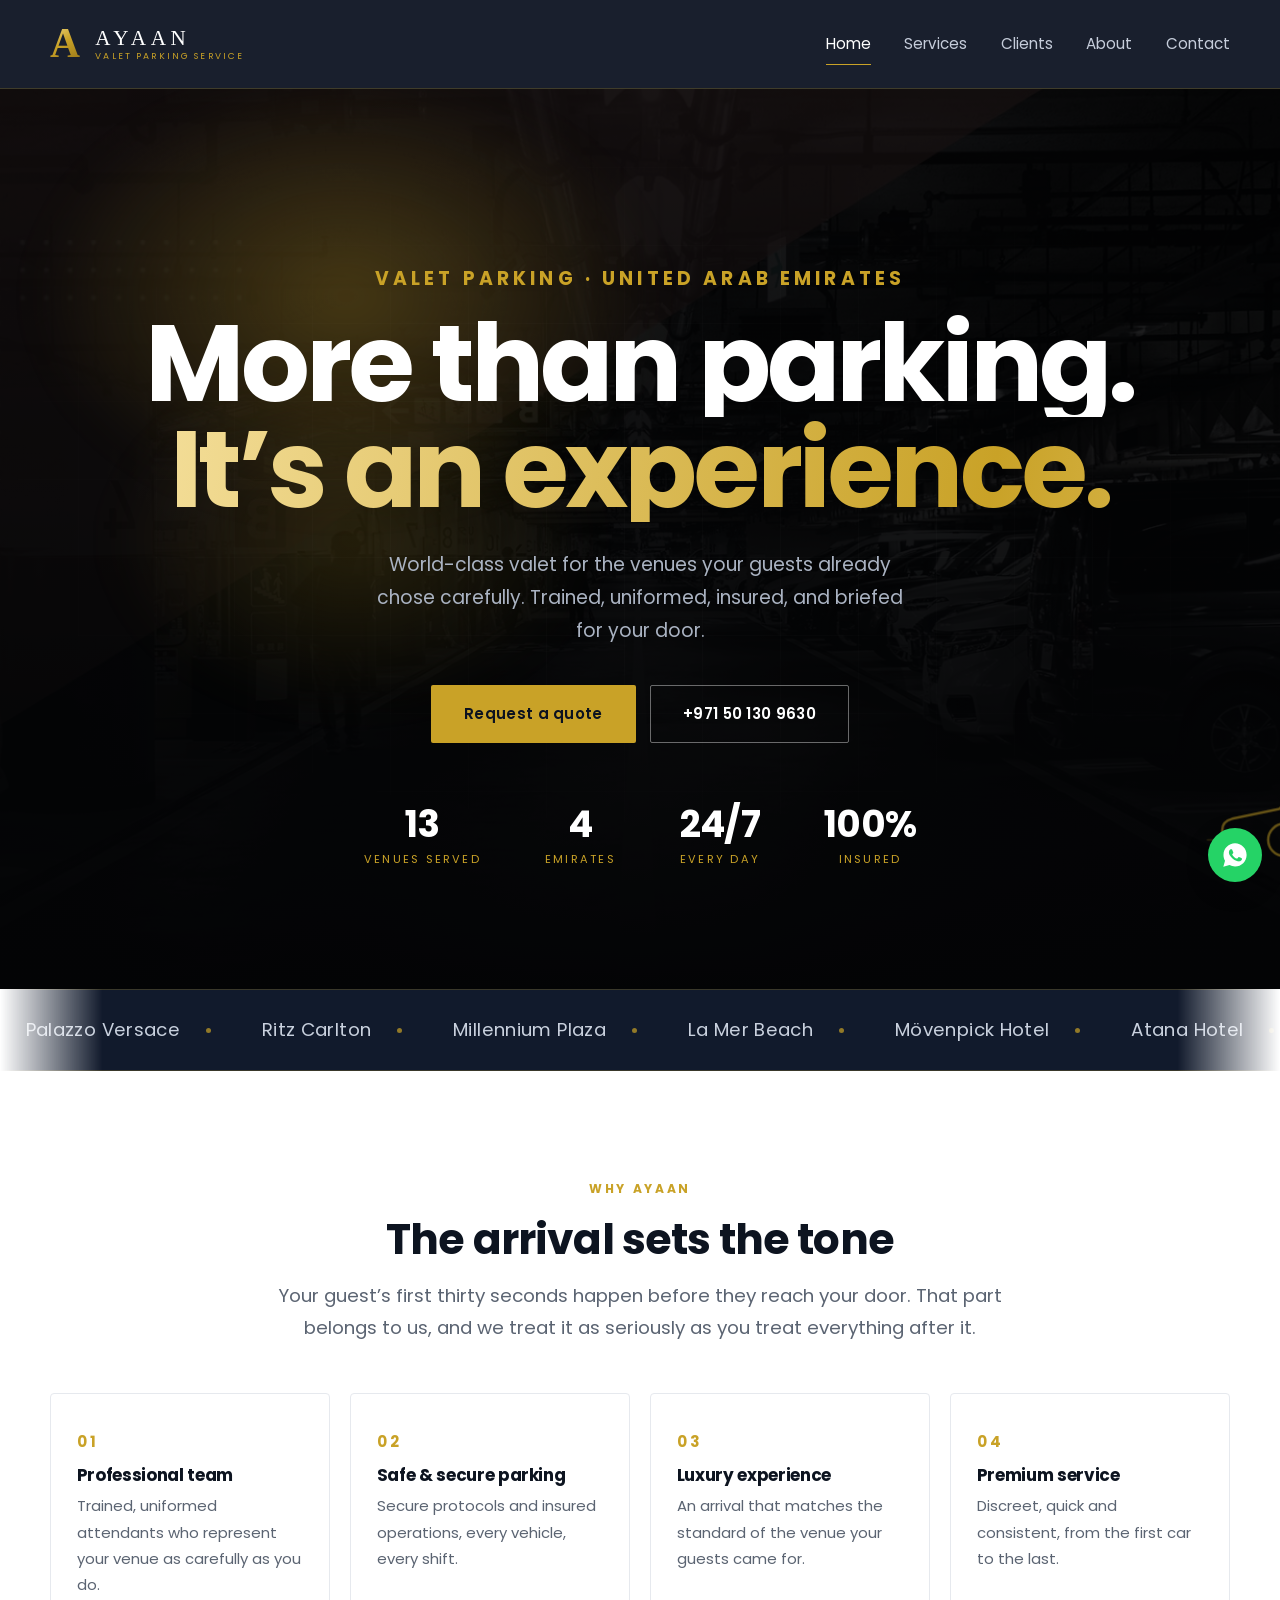
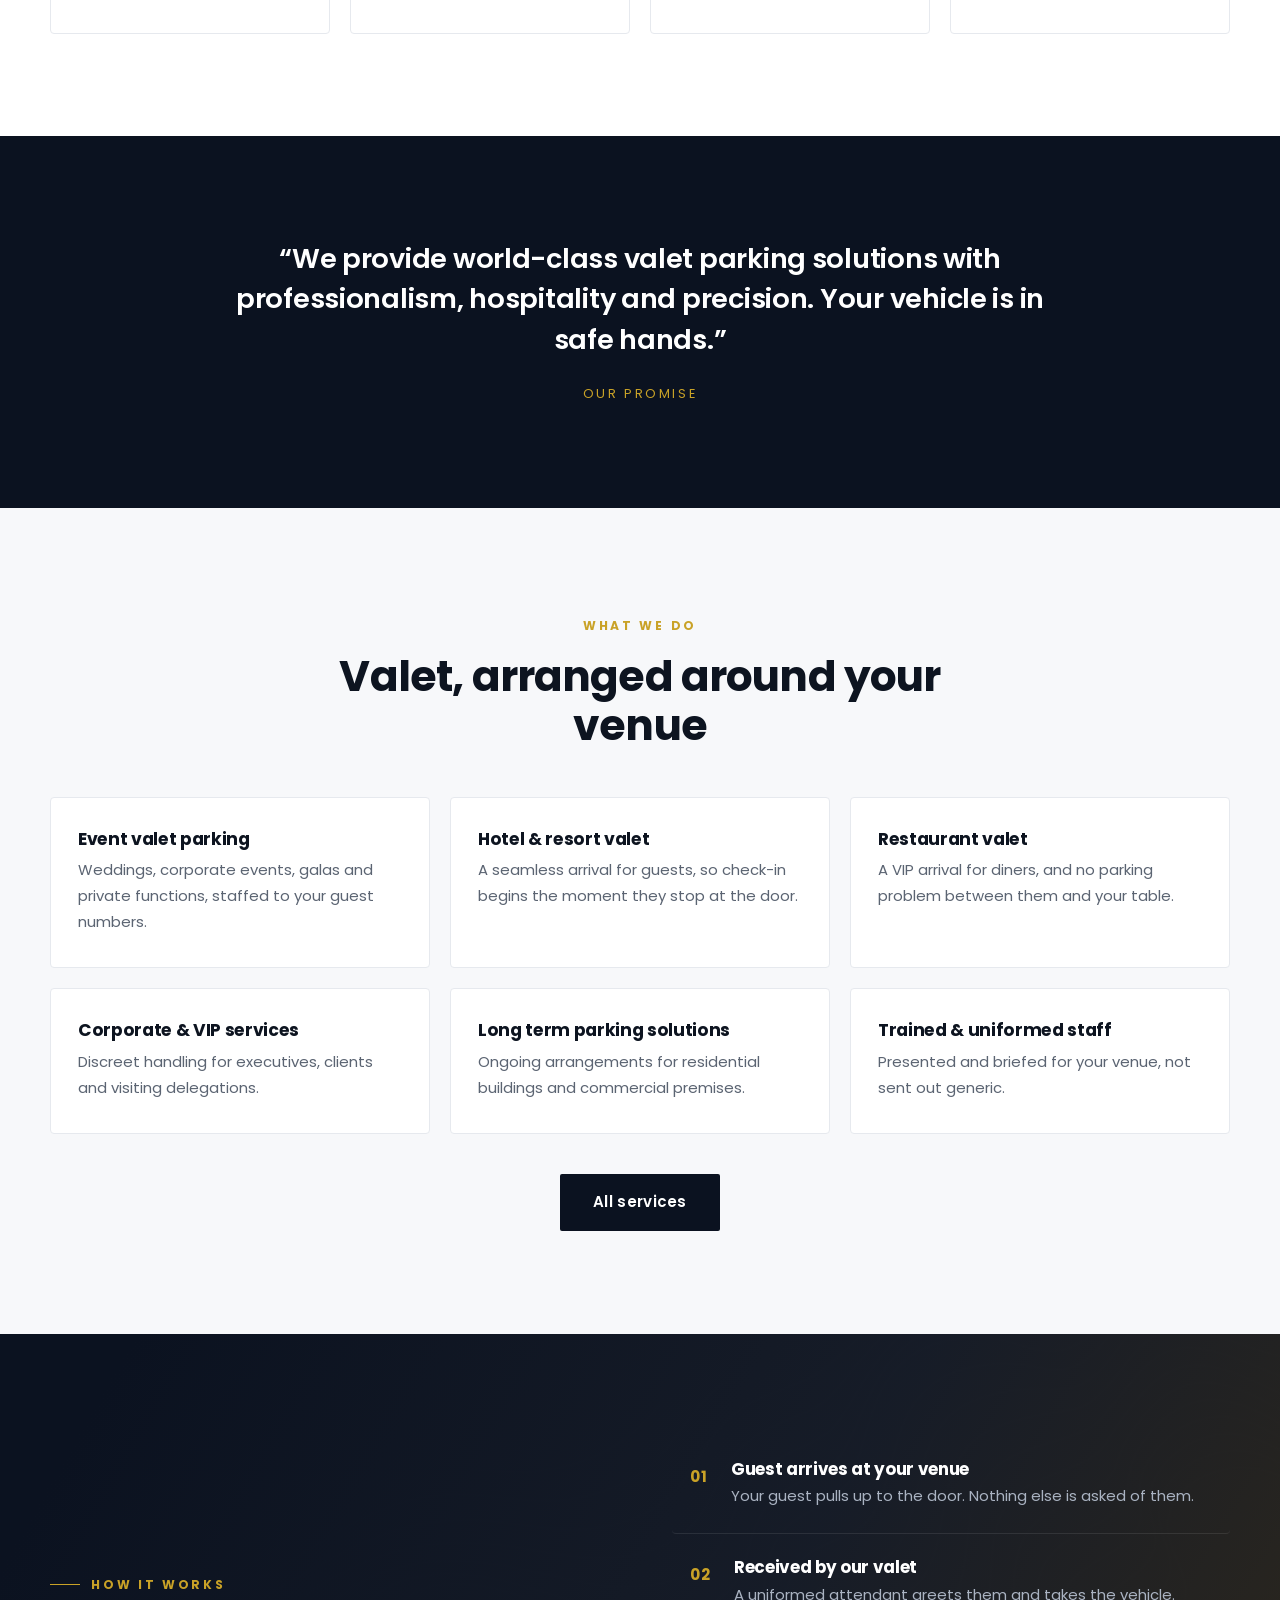
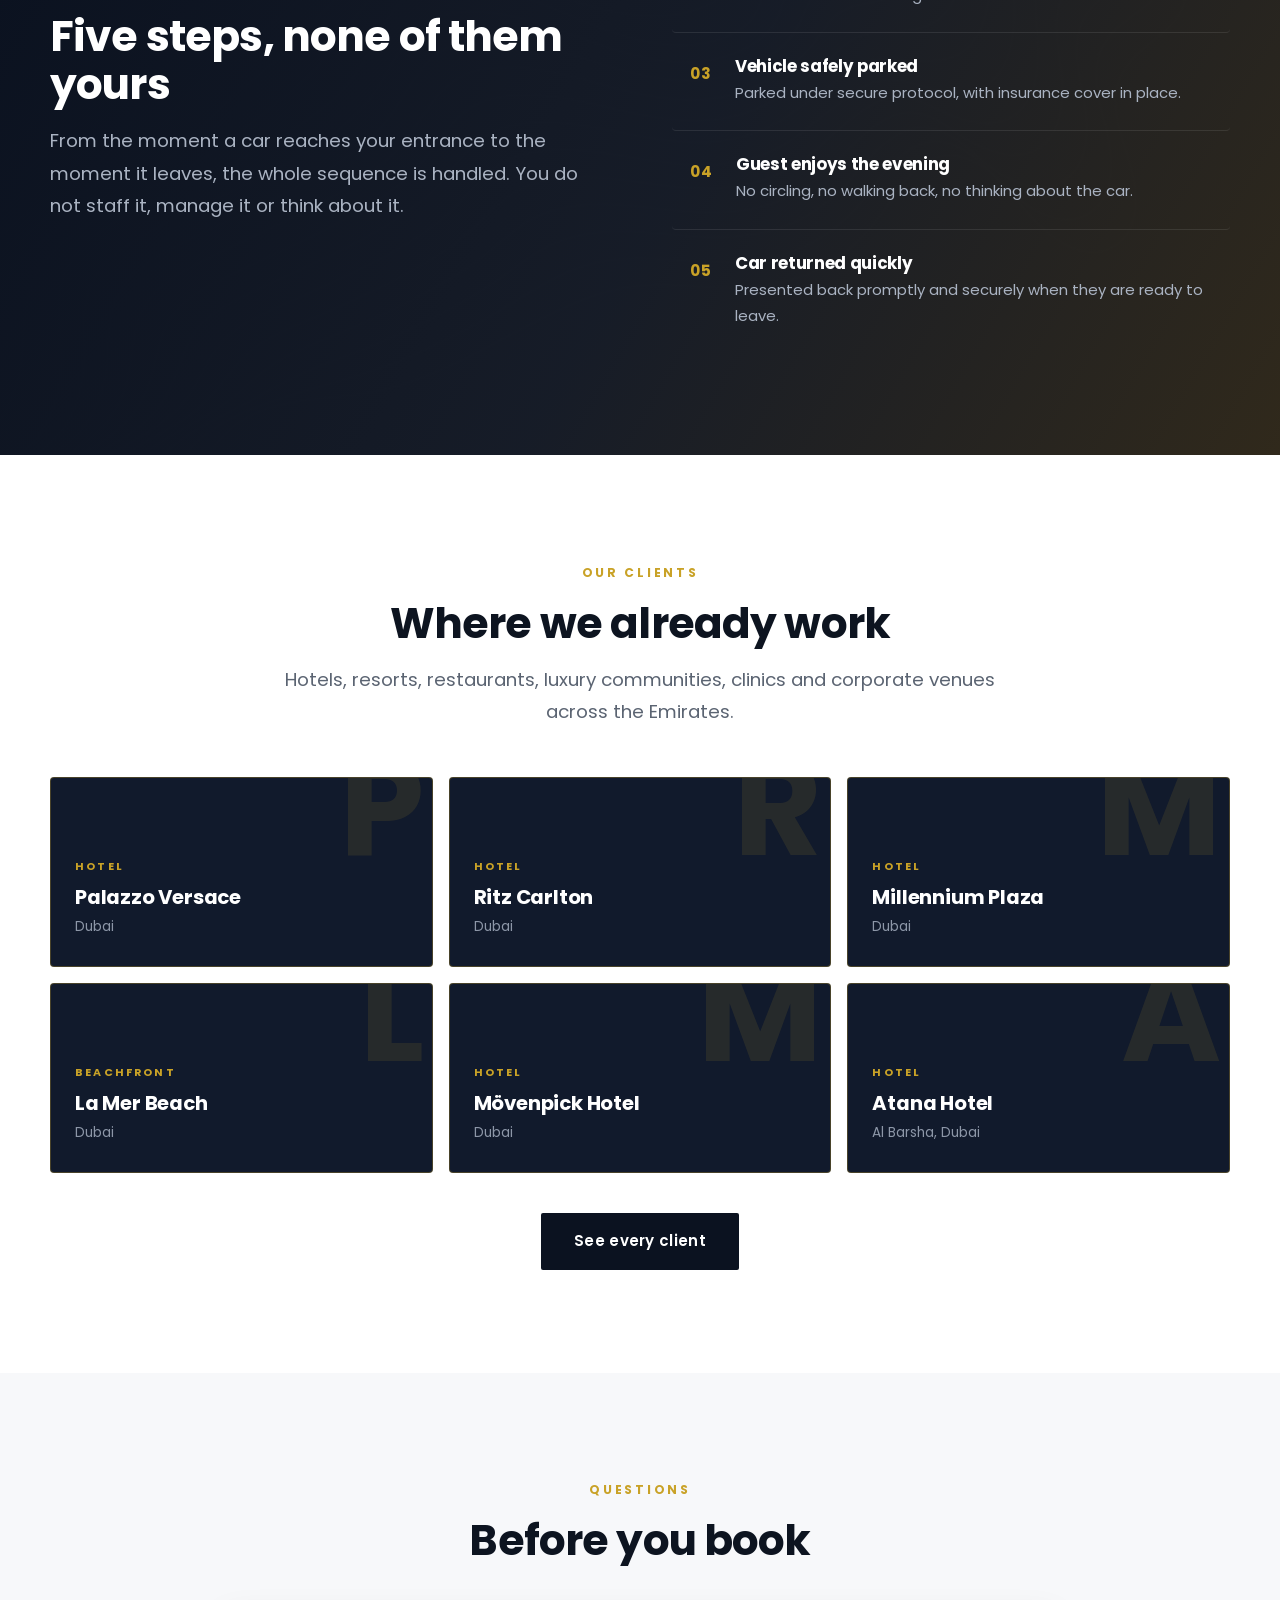
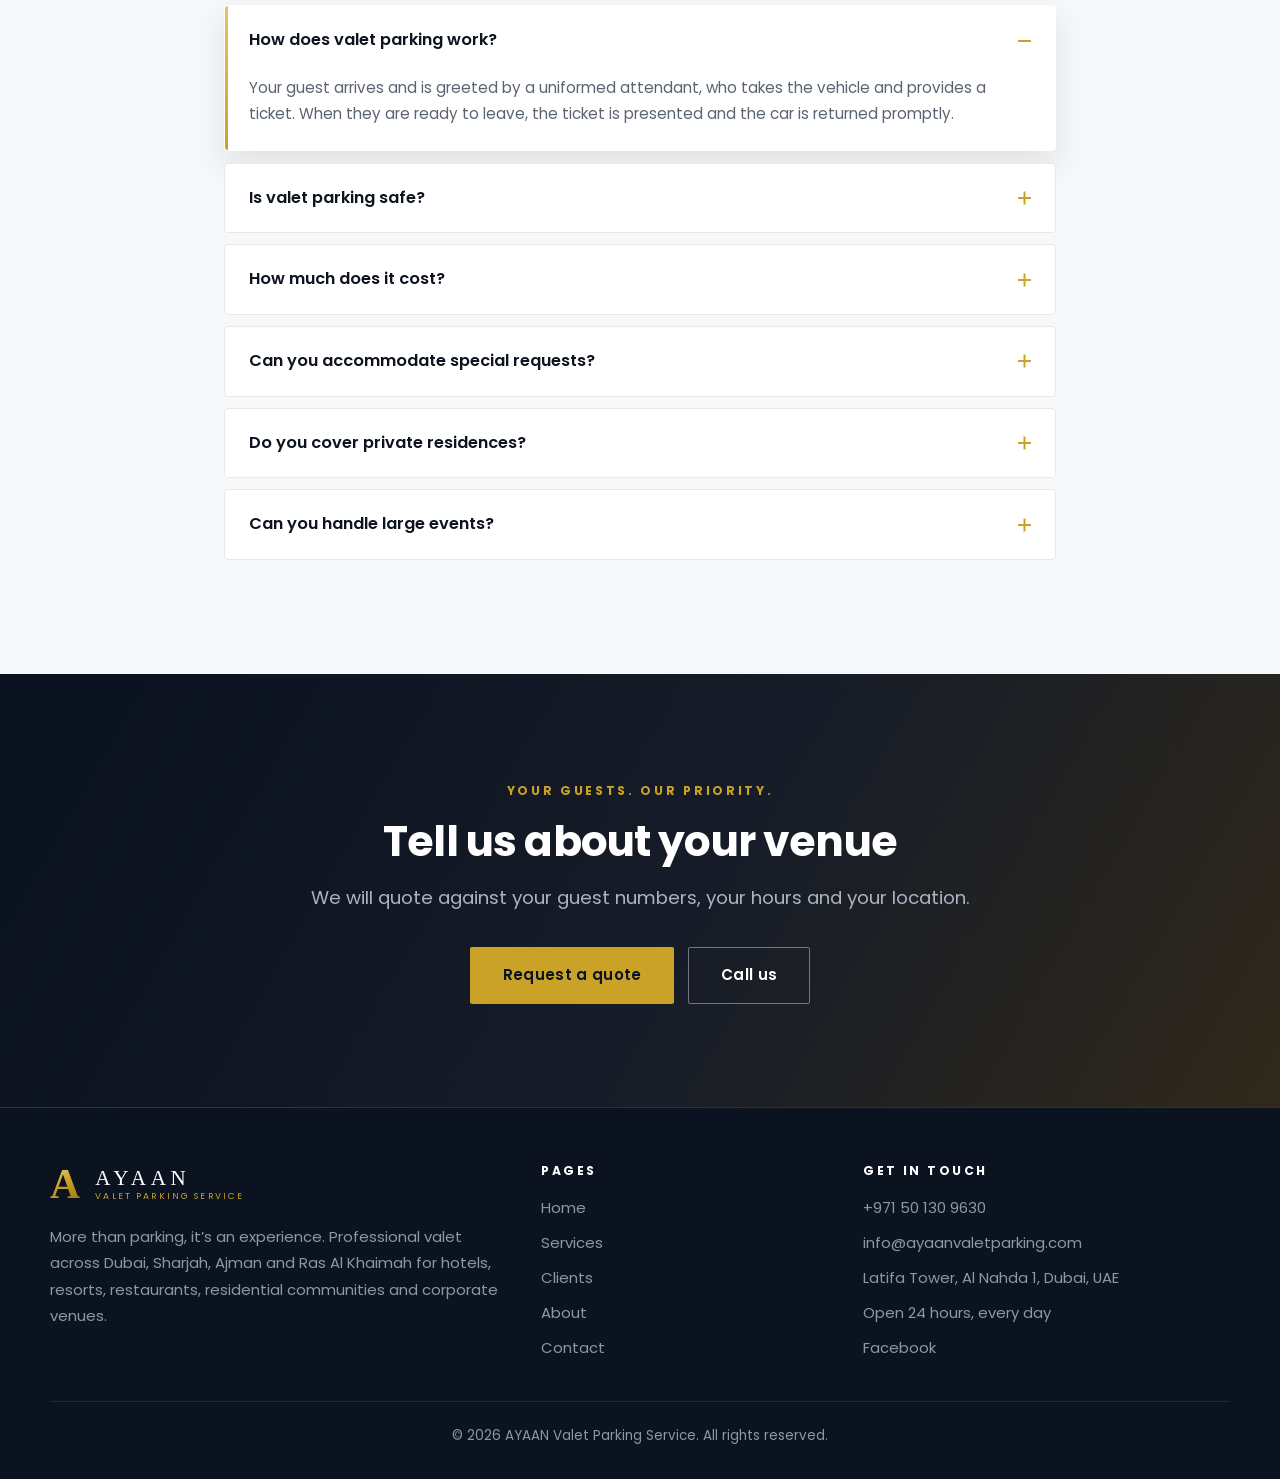
==== v2/index.html @ f22485b9 "v2: line-art car that drives in from the right as the hero scrolls Drawn rather than photographed, s" ====
<!doctype html>
<html lang="en">
<head>
<meta charset="utf-8">
<meta name="robots" content="noindex, nofollow">
<meta name="viewport" content="width=device-width, initial-scale=1">
<title>AYAAN Valet Parking Service — More Than Parking, It’s an Experience</title>
<meta name="description" content="Professional valet parking across the UAE. Trusted by Palazzo Versace, Sheraton, Mövenpick, DoubleTree by Hilton and more. Call +971 50 130 9630.">
<link rel="icon" href="assets/img/favicon.png">
<link rel="apple-touch-icon" href="assets/img/icon-192.png">
<meta name="theme-color" content="#0b1220">
<link rel="stylesheet" href="assets/css/site.css">
<meta property="og:title" content="AYAAN Valet Parking Service — More Than Parking, It’s an Experience">
<meta property="og:description" content="Professional valet parking across the UAE. Trusted by Palazzo Versace, Sheraton, Mövenpick, DoubleTree by Hilton and more. Call +971 50 130 9630.">
<meta property="og:type" content="website">
<script type="application/ld+json">
{"@context":"https://schema.org","@type":"LocalBusiness","name":"AYAAN Valet Parking Service",
"description":"Professional valet parking across the UAE for hotels, resorts, restaurants, residential communities and corporate venues.",
"telephone":"+971501309630","email":"info@ayaanvaletparking.com","openingHours":"Mo-Su 00:00-23:59",
"address":{"@type":"PostalAddress","streetAddress":"Latifa Tower, Al Nahda 1","addressLocality":"Dubai","addressCountry":"AE"},
"areaServed":["Dubai","Sharjah","Ajman","Ras Al Khaimah"],
"knowsAbout":["Palazzo Versace", "Ritz Carlton", "Millennium Plaza", "La Mer Beach", "Mövenpick Hotel", "Atana Hotel", "Al Barari", "Al Barari The Bay", "Sirali Restaurant", "Pure Aesthetic Clinic", "Bahi Ajman Palace", "Coral Beach Resort", "Sheraton Resort"],"sameAs":["https://www.facebook.com/profile.php?id=61565408574726"]}
</script>
</head>
<body>
<a class="skip" href="#main">Skip to content</a>

<header class="hdr">
  <div class="wrap hdr__in">
    <a class="brand" href="index.html" aria-label="AYAAN Valet Parking Service, home">
      <span class="brand__mark" aria-hidden="true">A</span>
      <span class="brand__text">
        <span class="brand__name">AYAAN</span>
        <span class="brand__sub">Valet Parking Service</span>
      </span>
    </a>
    <button class="burger" type="button" aria-label="Menu" aria-expanded="false" aria-controls="nav">
      <span></span><span></span><span></span>
    </button>
    <nav class="nav" id="nav" data-open="false" aria-label="Main">
      <a href="index.html" aria-current="page">Home</a>
      <a href="services.html">Services</a>
      <a href="clients.html">Clients</a>
      <a href="about.html">About</a>
      <a href="contact.html">Contact</a>
    </nav>
  </div>
</header>

<main id="main">

  <section class="hero">
    <div class="hero__photo" role="presentation"></div>
    <div class="hero__aura" role="presentation"></div>
    <div class="hero__aura2" role="presentation"></div>
    <!-- Drawn line art rather than a photograph: it scales perfectly and cannot
         look low-resolution. It arrives from the right as the reader scrolls. -->
    <div class="car" role="presentation"><svg class="car__svg" viewBox="0 0 220 78" fill="none" aria-hidden="true">
  <path class="car__body" d="M12 60 L12 52 Q12 45 20 43 L58 35 Q74 20 98 19 L134 19 Q158 20 172 33 L200 41
        Q210 44 210 53 L210 60" stroke="currentColor" stroke-width="2" stroke-linecap="round"
        stroke-linejoin="round"/>
  <path class="car__win" d="M70 34 L84 24 Q92 22 104 22 L104 34 Z M112 22 L132 22 Q150 23 160 32 L112 34 Z"
        stroke="currentColor" stroke-width="1.4" stroke-linejoin="round"/>
  <circle class="car__wheel" cx="62" cy="60" r="13" stroke="currentColor" stroke-width="2"/>
  <circle class="car__wheel" cx="168" cy="60" r="13" stroke="currentColor" stroke-width="2"/>
  <path class="car__road" d="M0 60 L38 60 M84 60 L146 60 M190 60 L220 60" stroke="currentColor"
        stroke-width="1.2" stroke-linecap="round" opacity=".45"/>
</svg></div>
    <div class="wrap hero__in">
      <p class="eyebrow">Valet parking &middot; United Arab Emirates</p>
      <h1>
        <span class="l"><span>More than parking.</span></span>
        <span class="l"><span><em>It&rsquo;s an experience.</em></span></span>
      </h1>
      <p>World-class valet for the venues your guests already chose carefully.
         Trained, uniformed, insured, and briefed for your door.</p>
      <div class="hero__acts">
        <a class="btn btn--gold" href="contact.html">Request a quote</a>
        <a class="btn btn--ghost" href="tel:+971501309630">+971 50 130 9630</a>
      </div>
      <div class="hero__stats">
        <div class="hero__stat"><b>13</b><span>Venues served</span></div>
        <div class="hero__stat"><b>4</b><span>Emirates</span></div>
        <div class="hero__stat"><b>24/7</b><span>Every day</span></div>
        <div class="hero__stat"><b>100%</b><span>Insured</span></div>
      </div>
    </div>
  </section>

  <!-- Proof before persuasion. The names are the argument, so they move. -->
  <section class="belt" aria-label="Clients we work with">
    <div class="belt__track">
      <div class="belt__group"><span class="belt__item">Palazzo Versace</span><span class="belt__item">Ritz Carlton</span><span class="belt__item">Millennium Plaza</span><span class="belt__item">La Mer Beach</span><span class="belt__item">Mövenpick Hotel</span><span class="belt__item">Atana Hotel</span><span class="belt__item">Al Barari</span><span class="belt__item">Al Barari The Bay</span><span class="belt__item">Sirali Restaurant</span><span class="belt__item">Pure Aesthetic Clinic</span><span class="belt__item">Bahi Ajman Palace</span><span class="belt__item">Coral Beach Resort</span><span class="belt__item">Sheraton Resort</span></div>
      <div class="belt__group" aria-hidden="true"><span class="belt__item">Palazzo Versace</span><span class="belt__item">Ritz Carlton</span><span class="belt__item">Millennium Plaza</span><span class="belt__item">La Mer Beach</span><span class="belt__item">Mövenpick Hotel</span><span class="belt__item">Atana Hotel</span><span class="belt__item">Al Barari</span><span class="belt__item">Al Barari The Bay</span><span class="belt__item">Sirali Restaurant</span><span class="belt__item">Pure Aesthetic Clinic</span><span class="belt__item">Bahi Ajman Palace</span><span class="belt__item">Coral Beach Resort</span><span class="belt__item">Sheraton Resort</span></div>
    </div>
  </section>

  <section class="sec">
    <div class="wrap">
      <div class="mid" style="margin-bottom:3rem" data-reveal>
        <p class="eyebrow">Why AYAAN</p>
        <h2>The arrival sets the tone</h2>
        <p class="lede">Your guest’s first thirty seconds happen before they reach your door.
           That part belongs to us, and we treat it as seriously as you treat everything after it.</p>
      </div>
      <div class="pillars">
        <article class="pillar" data-reveal>
          <p class="pillar__n">01</p>
          <h3>Professional team</h3>
          <p>Trained, uniformed attendants who represent your venue as carefully as you do.</p>
        </article>
        <article class="pillar" data-reveal>
          <p class="pillar__n">02</p>
          <h3>Safe & secure parking</h3>
          <p>Secure protocols and insured operations, every vehicle, every shift.</p>
        </article>
        <article class="pillar" data-reveal>
          <p class="pillar__n">03</p>
          <h3>Luxury experience</h3>
          <p>An arrival that matches the standard of the venue your guests came for.</p>
        </article>
        <article class="pillar" data-reveal>
          <p class="pillar__n">04</p>
          <h3>Premium service</h3>
          <p>Discreet, quick and consistent, from the first car to the last.</p>
        </article>
      </div>
    </div>
  </section>

  <section class="sec sec--dark">
    <div class="wrap quote" data-reveal>
      <p>“We provide world-class valet parking solutions with professionalism, hospitality and
         precision. Your vehicle is in safe hands.”</p>
      <cite>Our promise</cite>
    </div>
  </section>

  <section class="sec sec--tint">
    <div class="wrap">
      <div class="mid" style="margin-bottom:3rem" data-reveal>
        <p class="eyebrow">What we do</p>
        <h2>Valet, arranged around your venue</h2>
      </div>
      <div class="grid grid--3">
        <article class="svc" data-reveal>
          <h3>Event valet parking</h3>
          <p>Weddings, corporate events, galas and private functions, staffed to your guest numbers.</p>
        </article>
        <article class="svc" data-reveal>
          <h3>Hotel & resort valet</h3>
          <p>A seamless arrival for guests, so check-in begins the moment they stop at the door.</p>
        </article>
        <article class="svc" data-reveal>
          <h3>Restaurant valet</h3>
          <p>A VIP arrival for diners, and no parking problem between them and your table.</p>
        </article>
        <article class="svc" data-reveal>
          <h3>Corporate & VIP services</h3>
          <p>Discreet handling for executives, clients and visiting delegations.</p>
        </article>
        <article class="svc" data-reveal>
          <h3>Long term parking solutions</h3>
          <p>Ongoing arrangements for residential buildings and commercial premises.</p>
        </article>
        <article class="svc" data-reveal>
          <h3>Trained & uniformed staff</h3>
          <p>Presented and briefed for your venue, not sent out generic.</p>
        </article>
      </div>
      <p style="text-align:center;margin-top:2.5rem"><a class="btn btn--dark" href="services.html">All services</a></p>
    </div>
  </section>

  <section class="sec sec--dark sec--shot">
    <div class="wrap split">
      <div data-reveal>
        <p class="eyebrow">How it works</p>
        <h2>Five steps, none of them yours</h2>
        <p class="lede">From the moment a car reaches your entrance to the moment it leaves, the
           whole sequence is handled. You do not staff it, manage it or think about it.</p>
      </div>
      <div class="steps">
        <div class="step" data-reveal>
          <div><h3>Guest arrives at your venue</h3><p>Your guest pulls up to the door. Nothing else is asked of them.</p></div>
        </div>
        <div class="step" data-reveal>
          <div><h3>Received by our valet</h3><p>A uniformed attendant greets them and takes the vehicle.</p></div>
        </div>
        <div class="step" data-reveal>
          <div><h3>Vehicle safely parked</h3><p>Parked under secure protocol, with insurance cover in place.</p></div>
        </div>
        <div class="step" data-reveal>
          <div><h3>Guest enjoys the evening</h3><p>No circling, no walking back, no thinking about the car.</p></div>
        </div>
        <div class="step" data-reveal>
          <div><h3>Car returned quickly</h3><p>Presented back promptly and securely when they are ready to leave.</p></div>
        </div>
      </div>
    </div>
  </section>

  <!-- Where the old site had an empty "Latest Projects" band. -->
  <section class="sec">
    <div class="wrap">
      <div class="mid" style="margin-bottom:3rem" data-reveal>
        <p class="eyebrow">Our clients</p>
        <h2>Where we already work</h2>
        <p class="lede">Hotels, resorts, restaurants, luxury communities, clinics and corporate venues
           across the Emirates.</p>
      </div>
      <div class="clients">
        <figure class="client" data-reveal>
          <span class="client__mark" aria-hidden="true">P</span>
          <p class="client__cat">Hotel</p>
          <p class="client__name">Palazzo Versace</p>
          <p class="client__place">Dubai</p>
        </figure>
        <figure class="client" data-reveal>
          <span class="client__mark" aria-hidden="true">R</span>
          <p class="client__cat">Hotel</p>
          <p class="client__name">Ritz Carlton</p>
          <p class="client__place">Dubai</p>
        </figure>
        <figure class="client" data-reveal>
          <span class="client__mark" aria-hidden="true">M</span>
          <p class="client__cat">Hotel</p>
          <p class="client__name">Millennium Plaza</p>
          <p class="client__place">Dubai</p>
        </figure>
        <figure class="client" data-reveal>
          <span class="client__mark" aria-hidden="true">L</span>
          <p class="client__cat">Beachfront</p>
          <p class="client__name">La Mer Beach</p>
          <p class="client__place">Dubai</p>
        </figure>
        <figure class="client" data-reveal>
          <span class="client__mark" aria-hidden="true">M</span>
          <p class="client__cat">Hotel</p>
          <p class="client__name">Mövenpick Hotel</p>
          <p class="client__place">Dubai</p>
        </figure>
        <figure class="client" data-reveal>
          <span class="client__mark" aria-hidden="true">A</span>
          <p class="client__cat">Hotel</p>
          <p class="client__name">Atana Hotel</p>
          <p class="client__place">Al Barsha, Dubai</p>
        </figure>
      </div>
      <p style="text-align:center;margin-top:2.5rem"><a class="btn btn--dark" href="clients.html">See every client</a></p>
    </div>
  </section>

  <section class="sec sec--tint">
    <div class="wrap" style="max-width:52rem">
      <div class="mid" style="margin-bottom:2.5rem" data-reveal>
        <p class="eyebrow">Questions</p>
        <h2>Before you book</h2>
      </div>
      <div data-reveal>
        <details class="acc" open>
          <summary>How does valet parking work?</summary>
          <p>Your guest arrives and is greeted by a uniformed attendant, who takes the vehicle and provides a ticket. When they are ready to leave, the ticket is presented and the car is returned promptly.</p>
        </details>
        <details class="acc">
          <summary>Is valet parking safe?</summary>
          <p>Yes. We employ trained, insured professionals who follow strict security protocols to ensure your vehicle is handled with care and parked in a secure area.</p>
        </details>
        <details class="acc">
          <summary>How much does it cost?</summary>
          <p>Pricing depends on the venue, the hours and the number of guests. Contact us and we will quote against your specific requirements.</p>
        </details>
        <details class="acc">
          <summary>Can you accommodate special requests?</summary>
          <p>Yes. Concierge options include luggage assistance, specific drop-off arrangements and more. Let us know in advance and we will plan around it.</p>
        </details>
        <details class="acc">
          <summary>Do you cover private residences?</summary>
          <p>Yes. We provide valet for private homes and residential communities, for gatherings and for everyday guest parking.</p>
        </details>
        <details class="acc">
          <summary>Can you handle large events?</summary>
          <p>Yes. We are experienced with large-scale events and high-traffic venues, and staff the team to the size of the crowd.</p>
        </details>
      </div>
    </div>
  </section>

  <section class="sec sec--dark sec--shot">
    <div class="wrap mid" data-reveal>
      <p class="eyebrow">Your guests. Our priority.</p>
      <h2>Tell us about your venue</h2>
      <p class="lede">We will quote against your guest numbers, your hours and your location.</p>
      <p style="margin-top:2rem">
        <a class="btn btn--gold" href="contact.html">Request a quote</a>
        <a class="btn btn--ghost" href="tel:+971501309630" style="margin-left:.6rem">Call us</a>
      </p>
    </div>
  </section>

</main>

<footer class="ftr">
  <div class="wrap ftr__in">
    <div class="ftr__cols">
      <div>
        <span class="brand brand--ftr">
          <span class="brand__mark" aria-hidden="true">A</span>
          <span class="brand__text">
            <span class="brand__name">AYAAN</span>
            <span class="brand__sub">Valet Parking Service</span>
          </span>
        </span>
        <p>More than parking, it’s an experience. Professional valet across Dubai, Sharjah, Ajman and
           Ras Al Khaimah for hotels, resorts, restaurants, residential communities and corporate venues.</p>
      </div>
      <div>
        <h4>Pages</h4>
        <ul>
          <li><a href="index.html">Home</a></li>
          <li><a href="services.html">Services</a></li>
          <li><a href="clients.html">Clients</a></li>
          <li><a href="about.html">About</a></li>
          <li><a href="contact.html">Contact</a></li>
        </ul>
      </div>
      <div>
        <h4>Get in touch</h4>
        <ul>
          <li><a href="tel:+971501309630">+971 50 130 9630</a></li>
          <li><a href="mailto:info@ayaanvaletparking.com">info@ayaanvaletparking.com</a></li>
          <li>Latifa Tower, Al Nahda 1, Dubai, UAE</li>
          <li>Open 24 hours, every day</li>
          <li><a href="https://www.facebook.com/profile.php?id=61565408574726" rel="noopener">Facebook</a></li>
        </ul>
      </div>
    </div>
    <p class="ftr__btm">© <span id="yr">2026</span> AYAAN Valet Parking Service. All rights reserved.</p>
  </div>
</footer>

<button class="totop" type="button" aria-label="Back to top">
  <svg viewBox="0 0 24 24" aria-hidden="true"><path d="M12 19V5M5 12l7-7 7 7"/></svg>
</button>
<a class="wa" href="https://wa.me/971501309630" rel="noopener" aria-label="Chat with us on WhatsApp"><svg viewBox="0 0 24 24" aria-hidden="true"><path d="M12.04 2C6.58 2 2.13 6.45 2.13 11.91c0 1.75.46 3.45 1.32 4.95L2 22l5.25-1.38a9.9 9.9 0 004.79 1.22h.01c5.46 0 9.91-4.45 9.91-9.91C21.96 6.45 17.5 2 12.04 2zm5.8 14.1c-.24.68-1.4 1.3-1.94 1.34-.5.04-.98.22-3.3-.69-2.78-1.1-4.55-3.94-4.69-4.13-.14-.19-1.13-1.5-1.13-2.86 0-1.36.71-2.03.96-2.31.25-.28.55-.35.73-.35h.52c.17 0 .4-.06.62.48.24.57.8 1.97.87 2.11.07.14.12.31.02.5-.09.19-.14.31-.28.47l-.42.49c-.14.14-.28.29-.12.57.16.28.71 1.17 1.53 1.9 1.05.94 1.94 1.23 2.22 1.37.28.14.44.12.6-.07.17-.19.69-.8.87-1.08.19-.28.37-.23.62-.14.25.09 1.6.75 1.87.89.28.14.46.21.53.33.07.12.07.68-.17 1.35z"/></svg></a>

<script src="assets/js/site.js"></script>
<script>document.getElementById('yr').textContent = new Date().getFullYear();</script>
</body>
</html>
---- v2/assets/css/site.css ----
/* AYAAN Valet Parking — version 2.
   A redesign rather than a reproduction. The palette is taken from the client
   brochure, not the current website: deep navy and gold, which is the identity
   used when presenting to Palazzo Versace, Sheraton and Mövenpick. The existing
   red-on-white site reads as a generic template; this reads as the service the
   brochure describes. */

@font-face { font-family:'Poppins'; font-style:normal; font-weight:400; font-display:swap;
  src:url('../fonts/pxiEyp8kv8JHgFVrJJfecnFHGPc.woff2') format('woff2'); }
@font-face { font-family:'Poppins'; font-style:normal; font-weight:600; font-display:swap;
  src:url('../fonts/pxiByp8kv8JHgFVrLEj6Z1xlFd2JQEk.woff2') format('woff2'); }
@font-face { font-family:'Poppins'; font-style:normal; font-weight:700; font-display:swap;
  src:url('../fonts/pxiByp8kv8JHgFVrLCz7Z1xlFd2JQEk.woff2') format('woff2'); }

:root{
  --navy:#0b1220;          /* the brochure's ground */
  --navy-2:#111a2c;
  --navy-3:#18233a;
  --gold:#c9a227;
  --gold-soft:#e3c565;
  --ink:#0d1420;
  --body:#5b6472;
  --line:#e6e9ee;
  --paper:#ffffff;
  --paper-2:#f7f8fa;
  --wrap:1180px;
  --pad:clamp(1rem,4vw,2rem);
  --sec:clamp(4rem,8vw,6.5rem);
}
*,*::before,*::after{box-sizing:border-box}
*{margin:0}
html{-webkit-text-size-adjust:100%;scroll-behavior:smooth}
@media (prefers-reduced-motion:reduce){html{scroll-behavior:auto}}
body{font-family:'Poppins',-apple-system,BlinkMacSystemFont,'Segoe UI',Roboto,sans-serif;
  color:var(--body);background:var(--paper);line-height:1.75;-webkit-font-smoothing:antialiased}
img{max-width:100%;height:auto;display:block}
a{color:inherit}
h1,h2,h3,h4{color:var(--ink);line-height:1.15;font-weight:700;letter-spacing:-.02em}
h1{font-size:clamp(2.3rem,5.2vw,3.9rem)}
h2{font-size:clamp(1.85rem,3.8vw,2.65rem)}
h3{font-size:1.22rem}
:focus-visible{outline:3px solid var(--gold);outline-offset:3px;border-radius:3px}
.wrap{width:min(var(--wrap),100% - var(--pad)*2);margin-inline:auto}
.sec{padding-block:var(--sec)}
.sec--tint{background:var(--paper-2)}
.sec--dark{background:var(--navy);color:#aab3c2}
/* A dark band that carries a photograph behind it, same treatment as the hero:
   present enough to add depth, never competing with the words. */
.sec--shot{position:relative;isolation:isolate;overflow:hidden}
.sec--shot::before{content:'';position:absolute;inset:0;z-index:-2;
  background:url('../img/service-bg.jpg') center/cover no-repeat;
  filter:grayscale(.75) brightness(.3)}
.sec--shot::after{content:'';position:absolute;inset:0;z-index:-1;
  background:linear-gradient(120deg,var(--navy) 8%,rgba(11,18,32,.82) 55%,rgba(42,33,16,.8) 100%)}
.sec--dark h2,.sec--dark h3{color:#fff}
.skip{position:absolute;left:-9999px;background:var(--gold);color:var(--navy);padding:.7rem 1.1rem;z-index:100}
.skip:focus{left:0;top:0}

/* The gold rule above a heading. Used sparingly so it keeps its weight. */
.eyebrow{display:inline-flex;align-items:center;gap:.7rem;color:var(--gold);
  font-size:.76rem;font-weight:700;letter-spacing:.22em;text-transform:uppercase;margin-bottom:1rem}
.eyebrow::before{content:'';width:30px;height:1px;background:var(--gold)}
.mid{text-align:center;max-width:46rem;margin-inline:auto}
.mid .eyebrow::before{display:none}
.lede{font-size:clamp(1.02rem,1.8vw,1.16rem);margin-top:1rem}

/* ---------- header ---------- */
.hdr{position:sticky;top:0;z-index:50;background:rgba(11,18,32,.94);backdrop-filter:blur(12px);
  border-bottom:1px solid rgba(201,162,39,.22)}
.hdr__in{display:flex;align-items:center;gap:1.5rem;min-height:88px}
.nav{margin-left:auto;display:flex;gap:2.1rem}
.nav a{text-decoration:none;color:#c6cddb;font-weight:500;font-size:.95rem;padding-block:.5rem;position:relative}
.nav a::after{content:'';position:absolute;left:0;right:0;bottom:0;height:1.5px;background:var(--gold);
  transform:scaleX(0);transform-origin:left;transition:transform .25s ease}
.nav a:hover,.nav a[aria-current='page']{color:#fff}
.nav a:hover::after,.nav a[aria-current='page']::after{transform:scaleX(1)}
@media (prefers-reduced-motion:reduce){.nav a::after{transition:none}}
.burger{display:none;margin-left:auto;background:none;border:0;padding:.5rem;cursor:pointer;color:#fff}
.burger span{display:block;width:23px;height:2px;background:currentColor;margin:5px 0}
/* Slims on scroll — but WITHOUT changing the header's height.
   Animating min-height moved every element below it, which shifted the scroll
   position back across the threshold, which un-slimmed the bar, which shifted
   it again: the header visibly vibrated at that one scroll position. The bar
   now keeps a constant height and only the logo scales, using transform, which
   paints without touching layout. */
.hdr[data-scrolled='true']{background:rgba(11,18,32,.98);
  box-shadow:0 8px 30px rgba(0,0,0,.35)}
/* The wordmark, set in type. The brochure's gold is a gradient rather than a
   flat colour, so the monogram carries one; the lettering stays white for
   legibility at small sizes. */
.brand{display:inline-flex;align-items:center;gap:.85rem;text-decoration:none;
  transform-origin:left center;transition:transform .25s ease}
.hdr[data-scrolled='true'] .brand{transform:scale(.86)}
.brand__mark{font-family:Georgia,'Times New Roman',serif;font-size:2.6rem;line-height:1;font-weight:700;
  background:linear-gradient(150deg,#f0d98a 0%,var(--gold) 45%,#8f6f16 100%);
  -webkit-background-clip:text;background-clip:text;color:transparent;
  padding-right:.1rem}
.brand__text{display:flex;flex-direction:column;gap:.18rem}
.brand__name{font-family:Georgia,'Times New Roman',serif;color:#fff;font-size:1.32rem;
  letter-spacing:.22em;line-height:1}
.brand__sub{color:var(--gold);font-size:.56rem;letter-spacing:.24em;text-transform:uppercase;
  line-height:1}
.brand--ftr{margin-bottom:1.2rem}
@media (prefers-reduced-motion:reduce){.brand{transition:none}}

@media (max-width:920px){
  /* Slides down rather than snapping in, and is always in the DOM so the
     transition has something to animate from. */
  .nav{position:fixed;inset:88px 0 auto 0;background:var(--navy-2);flex-direction:column;gap:0;
    padding:.25rem var(--pad) 1.25rem;border-bottom:1px solid rgba(201,162,39,.22);
    display:flex;opacity:0;visibility:hidden;transform:translateY(-10px);
    transition:opacity .24s ease,transform .24s ease,visibility .24s;
    max-height:calc(100svh - 88px);overflow-y:auto}
  .nav[data-open='true']{opacity:1;visibility:visible;transform:none}
  @media (prefers-reduced-motion:reduce){.nav{transition:none}}
  .nav a{padding-block:.9rem;border-bottom:1px solid rgba(255,255,255,.07)}
  .nav a::after{display:none}
  .burger{display:block}
  .hdr__cta{display:none}
}

/* ---------- buttons ---------- */
.btn{display:inline-flex;align-items:center;justify-content:center;gap:.55rem;padding:.92rem 2rem;
  border-radius:2px;border:1.5px solid transparent;font:inherit;font-weight:600;font-size:.94rem;
  letter-spacing:.02em;text-decoration:none;cursor:pointer;
  transition:background-color .2s ease,color .2s ease,border-color .2s ease}
.btn--gold{background:var(--gold);color:var(--navy)}
.btn--gold:hover{background:var(--gold-soft)}
.btn--ghost{border-color:rgba(255,255,255,.4);color:#fff}
.btn--ghost:hover{border-color:var(--gold);color:var(--gold)}
.btn--dark{background:var(--navy);color:#fff}
.btn--dark:hover{background:var(--navy-3)}
@media (prefers-reduced-motion:reduce){.btn{transition:none}}

/* ---------- hero ----------
   No photograph. The only imagery available is a soft crop out of a PDF, and a
   weak photograph drags a whole page down with it. So the hero carries type,
   depth and motion instead: a slow gold aurora behind enormous lettering that
   assembles itself line by line. It costs nothing to load and cannot look
   cheap the way a low-resolution image does. */
.hero{position:relative;min-height:100svh;display:grid;align-items:center;
  background:var(--navy);color:#aab3c2;overflow:hidden;isolation:isolate}

/* two slow-drifting gold fields, offset, so the light never sits still */
.hero__aura,.hero__aura2{position:absolute;inset:-25%;z-index:-2;pointer-events:none;
  background:radial-gradient(closest-side,rgba(201,162,39,.30),transparent 70%);
  filter:blur(20px)}
.hero__aura{width:70%;height:70%;left:-8%;top:-12%;animation:drift 22s ease-in-out infinite alternate}
.hero__aura2{width:55%;height:55%;left:auto;right:-10%;bottom:-14%;top:auto;inset:auto;
  background:radial-gradient(closest-side,rgba(201,162,39,.18),transparent 70%);
  animation:drift2 28s ease-in-out infinite alternate}
@keyframes drift{to{transform:translate3d(14%,10%,0) scale(1.15)}}
@keyframes drift2{to{transform:translate3d(-12%,-8%,0) scale(1.2)}}

/* The real photograph, pushed back hard: desaturated, darkened and gold-tinted
   so it reads as depth behind the type rather than as the subject. A picture
   used this way cannot look cheap, because nobody is asked to look at it. */
.hero__photo{position:absolute;inset:0;z-index:-3;
  background:url('../img/slider.jpg') center/cover no-repeat;
  filter:grayscale(.7) contrast(1.05) brightness(.32)}
.hero__photo::after{content:'';position:absolute;inset:0;
  background:linear-gradient(180deg,rgba(11,18,32,.55) 0%,rgba(11,18,32,.86) 62%,var(--navy) 100%)}

/* ---------- the car ----------
   A line drawing that enters from the right and travels toward the centre as
   the hero scrolls past. Position is set by JS from the scroll offset, so it
   tracks the reader rather than running on a timer. The stroke draws itself in
   on load. */
.car{position:absolute;right:0;bottom:12%;z-index:-1;width:clamp(160px,26vw,360px);
  color:var(--gold);opacity:0;pointer-events:none;
  transform:translate3d(var(--car-x,18vw),0,0) scale(var(--car-s,.82));
  transition:opacity .8s ease .9s}
.car[data-ready='true']{opacity:.5}
.car__svg{width:100%;height:auto;overflow:visible}
.car__body,.car__win,.car__wheel,.car__road{
  stroke-dasharray:var(--len,600);stroke-dashoffset:var(--len,600);
  animation:draw 1.7s cubic-bezier(.6,.05,.2,1) 1s forwards}
.car__win{animation-delay:1.35s}
.car__wheel{animation-delay:1.5s}
.car__road{animation-delay:1.8s}
@keyframes draw{to{stroke-dashoffset:0}}
@media (max-width:760px){.car{display:none}}
@media (prefers-reduced-motion:reduce){
  .car{transition:none;transform:translate3d(4vw,0,0) scale(.9)}
  .car__body,.car__win,.car__wheel,.car__road{animation:none;stroke-dashoffset:0}
}

/* a fine grid, barely there, to give the dark field some structure */
.hero::before{content:'';position:absolute;inset:0;z-index:-1;opacity:.5;
  background-image:linear-gradient(rgba(255,255,255,.028) 1px,transparent 1px),
                   linear-gradient(90deg,rgba(255,255,255,.028) 1px,transparent 1px);
  background-size:78px 78px;
  -webkit-mask-image:radial-gradient(ellipse 80% 60% at 50% 45%,#000 30%,transparent 78%);
          mask-image:radial-gradient(ellipse 80% 60% at 50% 45%,#000 30%,transparent 78%)}

.hero__in{position:relative;z-index:2;padding-block:clamp(6rem,14vh,9rem) clamp(4rem,8vh,6rem);
  text-align:center}
.hero .eyebrow{justify-content:center}
.hero .eyebrow::before{display:none}

/* The headline is the design. Set as large as the viewport allows. */
.hero h1{color:#fff;font-size:clamp(2.6rem,8.4vw,7rem);line-height:.98;letter-spacing:-.035em;
  margin-bottom:1.6rem}
.hero h1 .l{display:block;overflow:hidden}
.hero h1 .l > span{display:block;transform:translateY(105%);
  animation:rise .95s cubic-bezier(.16,1,.3,1) forwards}
.hero h1 .l:nth-child(2) > span{animation-delay:.1s}
@keyframes rise{to{transform:translateY(0)}}
.hero h1 em{font-style:normal;
  background:linear-gradient(100deg,#f3dd97 0%,var(--gold) 40%,#f3dd97 70%,var(--gold) 100%);
  background-size:220% 100%;-webkit-background-clip:text;background-clip:text;color:transparent;
  animation:sheen 7s ease-in-out infinite}
@keyframes sheen{0%,100%{background-position:0% 0}50%{background-position:100% 0}}

.hero p{max-width:44ch;margin-inline:auto;font-size:clamp(1rem,1.9vw,1.18rem);
  opacity:0;animation:fade 1s ease .5s forwards}
.hero__acts{display:flex;flex-wrap:wrap;gap:.9rem;justify-content:center;margin-top:2.4rem;
  opacity:0;animation:fade 1s ease .68s forwards}
@keyframes fade{to{opacity:1}}

/* a quiet row of facts, which reads as confidence rather than decoration */
.hero__stats{display:flex;flex-wrap:wrap;justify-content:center;gap:clamp(1.6rem,5vw,4rem);
  margin-top:clamp(3rem,7vh,4.5rem);opacity:0;animation:fade 1s ease .86s forwards}
.hero__stat b{display:block;font-size:clamp(1.6rem,3.2vw,2.3rem);color:#fff;line-height:1;
  letter-spacing:-.02em}
.hero__stat span{display:block;margin-top:.45rem;font-size:.7rem;letter-spacing:.2em;
  text-transform:uppercase;color:var(--gold)}

@media (prefers-reduced-motion:reduce){
  .hero__aura,.hero__aura2{animation:none}
  .hero h1 .l > span{transform:none;animation:none}
  .hero h1 em{animation:none}
  .hero p,.hero__acts,.hero__stats{opacity:1;animation:none}
}

/* ---------- client marquee ----------
   Thirteen prestigious names are the strongest thing this business owns, so
   they move. Two identical tracks scroll as one continuous belt; pausing on
   hover lets anyone actually read a name. */
.belt{background:var(--navy-2);border-block:1px solid rgba(201,162,39,.22);
  padding-block:1.5rem;overflow:hidden;
  -webkit-mask-image:linear-gradient(90deg,transparent,#000 8%,#000 92%,transparent);
          mask-image:linear-gradient(90deg,transparent,#000 8%,#000 92%,transparent)}
.belt__track{display:flex;width:max-content;animation:belt 42s linear infinite}
.belt:hover .belt__track{animation-play-state:paused}
.belt__group{display:flex;align-items:center;flex:none}
.belt__item{display:inline-flex;align-items:center;gap:1.6rem;padding-inline:1.6rem;
  font-size:clamp(.95rem,1.6vw,1.15rem);color:#c9d1de;white-space:nowrap;letter-spacing:.02em}
.belt__item::after{content:'';width:5px;height:5px;border-radius:50%;background:var(--gold);opacity:.7}
@keyframes belt{to{transform:translateX(-50%)}}
@media (prefers-reduced-motion:reduce){.belt__track{animation:none;width:100%;
  overflow-x:auto;justify-content:flex-start}}

/* ---------- proof bar: social proof immediately under the hero ---------- */
.proof{background:var(--navy-2);border-top:1px solid rgba(201,162,39,.2);color:#8d97a8}
.proof__in{display:flex;flex-wrap:wrap;align-items:center;justify-content:center;gap:.9rem 2.2rem;
  padding-block:1.4rem;font-size:.86rem;letter-spacing:.04em;text-align:center}
.proof b{color:var(--gold);font-weight:600}

/* ---------- pillars ---------- */
.pillars{display:grid;grid-template-columns:repeat(4,1fr);gap:1.25rem}
@media (max-width:940px){.pillars{grid-template-columns:repeat(2,1fr)}}
@media (max-width:560px){.pillars{grid-template-columns:1fr}}
.pillar{position:relative;padding:2.2rem 1.6rem;border:1px solid var(--line);border-radius:4px;
  background:#fff;isolation:isolate;overflow:hidden;
  transition:border-color .35s ease,transform .35s cubic-bezier(.2,.8,.3,1),box-shadow .35s ease}
/* The gold wash sits behind the text and sweeps up from the bottom, so the card
   fills rather than simply changing colour. */
.pillar::before{content:'';position:absolute;inset:0;z-index:-1;opacity:0;
  background:linear-gradient(155deg,var(--navy-2) 0%,var(--navy) 45%,#2a2110 100%);
  transition:opacity .35s ease}
.pillar::after{content:'';position:absolute;left:0;right:0;bottom:0;height:3px;z-index:-1;
  background:linear-gradient(90deg,var(--gold) 0%,var(--gold-soft) 50%,var(--gold) 100%);
  transform:scaleX(0);transform-origin:left;transition:transform .45s ease}
.pillar:hover{border-color:transparent;transform:translateY(-8px);
  box-shadow:0 22px 46px rgba(11,18,32,.28)}
.pillar:hover::before{opacity:1}
.pillar:hover::after{transform:scaleX(1)}
.pillar:hover h3{color:#fff}
.pillar:hover p{color:#c3ccd9}
.pillar:hover .pillar__n{color:var(--gold-soft)}
.pillar__n{font-size:.74rem;font-weight:700;letter-spacing:.2em;color:var(--gold);transition:color .35s ease}
.pillar h3{margin:.7rem 0 .5rem;font-size:1.06rem;transition:color .35s ease}
.pillar p{font-size:.93rem;transition:color .35s ease}
@media (prefers-reduced-motion:reduce){
  .pillar,.pillar::before,.pillar::after,.pillar h3,.pillar p,.pillar__n{transition:none}
  .pillar:hover{transform:none}
}

/* ---------- services ---------- */
.grid{display:grid;gap:1.25rem}
.grid--3{grid-template-columns:repeat(3,1fr)}
@media (max-width:940px){.grid--3{grid-template-columns:repeat(2,1fr)}}
@media (max-width:600px){.grid--3{grid-template-columns:1fr}}
.svc{position:relative;border:1px solid var(--line);border-radius:4px;padding:2rem 1.7rem;background:#fff;
  isolation:isolate;overflow:hidden;
  transition:border-color .35s ease,transform .35s cubic-bezier(.2,.8,.3,1),box-shadow .35s ease}
.svc::before{content:'';position:absolute;inset:0;z-index:-1;opacity:0;
  background:linear-gradient(155deg,var(--navy-2) 0%,var(--navy) 45%,#2a2110 100%);
  transition:opacity .35s ease}
/* a gold rule that draws itself down the left edge */
.svc::after{content:'';position:absolute;left:0;top:0;bottom:0;width:3px;z-index:-1;
  background:linear-gradient(180deg,var(--gold-soft),var(--gold));
  transform:scaleY(0);transform-origin:top;transition:transform .45s ease}
.svc:hover{border-color:transparent;transform:translateY(-6px);
  box-shadow:0 20px 42px rgba(11,18,32,.26)}
.svc:hover::before{opacity:1}
.svc:hover::after{transform:scaleY(1)}
.svc:hover h3{color:#fff}
.svc:hover p{color:#c3ccd9}
.svc h3{font-size:1.08rem;margin-bottom:.45rem;transition:color .35s ease}
.svc p{font-size:.93rem;transition:color .35s ease}
@media (prefers-reduced-motion:reduce){
  .svc,.svc::before,.svc::after,.svc h3,.svc p{transition:none}
  .svc:hover{transform:none}
}

/* ---------- how it works ---------- */
.steps{counter-reset:step;display:grid;gap:0}
.step{counter-increment:step;position:relative;display:grid;grid-template-columns:auto 1fr;gap:1.4rem;
  padding:1.5rem 1.1rem;border-bottom:1px solid rgba(255,255,255,.09);border-radius:4px;
  transition:background-color .3s ease,transform .3s ease}
.step:last-child{border-bottom:0}
.step:hover{background:linear-gradient(100deg,rgba(201,162,39,.14),rgba(201,162,39,0) 70%);
  transform:translateX(6px)}
.step:hover::before{color:var(--gold-soft)}
.step::before{content:counter(step,decimal-leading-zero);color:var(--gold);font-weight:700;
  font-size:.95rem;letter-spacing:.1em;padding-top:.25rem;transition:color .3s ease}
@media (prefers-reduced-motion:reduce){.step{transition:none}.step:hover{transform:none}}
.step h3{font-size:1.05rem;margin-bottom:.25rem}
.step p{font-size:.93rem}

/* ---------- clients ----------
   Typographic, not photographic. Each venue gets a plate: category above, name
   large, location beneath, and its own initial set faintly behind as a
   watermark so no two tiles look identical. On hover the plate fills with the
   gold gradient used across the rest of the page. */
.clients{display:grid;grid-template-columns:repeat(3,1fr);gap:1rem}
@media (max-width:940px){.clients{grid-template-columns:repeat(2,1fr)}}
@media (max-width:560px){.clients{grid-template-columns:1fr}}

.client{position:relative;overflow:hidden;isolation:isolate;
  min-height:190px;padding:1.7rem 1.5rem;border-radius:4px;
  background:var(--navy-2);border:1px solid rgba(201,162,39,.3);
  display:flex;flex-direction:column;justify-content:flex-end;
  transition:border-color .4s ease,transform .4s cubic-bezier(.2,.8,.3,1),box-shadow .4s ease}
.client::before{content:'';position:absolute;inset:0;z-index:-1;opacity:0;
  background:linear-gradient(150deg,rgba(201,162,39,.22) 0%,var(--navy-2) 55%,#2a2110 100%);
  transition:opacity .4s ease}
.client:hover{border-color:var(--gold);transform:translateY(-6px);
  box-shadow:0 24px 48px rgba(11,18,32,.4)}
.client:hover::before{opacity:1}

/* the initial, large and faint, behind the text */
.client__mark{position:absolute;top:-.28em;right:.06em;z-index:-1;
  font-size:8.5rem;font-weight:700;line-height:1;color:rgba(201,162,39,.12);
  pointer-events:none;transition:color .4s ease,transform .4s ease}
.client:hover .client__mark{color:rgba(201,162,39,.22);transform:translateY(4px)}

.client__cat{font-size:.68rem;font-weight:700;letter-spacing:.2em;text-transform:uppercase;
  color:var(--gold);margin-bottom:.55rem}
.client__name{font-size:1.24rem;font-weight:700;color:#fff;line-height:1.25;letter-spacing:-.01em}
.client__place{font-size:.85rem;color:#8d97a8;margin-top:.3rem}
.client:hover .client__place{color:#b6bfcd}

@media (prefers-reduced-motion:reduce){
  .client,.client::before,.client__mark{transition:none}
  .client:hover{transform:none}
  .client:hover .client__mark{transform:none}
}

/* ---------- promise / quote band ---------- */
.quote{position:relative;text-align:center;max-width:52rem;margin-inline:auto}
.quote p{font-size:clamp(1.2rem,2.6vw,1.7rem);line-height:1.5;color:#fff;font-weight:600;
  letter-spacing:-.01em}
.quote cite{display:block;margin-top:1.4rem;font-style:normal;color:var(--gold);
  font-size:.8rem;letter-spacing:.2em;text-transform:uppercase}

/* ---------- split ---------- */
.split{display:grid;grid-template-columns:1fr 1fr;gap:clamp(2rem,5vw,4rem);align-items:center}
@media (max-width:900px){.split{grid-template-columns:1fr}}
.ticks{list-style:none;padding:0;margin:1.6rem 0 0;display:grid;gap:.85rem}
.ticks li{display:grid;grid-template-columns:18px 1fr;gap:.8rem;align-items:start;font-size:.96rem}
.ticks svg{width:18px;height:18px;color:var(--gold);margin-top:5px}

/* ---------- FAQ ---------- */
/* The FAQ is a real control, so it gets the same care as the cards: a gold rail
   that draws down the open item, a plus that rotates to a minus, and a hover
   state that makes it obvious the whole row is clickable. */
.acc{position:relative;border:1px solid var(--line);border-radius:4px;margin-bottom:.7rem;
  background:#fff;overflow:hidden;transition:border-color .3s ease,box-shadow .3s ease}
.acc::before{content:'';position:absolute;left:0;top:0;bottom:0;width:3px;
  background:linear-gradient(180deg,var(--gold-soft),var(--gold));
  transform:scaleY(0);transform-origin:top;transition:transform .35s ease}
.acc:hover{border-color:#d8dce3;box-shadow:0 10px 26px rgba(11,18,32,.07)}
.acc[open]{border-color:transparent;box-shadow:0 14px 34px rgba(11,18,32,.10)}
.acc[open]::before{transform:scaleY(1)}
.acc summary{cursor:pointer;list-style:none;padding:1.25rem 3.4rem 1.25rem 1.5rem;font-weight:600;
  color:var(--ink);position:relative;font-size:1.02rem;transition:color .25s ease}
.acc summary::-webkit-details-marker{display:none}
.acc summary:hover{color:var(--gold)}
/* plus turning into a minus: two bars, one of which collapses */
.acc summary::after,.acc summary::before{content:'';position:absolute;right:1.5rem;top:50%;
  width:13px;height:2px;background:var(--gold);transition:transform .3s ease,opacity .3s ease}
.acc summary::after{transform:translateY(-50%)}
.acc summary::before{transform:translateY(-50%) rotate(90deg)}
.acc[open] summary::before{transform:translateY(-50%) rotate(0);opacity:0}
.acc p{padding:0 1.5rem 1.4rem;font-size:.95rem}
@media (prefers-reduced-motion:reduce){
  .acc,.acc::before,.acc summary,.acc summary::after,.acc summary::before{transition:none}
}

/* ---------- contact ---------- */
.contact{display:grid;grid-template-columns:.9fr 1.1fr;gap:clamp(2rem,5vw,3.5rem)}
@media (max-width:900px){.contact{grid-template-columns:1fr}}
.deets{list-style:none;padding:0;display:grid;gap:1.5rem}
.deets dt{font-size:.74rem;letter-spacing:.2em;text-transform:uppercase;color:var(--gold);font-weight:700}
.deets dd{margin:.35rem 0 0;font-size:1.02rem;color:var(--ink)}
.deets a{text-decoration:none;border-bottom:1px solid var(--line)}
.deets a:hover{border-color:var(--gold)}
.form{display:grid;gap:1rem}
.form__row{display:grid;grid-template-columns:1fr 1fr;gap:1rem}
@media (max-width:560px){.form__row{grid-template-columns:1fr}}
.form input,.form textarea,.form select{font:inherit;color:var(--ink);background:#fff;
  border:1px solid var(--line);border-radius:2px;padding:.9rem 1rem;width:100%}
.form input:focus,.form textarea:focus,.form select:focus{outline:none;border-color:var(--gold)}
.form textarea{min-height:140px;resize:vertical}
.msg{padding:.85rem 1.05rem;border-radius:2px;font-size:.92rem;display:none}
.msg[data-show='true']{display:block}
.msg--ok{background:#eaf7ee;color:#17692f}
.msg--bad{background:#fdecea;color:#a32217}

/* ---------- footer ---------- */
.ftr{background:var(--navy);color:#8d97a8;font-size:.93rem;
  border-top:1px solid rgba(201,162,39,.22)}
.ftr__in{padding-block:3.5rem 2rem}
.ftr__cols{display:grid;grid-template-columns:1.6fr 1fr 1.3fr;gap:2.5rem}
@media (max-width:820px){.ftr__cols{grid-template-columns:1fr}}
.ftr h4{color:#fff;font-size:.76rem;letter-spacing:.2em;text-transform:uppercase;margin-bottom:1.1rem}
.ftr ul{list-style:none;padding:0;display:grid;gap:.55rem}
.ftr a{text-decoration:none}
.ftr a:hover{color:var(--gold)}
.ftr__btm{margin-top:2.5rem;padding-top:1.4rem;border-top:1px solid rgba(255,255,255,.09);
  text-align:center;font-size:.84rem}

/* reveal, applied by JS only when motion is welcome */
.reveal{opacity:0;transform:translateY(16px);transition:opacity .55s ease,transform .55s ease}
.reveal[data-seen='true']{opacity:1;transform:none}

.wa{position:fixed;right:18px;bottom:18px;z-index:40;width:54px;height:54px;border-radius:50%;
  background:#25d366;display:grid;place-items:center;box-shadow:0 8px 22px rgba(0,0,0,.28)}
.wa svg{width:28px;height:28px;fill:#fff}
.totop{position:fixed;left:18px;bottom:18px;z-index:40;width:48px;height:48px;border:0;border-radius:50%;
  background:var(--gold);color:var(--navy);cursor:pointer;display:grid;place-items:center;
  box-shadow:0 8px 22px rgba(0,0,0,.28);opacity:0;visibility:hidden;transform:translateY(10px);
  transition:opacity .25s ease,transform .25s ease,visibility .25s}
.totop[data-show='true']{opacity:1;visibility:visible;transform:none}
.totop svg{width:20px;height:20px;fill:none;stroke:currentColor;stroke-width:2.5}
@media (prefers-reduced-motion:reduce){.totop{transition:none}}
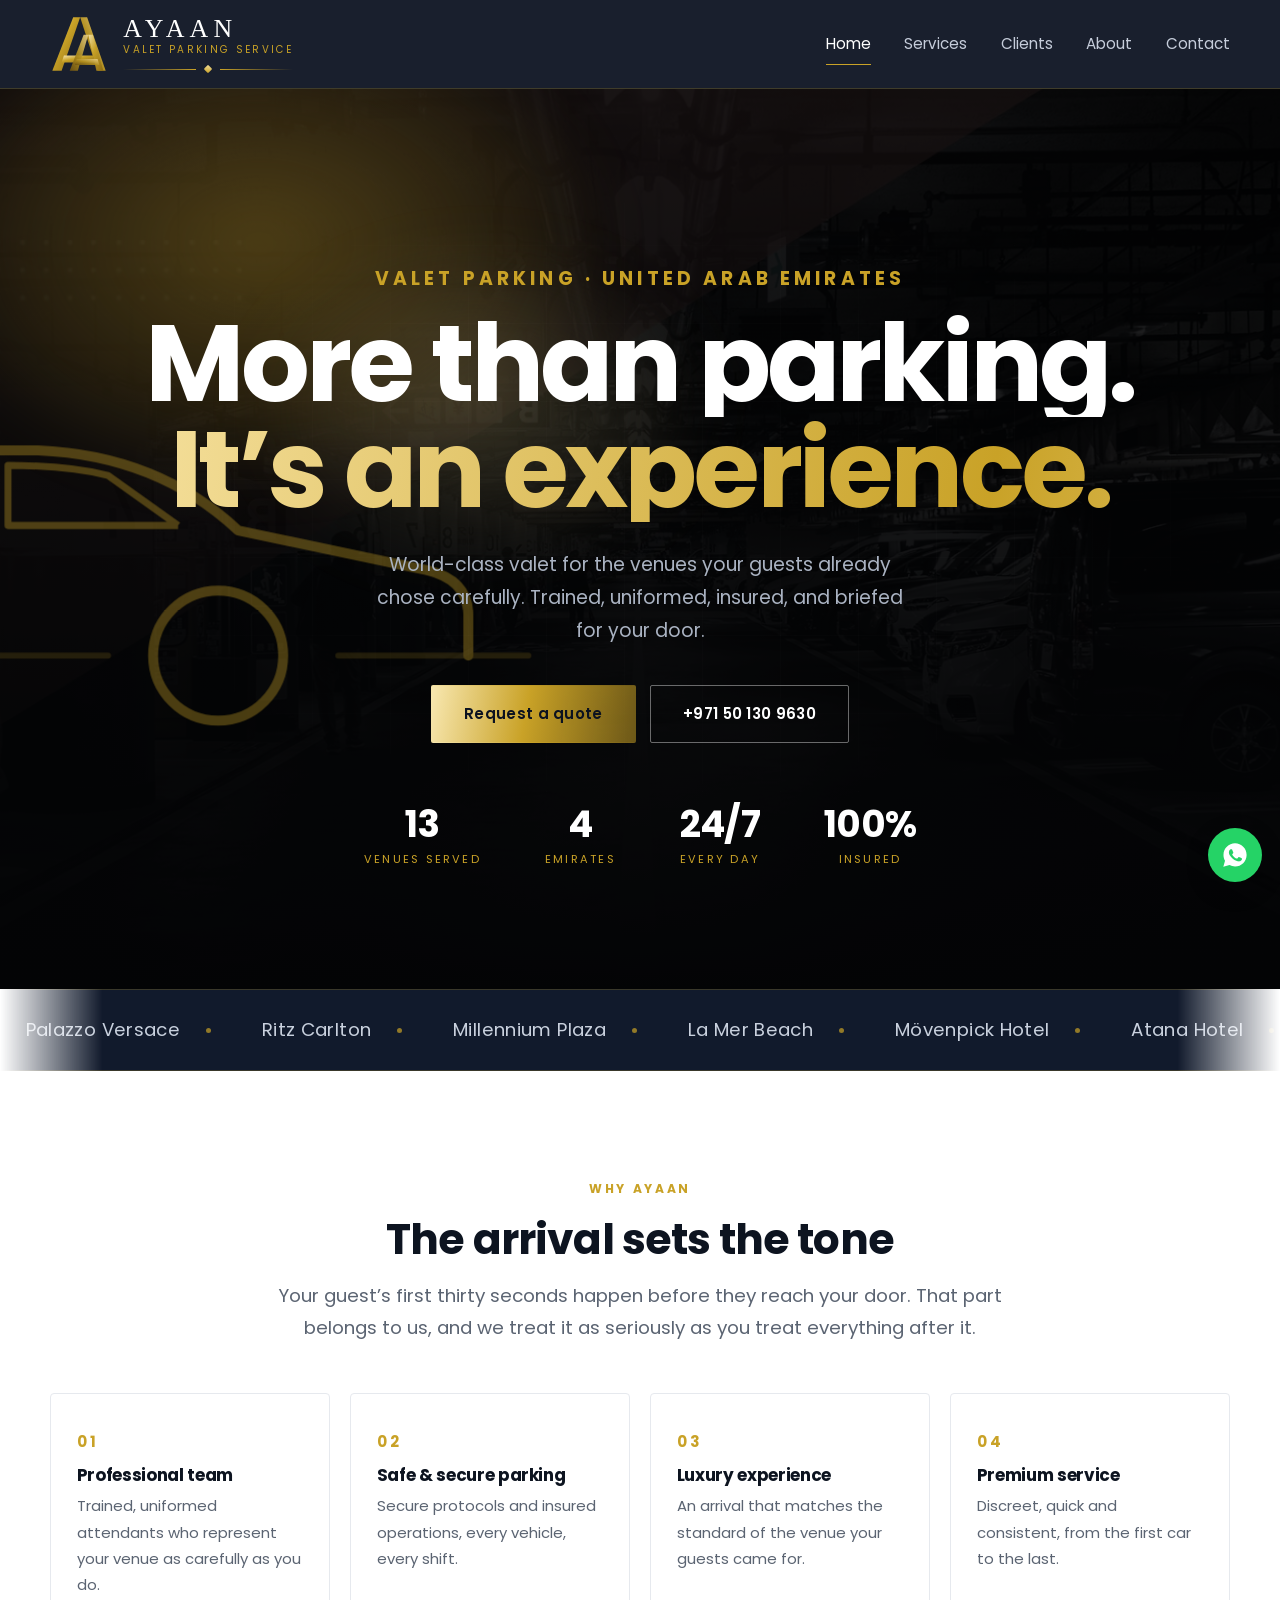
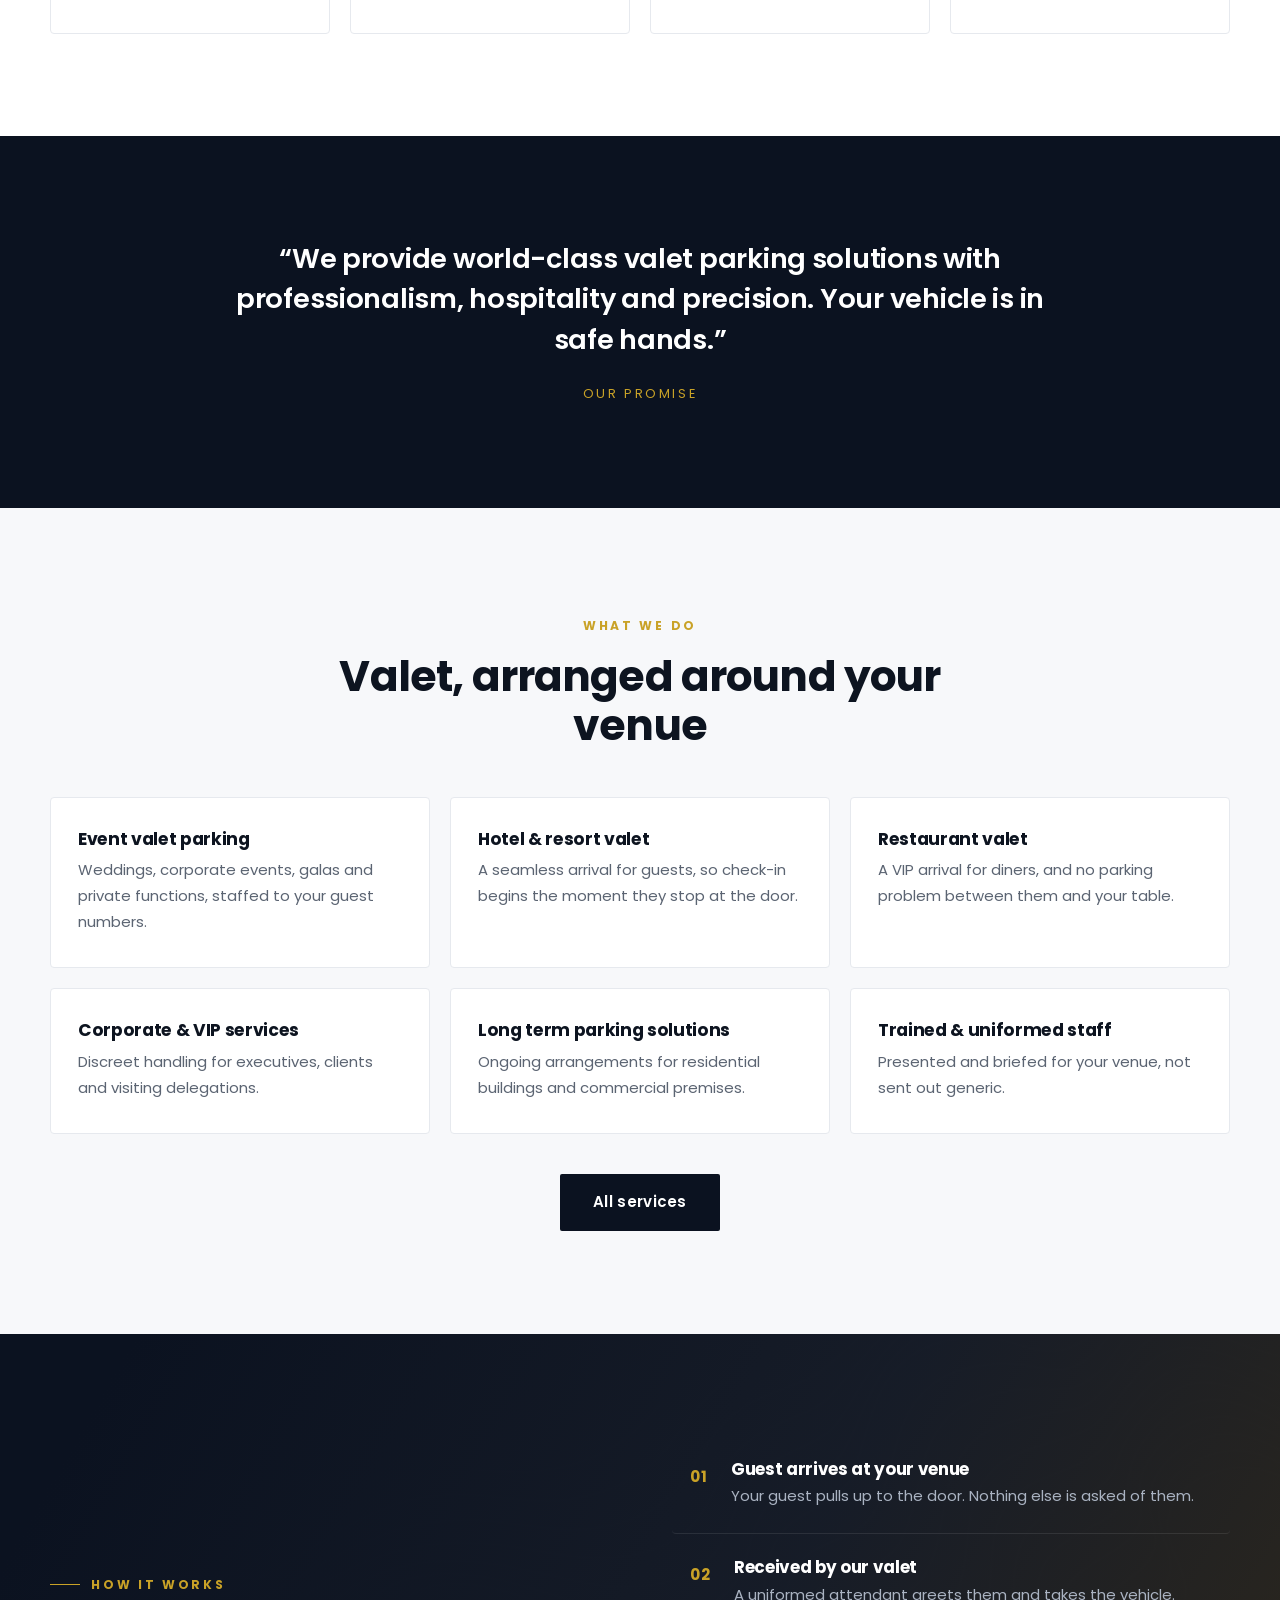
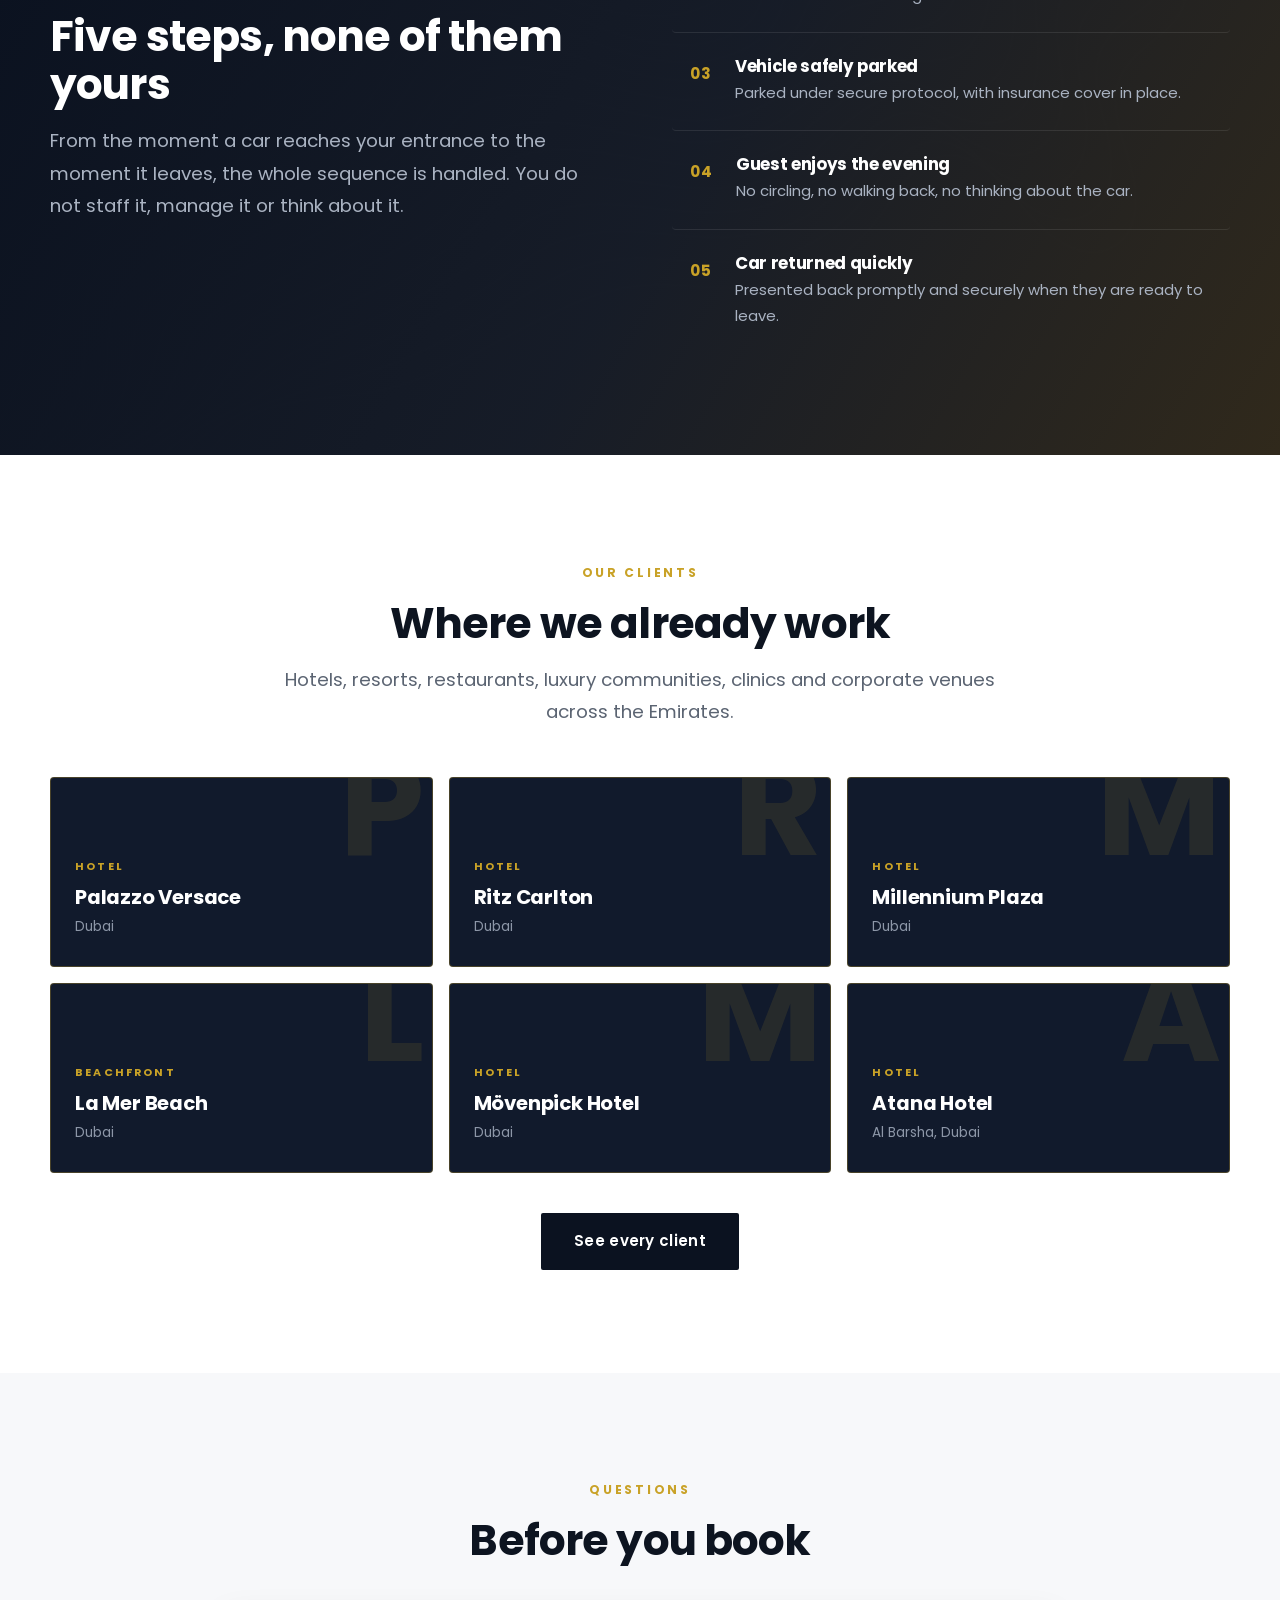
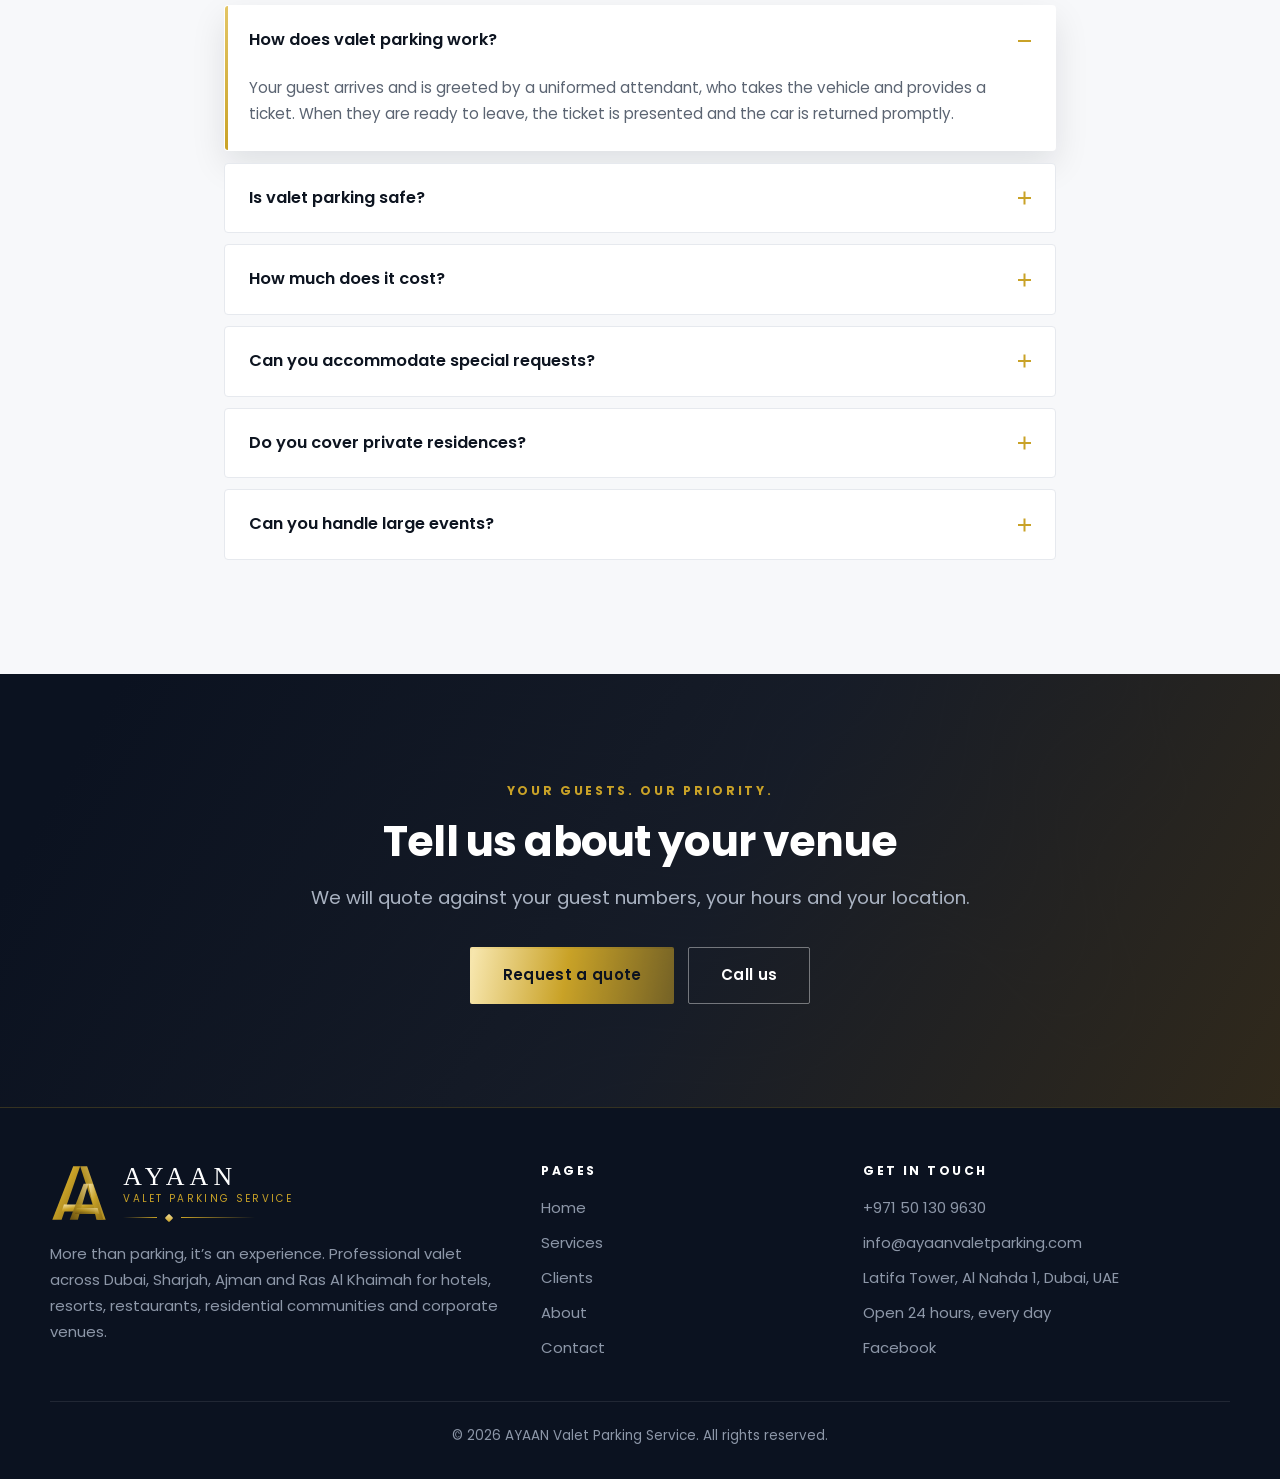
==== commit c8ddbea5: "v2: gold field follows the pointer; vector monogram and diamond rule The hero's gold now tracks the " ====
--- a/v2/index.html
+++ b/v2/index.html
@@ -28,10 +28,30 @@
 <header class="hdr">
   <div class="wrap hdr__in">
     <a class="brand" href="index.html" aria-label="AYAAN Valet Parking Service, home">
-      <span class="brand__mark" aria-hidden="true">A</span>
+      <svg class="brand__mark" viewBox="0 0 100 100" role="img" aria-label="AYAAN">
+  <defs>
+    <linearGradient id="g1" x1="0" y1="0" x2="1" y2="1">
+      <stop offset="0" stop-color="#f6e6b0"/><stop offset=".42" stop-color="#c9a227"/>
+      <stop offset="1" stop-color="#8a6a14"/>
+    </linearGradient>
+    <linearGradient id="g2" x1="1" y1="0" x2="0" y2="1">
+      <stop offset="0" stop-color="#e9d089"/><stop offset=".55" stop-color="#b08d1d"/>
+      <stop offset="1" stop-color="#6f5310"/>
+    </linearGradient>
+  </defs>
+  <!-- outer A: two tapered strokes meeting at the apex, plus its crossbar -->
+  <path d="M4 96 L40 4 L52 4 L20 96 Z" fill="url(#g1)"/>
+  <path d="M52 4 L64 4 L96 96 L82 96 Z" fill="url(#g2)"/>
+  <path d="M24 70 L74 70 L78 82 L20 82 Z" fill="url(#g1)"/>
+  <!-- inner A, offset down and right, which is what gives the mark its layered look -->
+  <path d="M34 96 L58 34 L66 34 L48 96 Z" fill="url(#g2)" opacity=".92"/>
+  <path d="M66 34 L74 34 L92 96 L80 96 Z" fill="url(#g1)" opacity=".92"/>
+  <path d="M46 76 L82 76 L85 86 L43 86 Z" fill="url(#g2)" opacity=".92"/>
+</svg>
       <span class="brand__text">
         <span class="brand__name">AYAAN</span>
         <span class="brand__sub">Valet Parking Service</span>
+        <span class="rule" aria-hidden="true"><i></i></span>
       </span>
     </a>
     <button class="burger" type="button" aria-label="Menu" aria-expanded="false" aria-controls="nav">
@@ -305,10 +325,30 @@
     <div class="ftr__cols">
       <div>
         <span class="brand brand--ftr">
-          <span class="brand__mark" aria-hidden="true">A</span>
+          <svg class="brand__mark" viewBox="0 0 100 100" role="img" aria-label="AYAAN">
+  <defs>
+    <linearGradient id="g1" x1="0" y1="0" x2="1" y2="1">
+      <stop offset="0" stop-color="#f6e6b0"/><stop offset=".42" stop-color="#c9a227"/>
+      <stop offset="1" stop-color="#8a6a14"/>
+    </linearGradient>
+    <linearGradient id="g2" x1="1" y1="0" x2="0" y2="1">
+      <stop offset="0" stop-color="#e9d089"/><stop offset=".55" stop-color="#b08d1d"/>
+      <stop offset="1" stop-color="#6f5310"/>
+    </linearGradient>
+  </defs>
+  <!-- outer A: two tapered strokes meeting at the apex, plus its crossbar -->
+  <path d="M4 96 L40 4 L52 4 L20 96 Z" fill="url(#g1)"/>
+  <path d="M52 4 L64 4 L96 96 L82 96 Z" fill="url(#g2)"/>
+  <path d="M24 70 L74 70 L78 82 L20 82 Z" fill="url(#g1)"/>
+  <!-- inner A, offset down and right, which is what gives the mark its layered look -->
+  <path d="M34 96 L58 34 L66 34 L48 96 Z" fill="url(#g2)" opacity=".92"/>
+  <path d="M66 34 L74 34 L92 96 L80 96 Z" fill="url(#g1)" opacity=".92"/>
+  <path d="M46 76 L82 76 L85 86 L43 86 Z" fill="url(#g2)" opacity=".92"/>
+</svg>
           <span class="brand__text">
             <span class="brand__name">AYAAN</span>
             <span class="brand__sub">Valet Parking Service</span>
+            <span class="rule" aria-hidden="true"><i></i></span>
           </span>
         </span>
         <p>More than parking, it’s an experience. Professional valet across Dubai, Sharjah, Ajman and
--- a/v2/assets/css/site.css
+++ b/v2/assets/css/site.css
@@ -88,18 +88,27 @@
 /* The wordmark, set in type. The brochure's gold is a gradient rather than a
    flat colour, so the monogram carries one; the lettering stays white for
    legibility at small sizes. */
-.brand{display:inline-flex;align-items:center;gap:.85rem;text-decoration:none;
+.brand{display:inline-flex;align-items:center;gap:.95rem;text-decoration:none;
   transform-origin:left center;transition:transform .25s ease}
 .hdr[data-scrolled='true'] .brand{transform:scale(.86)}
-.brand__mark{font-family:Georgia,'Times New Roman',serif;font-size:2.6rem;line-height:1;font-weight:700;
-  background:linear-gradient(150deg,#f0d98a 0%,var(--gold) 45%,#8f6f16 100%);
-  -webkit-background-clip:text;background-clip:text;color:transparent;
-  padding-right:.1rem}
-.brand__text{display:flex;flex-direction:column;gap:.18rem}
-.brand__name{font-family:Georgia,'Times New Roman',serif;color:#fff;font-size:1.32rem;
-  letter-spacing:.22em;line-height:1}
-.brand__sub{color:var(--gold);font-size:.56rem;letter-spacing:.24em;text-transform:uppercase;
+/* Redrawn as vector, so it carries no background of its own and can sit on any
+   colour at any size. */
+.brand__mark{width:58px;height:58px;flex:none;display:block}
+.brand__text{display:flex;flex-direction:column;gap:.2rem}
+.brand__name{font-family:Georgia,'Times New Roman',serif;color:#fff;font-size:1.62rem;
+  letter-spacing:.2em;line-height:1}
+.brand__sub{color:var(--gold);font-size:.63rem;letter-spacing:.23em;text-transform:uppercase;
   line-height:1}
+/* A hairline that fades out at both ends with a diamond set in the middle,
+   taken from the brochure's dividers. */
+.rule{display:flex;align-items:center;justify-content:center;gap:.55rem;margin-top:.5rem}
+.rule::before,.rule::after{content:'';height:1px;flex:1;max-width:74px}
+.rule::before{background:linear-gradient(90deg,transparent,var(--gold))}
+.rule::after{background:linear-gradient(90deg,var(--gold),transparent)}
+.rule i{width:6px;height:6px;flex:none;transform:rotate(45deg);
+  background:linear-gradient(140deg,#f3dd97,var(--gold));border-radius:1px}
+.brand--ftr .rule{justify-content:flex-start}
+.brand--ftr .rule::before{max-width:34px}
 .brand--ftr{margin-bottom:1.2rem}
 @media (prefers-reduced-motion:reduce){.brand{transition:none}}
 
@@ -124,8 +133,16 @@
   border-radius:2px;border:1.5px solid transparent;font:inherit;font-weight:600;font-size:.94rem;
   letter-spacing:.02em;text-decoration:none;cursor:pointer;
   transition:background-color .2s ease,color .2s ease,border-color .2s ease}
-.btn--gold{background:var(--gold);color:var(--navy)}
-.btn--gold:hover{background:var(--gold-soft)}
+/* The gold is a moving gradient rather than a flat fill: at rest it sits still,
+   and on hover the light sweeps across it. Used on every gold surface so the
+   whole page shares one behaviour. */
+.btn--gold{color:var(--navy);
+  background:linear-gradient(100deg,#f3dd97 0%,var(--gold) 32%,#f7e6ad 50%,var(--gold) 68%,#b8912050 100%);
+  background-size:260% 100%;background-position:82% 0;
+  transition:background-position .7s cubic-bezier(.2,.8,.3,1),box-shadow .3s ease,transform .2s ease}
+.btn--gold:hover{background-position:8% 0;box-shadow:0 10px 30px rgba(201,162,39,.34)}
+.btn--gold:active{transform:translateY(1px)}
+@media (prefers-reduced-motion:reduce){.btn--gold{transition:none}}
 .btn--ghost{border-color:rgba(255,255,255,.4);color:#fff}
 .btn--ghost:hover{border-color:var(--gold);color:var(--gold)}
 .btn--dark{background:var(--navy);color:#fff}
@@ -142,15 +159,28 @@
   background:var(--navy);color:#aab3c2;overflow:hidden;isolation:isolate}
 
 /* two slow-drifting gold fields, offset, so the light never sits still */
-.hero__aura,.hero__aura2{position:absolute;inset:-25%;z-index:-2;pointer-events:none;
-  background:radial-gradient(closest-side,rgba(201,162,39,.30),transparent 70%);
-  filter:blur(20px)}
-.hero__aura{width:70%;height:70%;left:-8%;top:-12%;animation:drift 22s ease-in-out infinite alternate}
-.hero__aura2{width:55%;height:55%;left:auto;right:-10%;bottom:-14%;top:auto;inset:auto;
-  background:radial-gradient(closest-side,rgba(201,162,39,.18),transparent 70%);
+/* The gold field follows the pointer. Two layers at different weights, each
+   easing toward the cursor at its own rate, which is what gives it the watery
+   lag rather than sticking to the mouse. Position comes from JS as percentages;
+   with no pointer, or no JS, they sit at their resting values and drift on a
+   slow loop instead. */
+.hero__aura,.hero__aura2{position:absolute;z-index:-2;pointer-events:none;border-radius:50%;
+  will-change:transform}
+.hero__aura{width:78%;height:78%;left:0;top:0;
+  background:radial-gradient(closest-side,rgba(201,162,39,.34),rgba(201,162,39,.10) 55%,transparent 72%);
+  filter:blur(26px);
+  transform:translate3d(calc(var(--ax,26%) - 50%),calc(var(--ay,22%) - 50%),0);
+  animation:drift 22s ease-in-out infinite alternate}
+.hero__aura2{width:52%;height:52%;left:0;top:0;
+  background:radial-gradient(closest-side,rgba(243,221,151,.22),transparent 70%);
+  filter:blur(34px);
+  transform:translate3d(calc(var(--bx,72%) - 50%),calc(var(--by,68%) - 50%),0);
   animation:drift2 28s ease-in-out infinite alternate}
-@keyframes drift{to{transform:translate3d(14%,10%,0) scale(1.15)}}
-@keyframes drift2{to{transform:translate3d(-12%,-8%,0) scale(1.2)}}
+/* Once the pointer is in play the idle drift stops, so the two do not fight. */
+.hero[data-pointer='true'] .hero__aura,
+.hero[data-pointer='true'] .hero__aura2{animation:none}
+@keyframes drift{to{transform:translate3d(14%,10%,0) scale(1.12)}}
+@keyframes drift2{to{transform:translate3d(-12%,-8%,0) scale(1.18)}}
 
 /* The real photograph, pushed back hard: desaturated, darkened and gold-tinted
    so it reads as depth behind the type rather than as the subject. A picture
@@ -162,26 +192,39 @@
   background:linear-gradient(180deg,rgba(11,18,32,.55) 0%,rgba(11,18,32,.86) 62%,var(--navy) 100%)}
 
 /* ---------- the car ----------
-   A line drawing that enters from the right and travels toward the centre as
-   the hero scrolls past. Position is set by JS from the scroll offset, so it
-   tracks the reader rather than running on a timer. The stroke draws itself in
-   on load. */
-.car{position:absolute;right:0;bottom:12%;z-index:-1;width:clamp(160px,26vw,360px);
-  color:var(--gold);opacity:0;pointer-events:none;
-  transform:translate3d(var(--car-x,18vw),0,0) scale(var(--car-s,.82));
-  transition:opacity .8s ease .9s}
-.car[data-ready='true']{opacity:.5}
+   Drives in from the right on load, crosses the hero, and parks at the left
+   edge with its rear half still on screen. Drawn rather than photographed, so
+   it is sharp at any size. The headline is timed to arrive as the car passes
+   the middle, so the two read as one movement rather than two animations. */
+/* Large enough to own the screen as it crosses. The headline sits over it, so
+   the car reads as the thing that reveals the words rather than as decoration
+   beside them. */
+.car{position:absolute;left:0;top:50%;z-index:-1;width:clamp(560px,86vw,1250px);
+  color:var(--gold);pointer-events:none;opacity:.42;
+  /* mirrored so it faces the direction it travels */
+  transform:translate3d(122vw,-46%,0) scaleX(-1);
+  animation:drive 2.9s cubic-bezier(.3,.7,.2,1) .2s forwards}
+/* parks with roughly half its length past the left edge */
+@keyframes drive{
+  55%{opacity:.5}
+  to{transform:translate3d(-52%,-46%,0) scaleX(-1);opacity:.36}
+}
 .car__svg{width:100%;height:auto;overflow:visible}
+/* The strokes draw themselves while the car is still travelling. */
 .car__body,.car__win,.car__wheel,.car__road{
   stroke-dasharray:var(--len,600);stroke-dashoffset:var(--len,600);
-  animation:draw 1.7s cubic-bezier(.6,.05,.2,1) 1s forwards}
-.car__win{animation-delay:1.35s}
-.car__wheel{animation-delay:1.5s}
-.car__road{animation-delay:1.8s}
+  animation:draw 1.5s cubic-bezier(.6,.05,.2,1) .3s forwards}
+.car__win{animation-delay:.6s}
+.car__wheel{animation-delay:.72s}
+.car__road{animation-delay:.9s}
 @keyframes draw{to{stroke-dashoffset:0}}
-@media (max-width:760px){.car{display:none}}
+/* the wheels turn while it is moving, then settle */
+.car__wheel{transform-box:fill-box;transform-origin:center;
+  animation:draw 1.5s cubic-bezier(.6,.05,.2,1) .72s forwards, roll 2.5s linear .25s 1}
+@keyframes roll{to{rotate:-1080deg}}
+@media (max-width:760px){.car{width:150vw;opacity:.28}}
 @media (prefers-reduced-motion:reduce){
-  .car{transition:none;transform:translate3d(4vw,0,0) scale(.9)}
+  .car{animation:none;transform:translate3d(-52%,-46%,0) scaleX(-1);opacity:.36}
   .car__body,.car__win,.car__wheel,.car__road{animation:none;stroke-dashoffset:0}
 }
 
@@ -203,8 +246,8 @@
   margin-bottom:1.6rem}
 .hero h1 .l{display:block;overflow:hidden}
 .hero h1 .l > span{display:block;transform:translateY(105%);
-  animation:rise .95s cubic-bezier(.16,1,.3,1) forwards}
-.hero h1 .l:nth-child(2) > span{animation-delay:.1s}
+  animation:rise .95s cubic-bezier(.16,1,.3,1) 1.15s forwards}
+.hero h1 .l:nth-child(2) > span{animation-delay:1.34s}
 @keyframes rise{to{transform:translateY(0)}}
 .hero h1 em{font-style:normal;
   background:linear-gradient(100deg,#f3dd97 0%,var(--gold) 40%,#f3dd97 70%,var(--gold) 100%);
@@ -213,21 +256,21 @@
 @keyframes sheen{0%,100%{background-position:0% 0}50%{background-position:100% 0}}
 
 .hero p{max-width:44ch;margin-inline:auto;font-size:clamp(1rem,1.9vw,1.18rem);
-  opacity:0;animation:fade 1s ease .5s forwards}
+  opacity:0;animation:fade 1s ease 1.6s forwards}
 .hero__acts{display:flex;flex-wrap:wrap;gap:.9rem;justify-content:center;margin-top:2.4rem;
-  opacity:0;animation:fade 1s ease .68s forwards}
+  opacity:0;animation:fade 1s ease 1.8s forwards}
 @keyframes fade{to{opacity:1}}
 
 /* a quiet row of facts, which reads as confidence rather than decoration */
 .hero__stats{display:flex;flex-wrap:wrap;justify-content:center;gap:clamp(1.6rem,5vw,4rem);
-  margin-top:clamp(3rem,7vh,4.5rem);opacity:0;animation:fade 1s ease .86s forwards}
+  margin-top:clamp(3rem,7vh,4.5rem);opacity:0;animation:fade 1s ease 2s forwards}
 .hero__stat b{display:block;font-size:clamp(1.6rem,3.2vw,2.3rem);color:#fff;line-height:1;
   letter-spacing:-.02em}
 .hero__stat span{display:block;margin-top:.45rem;font-size:.7rem;letter-spacing:.2em;
   text-transform:uppercase;color:var(--gold)}
 
 @media (prefers-reduced-motion:reduce){
-  .hero__aura,.hero__aura2{animation:none}
+  .hero__aura,.hero__aura2{animation:none;transition:none}
   .hero h1 .l > span{transform:none;animation:none}
   .hero h1 em{animation:none}
   .hero p,.hero__acts,.hero__stats{opacity:1;animation:none}
@@ -347,6 +390,11 @@
 .client::before{content:'';position:absolute;inset:0;z-index:-1;opacity:0;
   background:linear-gradient(150deg,rgba(201,162,39,.22) 0%,var(--navy-2) 55%,#2a2110 100%);
   transition:opacity .4s ease}
+.client::after{content:'';position:absolute;inset:0;z-index:-1;opacity:0;
+  background:linear-gradient(100deg,transparent 0%,rgba(243,221,151,.16) 42%,rgba(201,162,39,.26) 52%,transparent 92%);
+  background-size:260% 100%;background-position:90% 0;
+  transition:opacity .35s ease,background-position .9s cubic-bezier(.2,.8,.3,1)}
+.client:hover::after{opacity:1;background-position:6% 0}
 .client:hover{border-color:var(--gold);transform:translateY(-6px);
   box-shadow:0 24px 48px rgba(11,18,32,.4)}
 .client:hover::before{opacity:1}
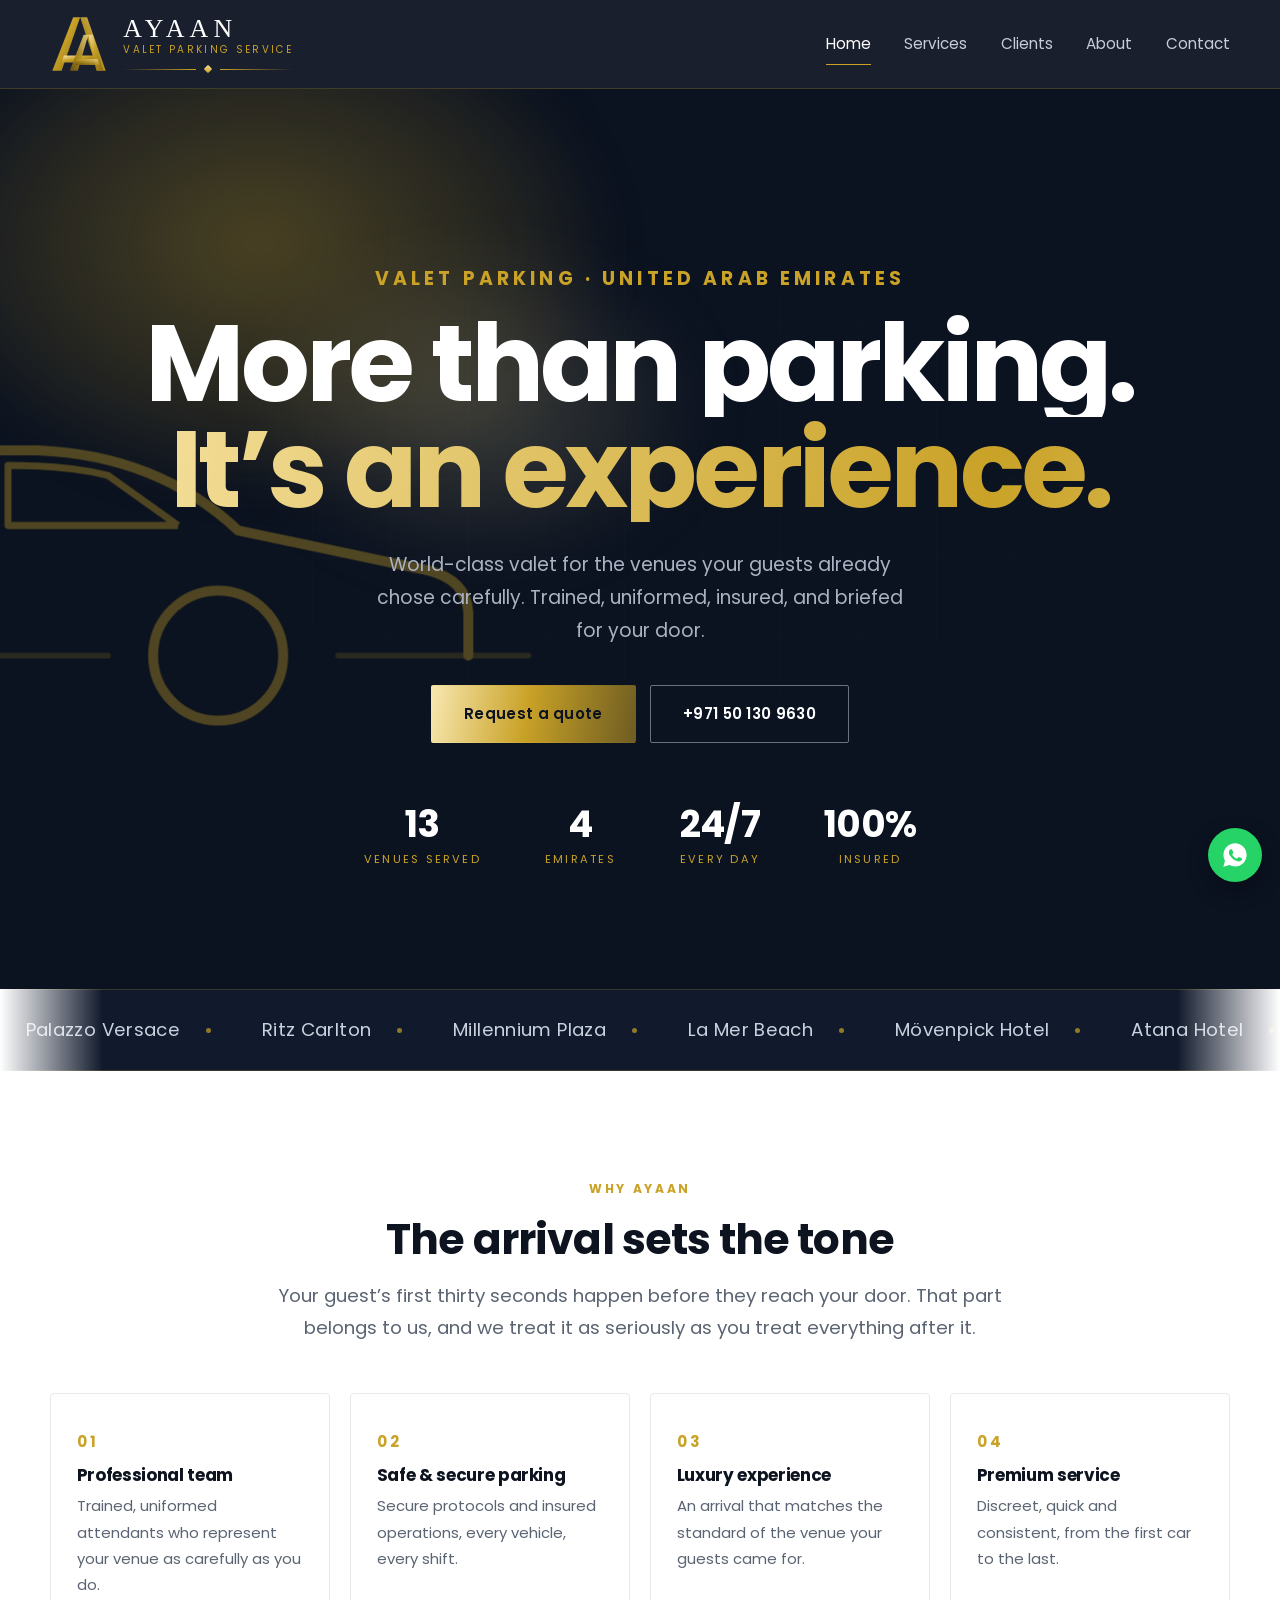
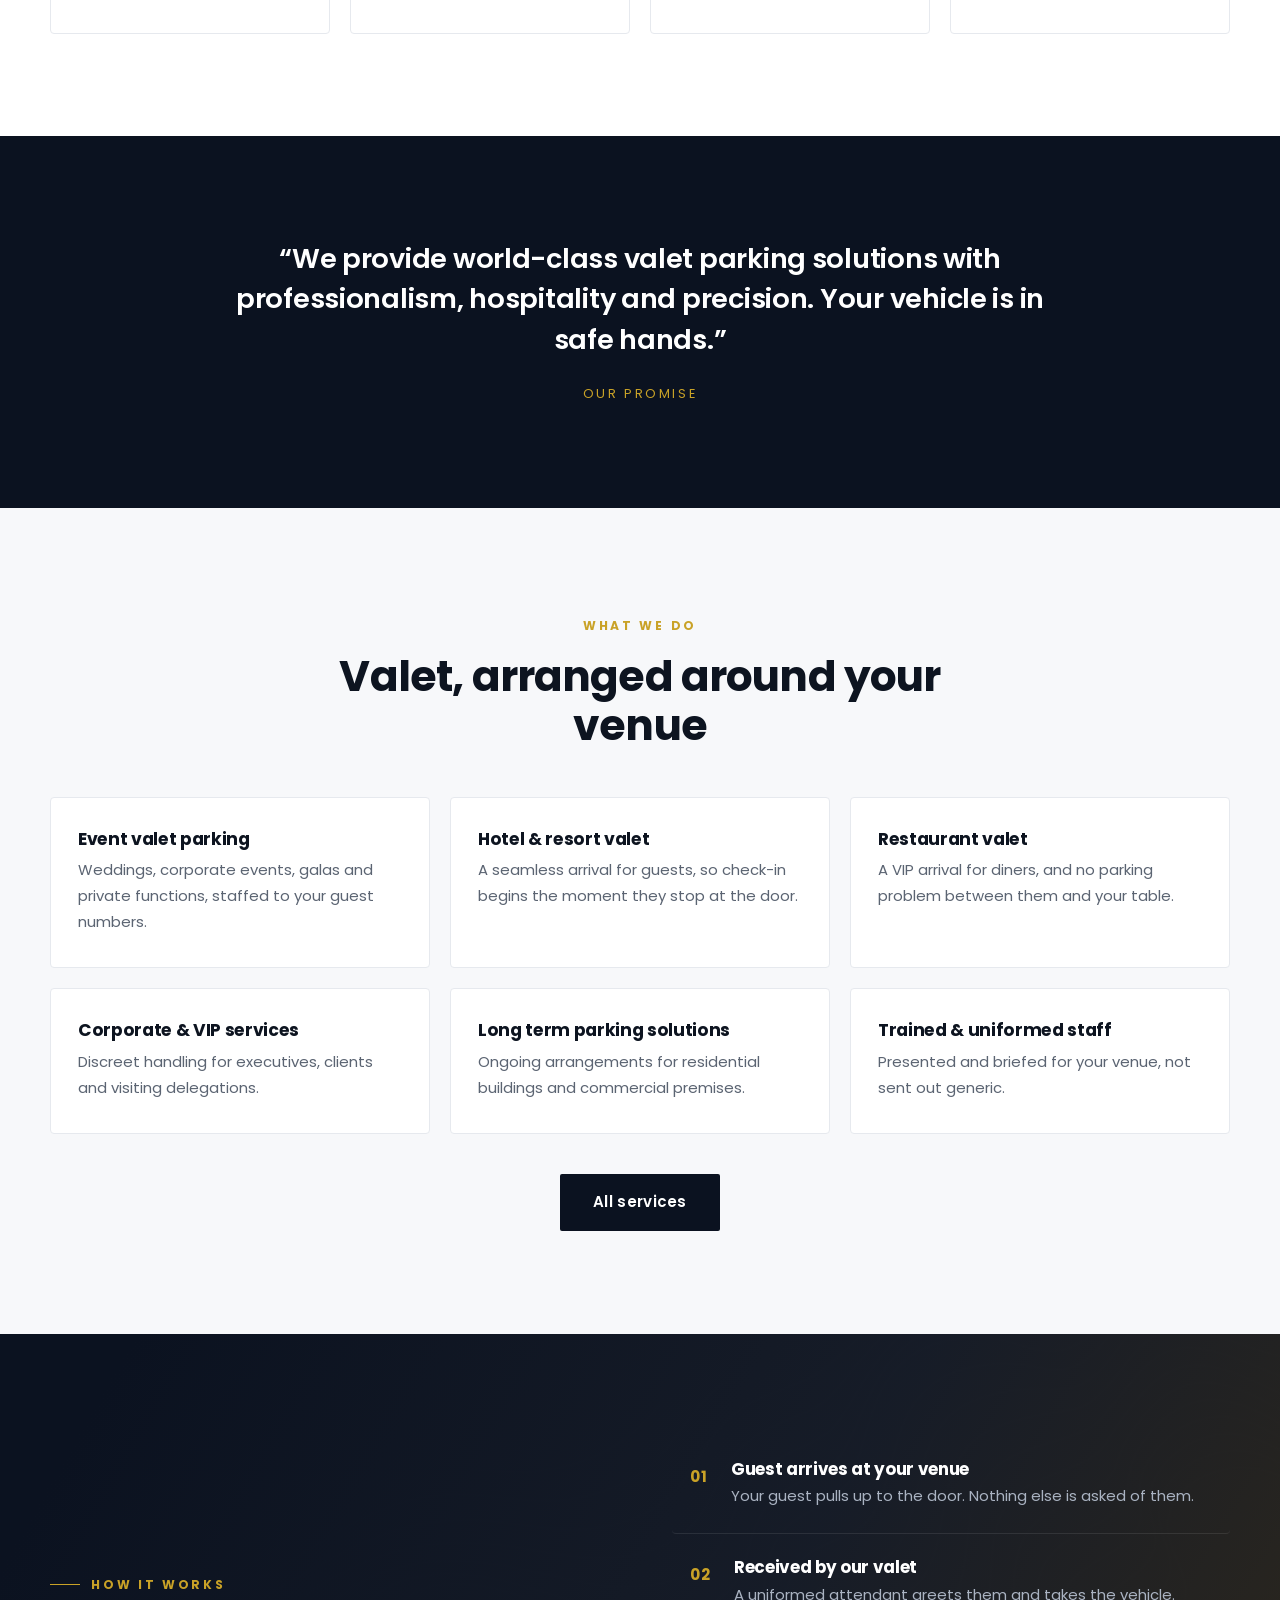
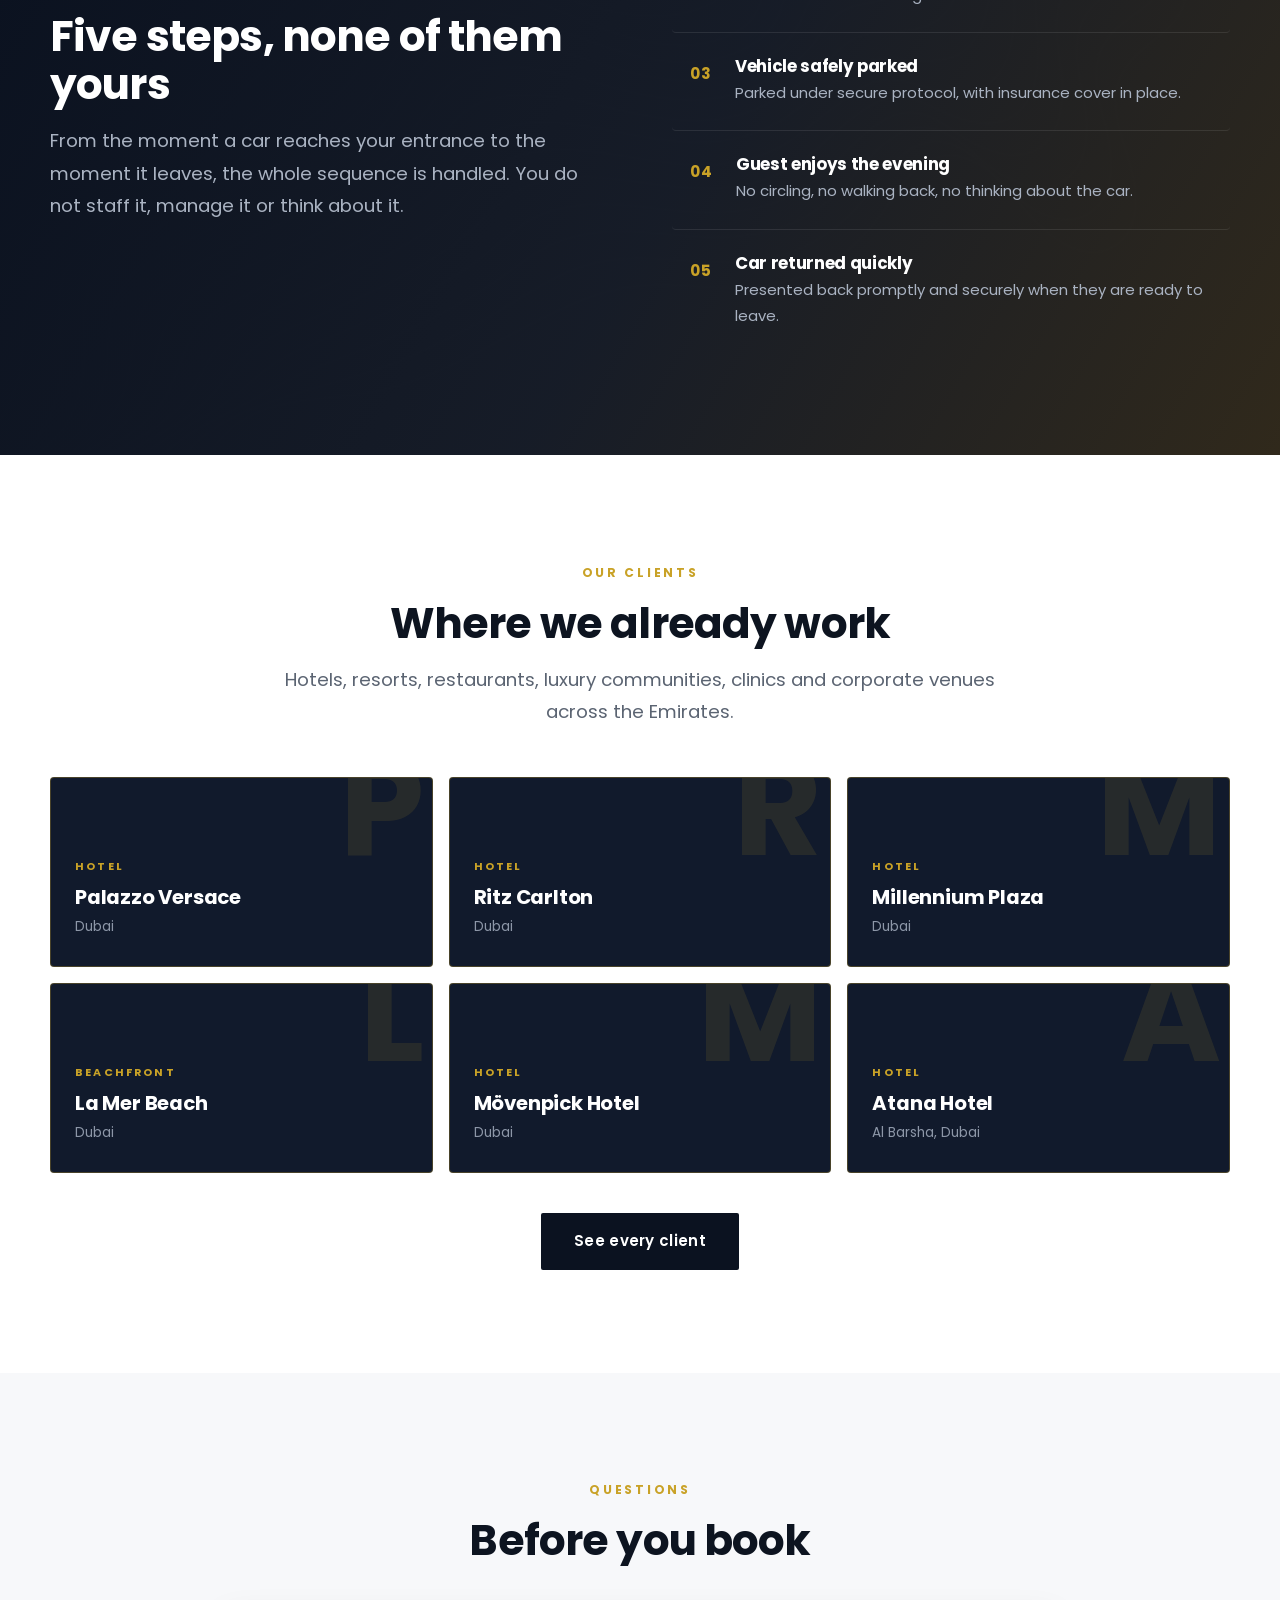
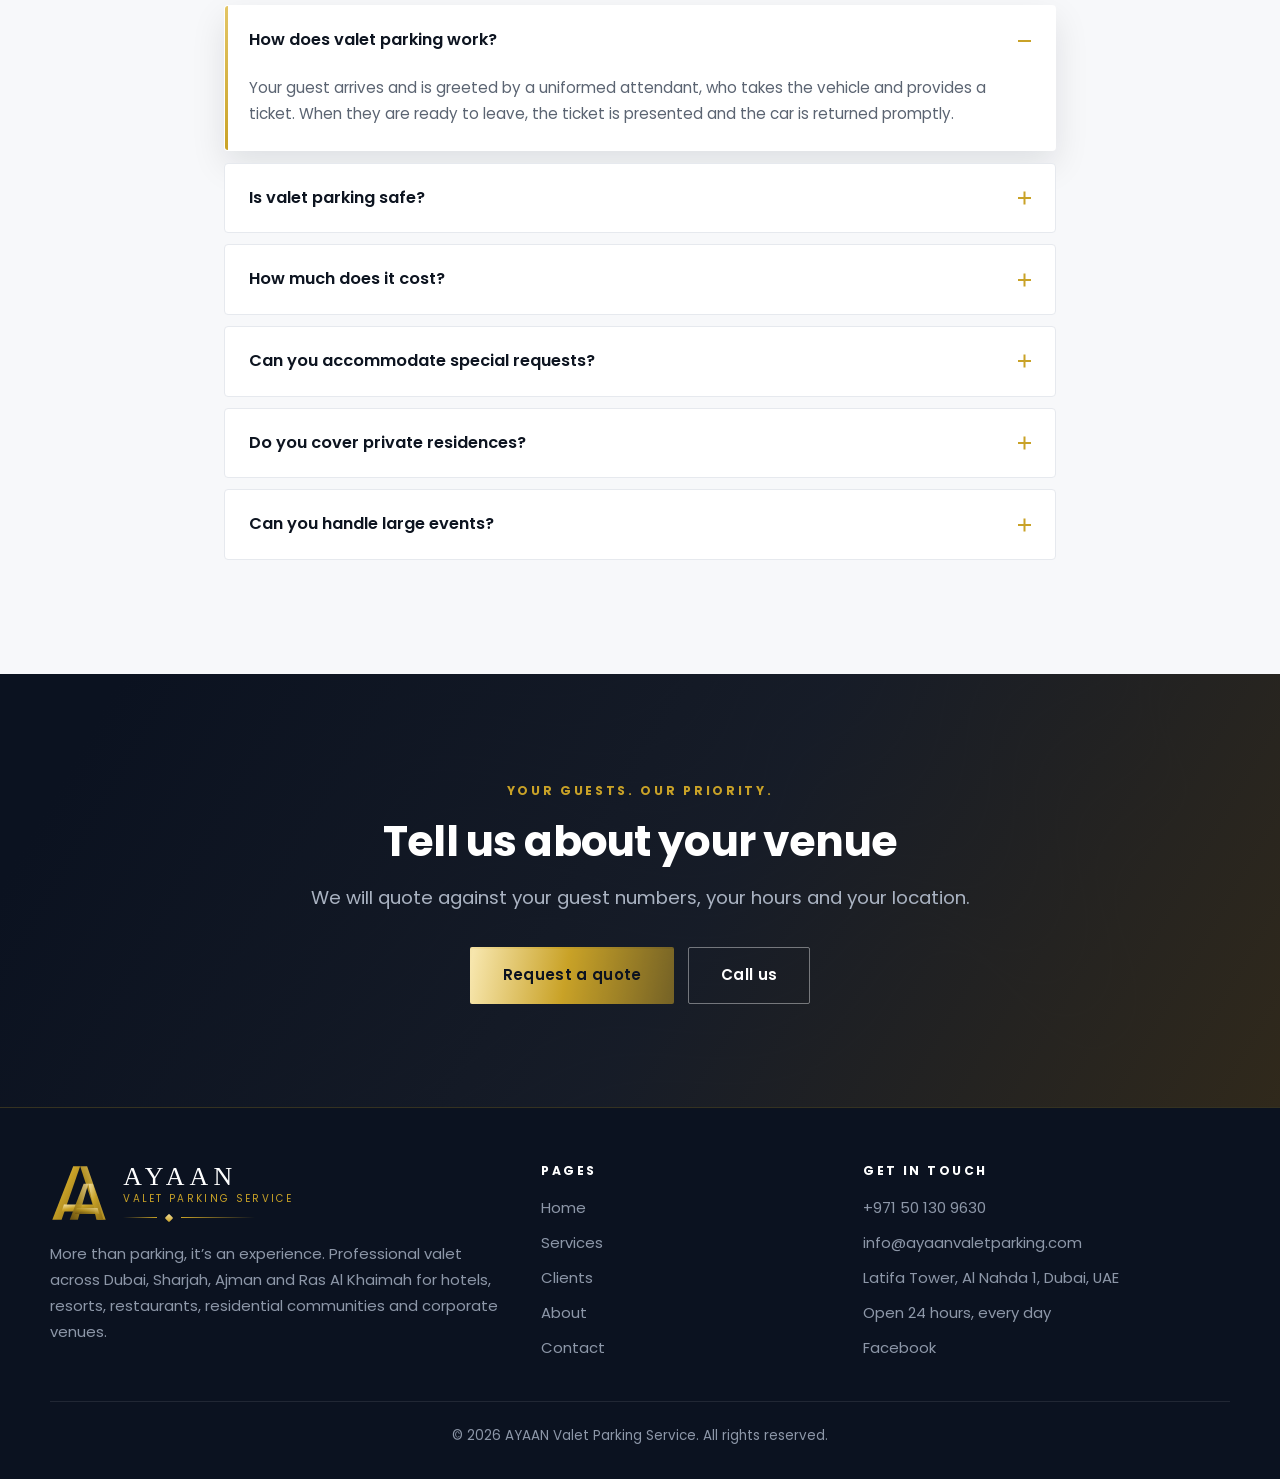
==== commit 479422ca: "v2: drop the photograph behind the hero The gold field, the grid and the car carry the hero on their" ====
--- a/v2/index.html
+++ b/v2/index.html
@@ -70,7 +70,6 @@
 <main id="main">
 
   <section class="hero">
-    <div class="hero__photo" role="presentation"></div>
     <div class="hero__aura" role="presentation"></div>
     <div class="hero__aura2" role="presentation"></div>
     <!-- Drawn line art rather than a photograph: it scales perfectly and cannot
--- a/v2/assets/css/site.css
+++ b/v2/assets/css/site.css
@@ -182,14 +182,9 @@
 @keyframes drift{to{transform:translate3d(14%,10%,0) scale(1.12)}}
 @keyframes drift2{to{transform:translate3d(-12%,-8%,0) scale(1.18)}}
 
-/* The real photograph, pushed back hard: desaturated, darkened and gold-tinted
-   so it reads as depth behind the type rather than as the subject. A picture
-   used this way cannot look cheap, because nobody is asked to look at it. */
-.hero__photo{position:absolute;inset:0;z-index:-3;
-  background:url('../img/slider.jpg') center/cover no-repeat;
-  filter:grayscale(.7) contrast(1.05) brightness(.32)}
-.hero__photo::after{content:'';position:absolute;inset:0;
-  background:linear-gradient(180deg,rgba(11,18,32,.55) 0%,rgba(11,18,32,.86) 62%,var(--navy) 100%)}
+/* No photograph behind the hero. The gold field, the grid and the car carry it,
+   and a dark ground lets all three read cleanly. A muddy picture underneath was
+   costing contrast and giving nothing back. */
 
 /* ---------- the car ----------
    Drives in from the right on load, crosses the hero, and parks at the left
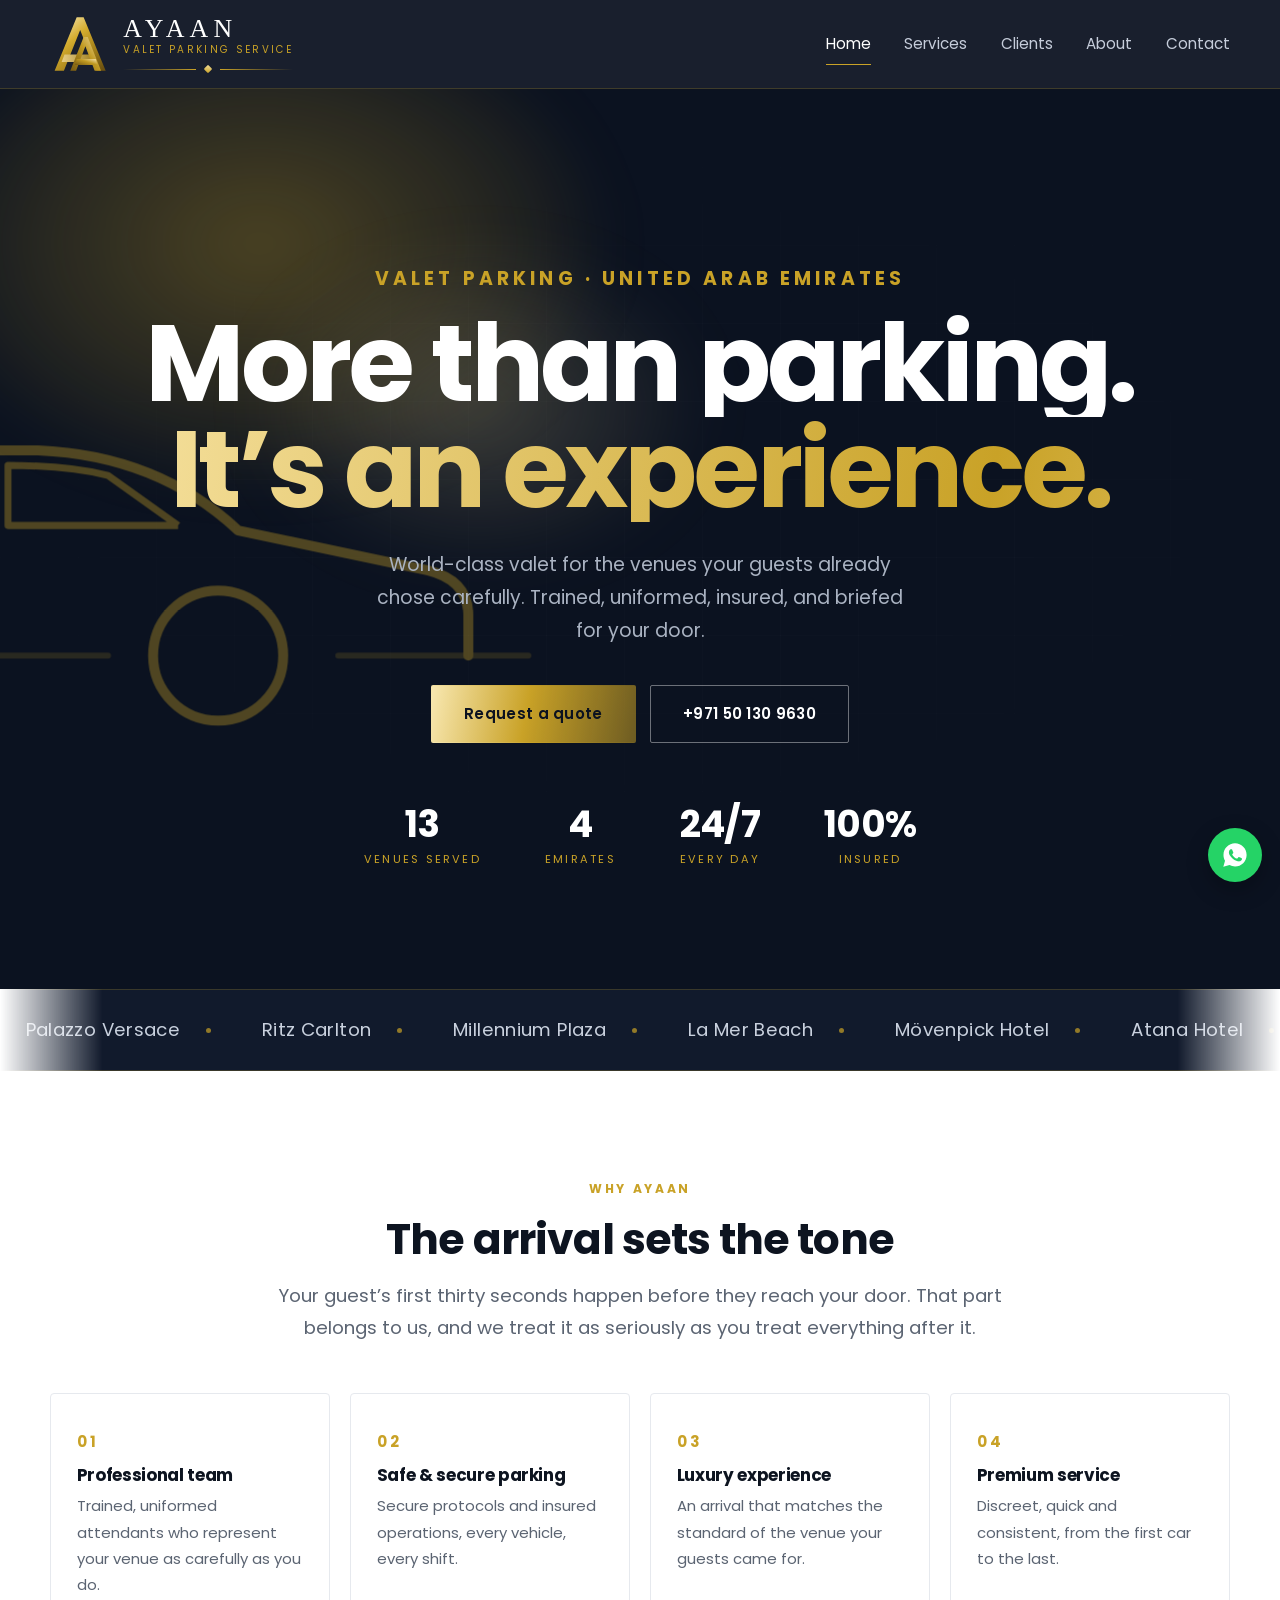
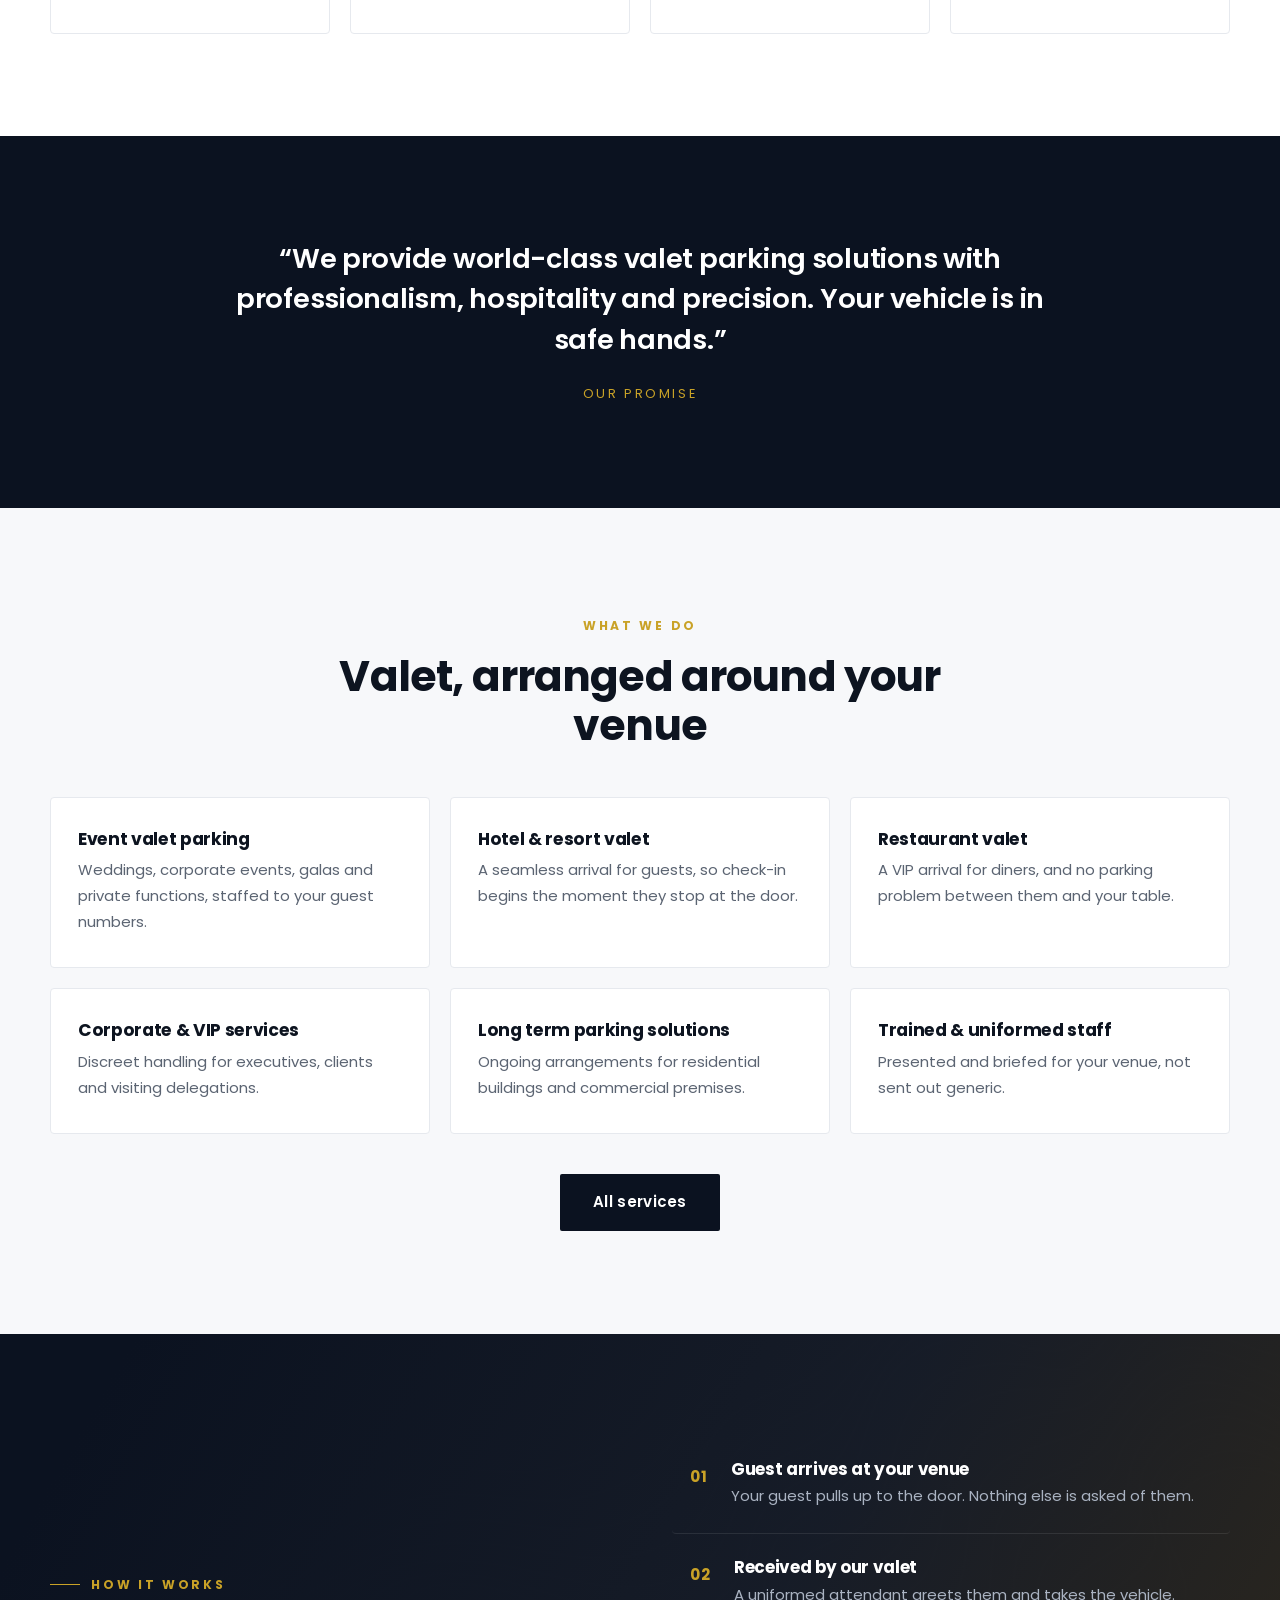
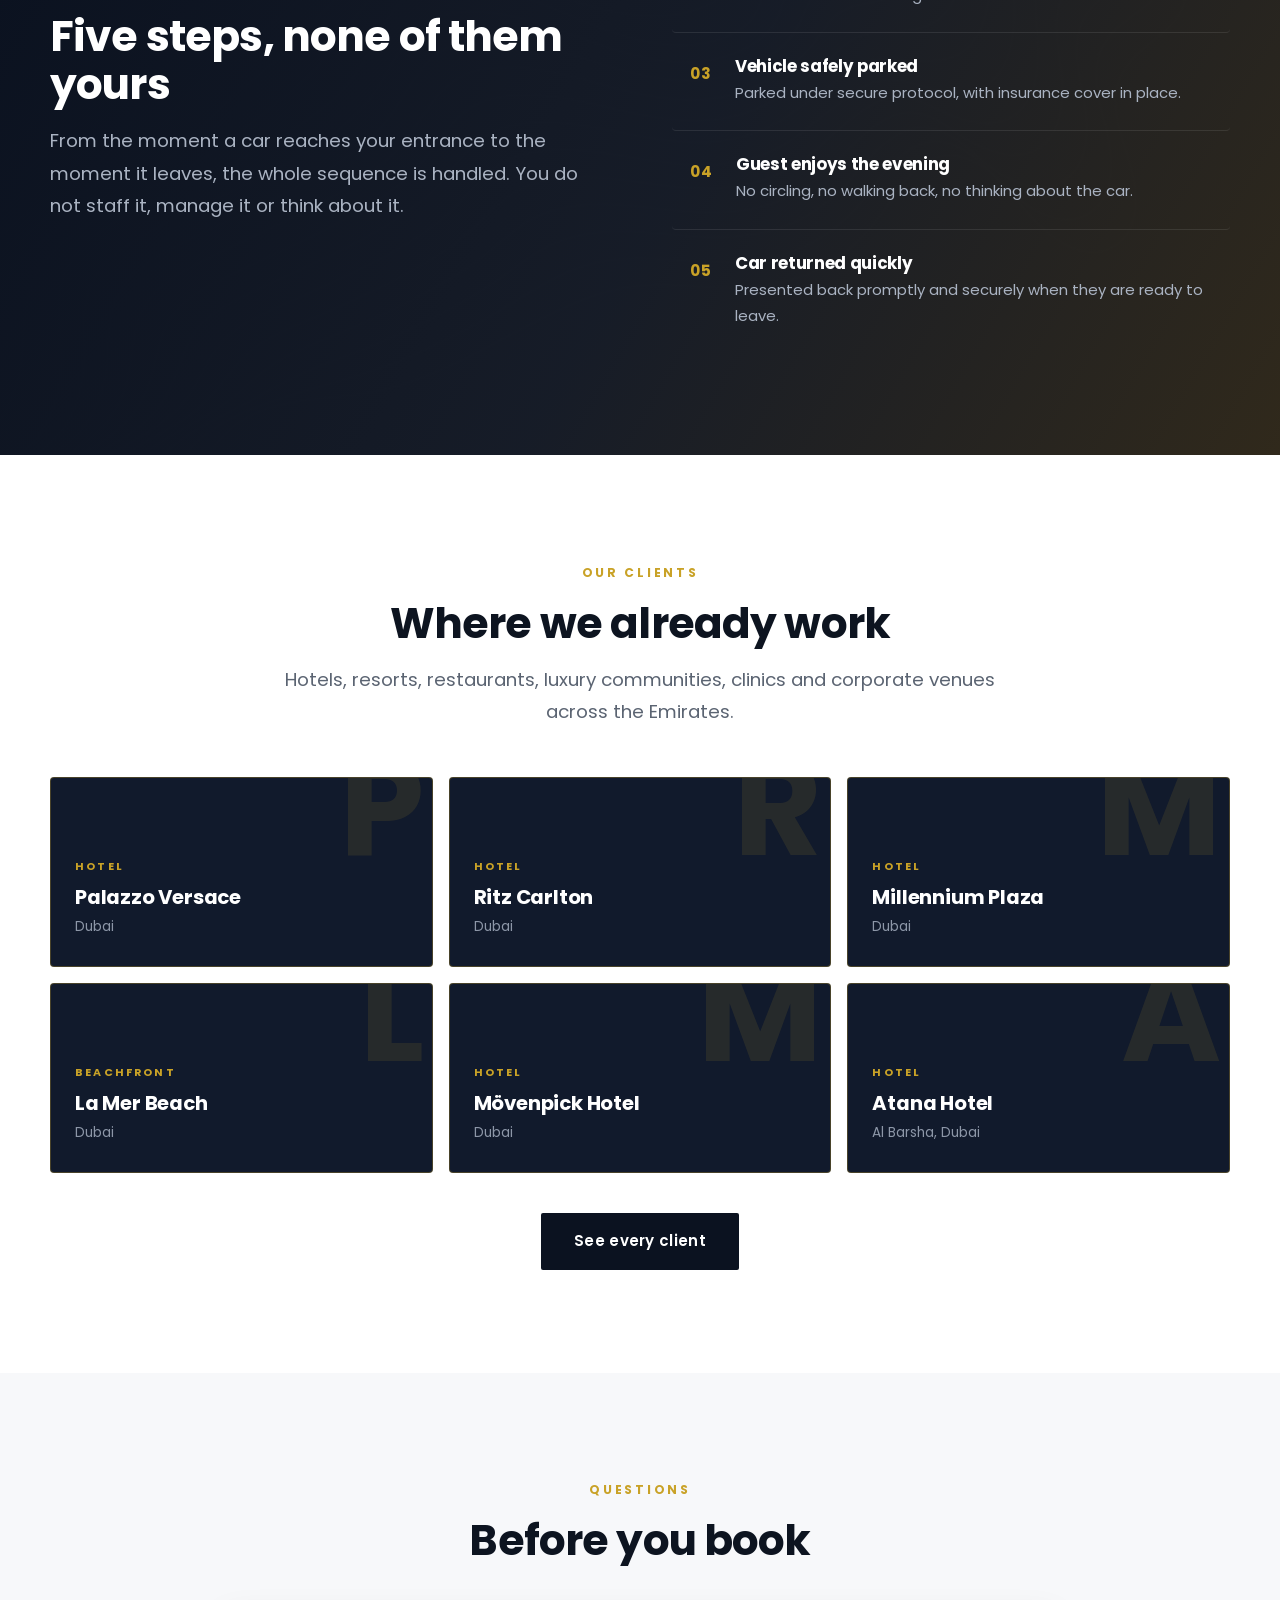
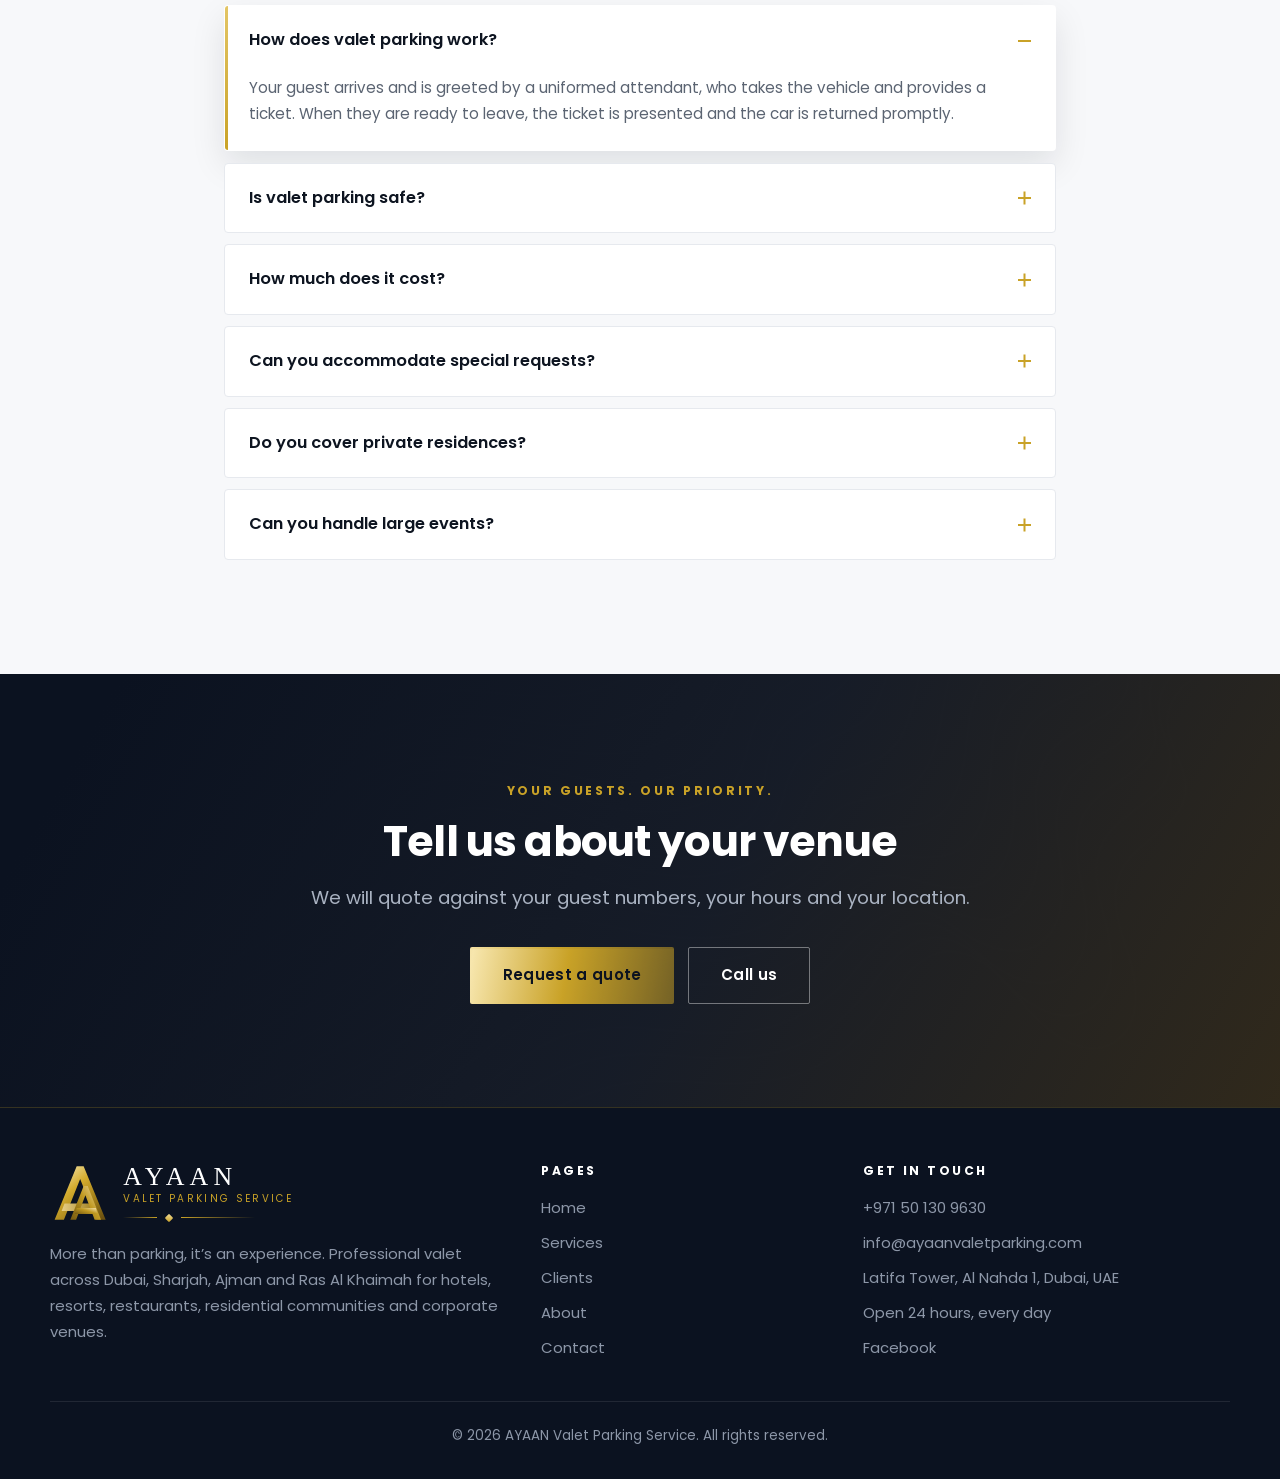
==== commit ef1f56b9: "v2: redraw the monogram to match the brochure The first attempt read as two A shapes overlapping, wi" ====
--- a/v2/index.html
+++ b/v2/index.html
@@ -30,23 +30,27 @@
     <a class="brand" href="index.html" aria-label="AYAAN Valet Parking Service, home">
       <svg class="brand__mark" viewBox="0 0 100 100" role="img" aria-label="AYAAN">
   <defs>
-    <linearGradient id="g1" x1="0" y1="0" x2="1" y2="1">
-      <stop offset="0" stop-color="#f6e6b0"/><stop offset=".42" stop-color="#c9a227"/>
-      <stop offset="1" stop-color="#8a6a14"/>
-    </linearGradient>
-    <linearGradient id="g2" x1="1" y1="0" x2="0" y2="1">
-      <stop offset="0" stop-color="#e9d089"/><stop offset=".55" stop-color="#b08d1d"/>
-      <stop offset="1" stop-color="#6f5310"/>
+    <linearGradient id="gA" x1=".1" y1="0" x2=".9" y2="1">
+      <stop offset="0" stop-color="#f7e9bb"/><stop offset=".38" stop-color="#d4ac2e"/>
+      <stop offset=".72" stop-color="#a07d18"/><stop offset="1" stop-color="#6d5210"/>
+    </linearGradient>
+    <linearGradient id="gB" x1="1" y1=".1" x2="0" y2=".9">
+      <stop offset="0" stop-color="#f2dda2"/><stop offset=".45" stop-color="#c19a22"/>
+      <stop offset="1" stop-color="#7d5f12"/>
+    </linearGradient>
+    <linearGradient id="gC" x1="0" y1="0" x2="1" y2="0">
+      <stop offset="0" stop-color="#e8cf87"/><stop offset="1" stop-color="#9b7a19"/>
     </linearGradient>
   </defs>
-  <!-- outer A: two tapered strokes meeting at the apex, plus its crossbar -->
-  <path d="M4 96 L40 4 L52 4 L20 96 Z" fill="url(#g1)"/>
-  <path d="M52 4 L64 4 L96 96 L82 96 Z" fill="url(#g2)"/>
-  <path d="M24 70 L74 70 L78 82 L20 82 Z" fill="url(#g1)"/>
-  <!-- inner A, offset down and right, which is what gives the mark its layered look -->
-  <path d="M34 96 L58 34 L66 34 L48 96 Z" fill="url(#g2)" opacity=".92"/>
-  <path d="M66 34 L74 34 L92 96 L80 96 Z" fill="url(#g1)" opacity=".92"/>
-  <path d="M46 76 L82 76 L85 86 L43 86 Z" fill="url(#g2)" opacity=".92"/>
+  <!-- Outer A: one heavy chevron. Apex sharp, strokes thick, counter left open
+       so the smaller A can sit inside it. -->
+  <path d="M46 4 H58 L96 96 H80 L52 26 L24 96 H8 Z" fill="url(#gA)"/>
+  <!-- Its crossbar, low and tapering, as on the brochure mark. -->
+  <path d="M25 68 H74 L79 81 H20 Z" fill="url(#gC)"/>
+  <!-- Inner A, wholly within the outer counter and offset right, which is what
+       gives the mark its layered read. -->
+  <path d="M58 38 H65 L88 96 H77 L61 54 L45 96 H35 Z" fill="url(#gB)"/>
+  <path d="M46 76 H79 L82 86 H43 Z" fill="url(#gB)"/>
 </svg>
       <span class="brand__text">
         <span class="brand__name">AYAAN</span>
@@ -326,23 +330,27 @@
         <span class="brand brand--ftr">
           <svg class="brand__mark" viewBox="0 0 100 100" role="img" aria-label="AYAAN">
   <defs>
-    <linearGradient id="g1" x1="0" y1="0" x2="1" y2="1">
-      <stop offset="0" stop-color="#f6e6b0"/><stop offset=".42" stop-color="#c9a227"/>
-      <stop offset="1" stop-color="#8a6a14"/>
-    </linearGradient>
-    <linearGradient id="g2" x1="1" y1="0" x2="0" y2="1">
-      <stop offset="0" stop-color="#e9d089"/><stop offset=".55" stop-color="#b08d1d"/>
-      <stop offset="1" stop-color="#6f5310"/>
+    <linearGradient id="gA" x1=".1" y1="0" x2=".9" y2="1">
+      <stop offset="0" stop-color="#f7e9bb"/><stop offset=".38" stop-color="#d4ac2e"/>
+      <stop offset=".72" stop-color="#a07d18"/><stop offset="1" stop-color="#6d5210"/>
+    </linearGradient>
+    <linearGradient id="gB" x1="1" y1=".1" x2="0" y2=".9">
+      <stop offset="0" stop-color="#f2dda2"/><stop offset=".45" stop-color="#c19a22"/>
+      <stop offset="1" stop-color="#7d5f12"/>
+    </linearGradient>
+    <linearGradient id="gC" x1="0" y1="0" x2="1" y2="0">
+      <stop offset="0" stop-color="#e8cf87"/><stop offset="1" stop-color="#9b7a19"/>
     </linearGradient>
   </defs>
-  <!-- outer A: two tapered strokes meeting at the apex, plus its crossbar -->
-  <path d="M4 96 L40 4 L52 4 L20 96 Z" fill="url(#g1)"/>
-  <path d="M52 4 L64 4 L96 96 L82 96 Z" fill="url(#g2)"/>
-  <path d="M24 70 L74 70 L78 82 L20 82 Z" fill="url(#g1)"/>
-  <!-- inner A, offset down and right, which is what gives the mark its layered look -->
-  <path d="M34 96 L58 34 L66 34 L48 96 Z" fill="url(#g2)" opacity=".92"/>
-  <path d="M66 34 L74 34 L92 96 L80 96 Z" fill="url(#g1)" opacity=".92"/>
-  <path d="M46 76 L82 76 L85 86 L43 86 Z" fill="url(#g2)" opacity=".92"/>
+  <!-- Outer A: one heavy chevron. Apex sharp, strokes thick, counter left open
+       so the smaller A can sit inside it. -->
+  <path d="M46 4 H58 L96 96 H80 L52 26 L24 96 H8 Z" fill="url(#gA)"/>
+  <!-- Its crossbar, low and tapering, as on the brochure mark. -->
+  <path d="M25 68 H74 L79 81 H20 Z" fill="url(#gC)"/>
+  <!-- Inner A, wholly within the outer counter and offset right, which is what
+       gives the mark its layered read. -->
+  <path d="M58 38 H65 L88 96 H77 L61 54 L45 96 H35 Z" fill="url(#gB)"/>
+  <path d="M46 76 H79 L82 86 H43 Z" fill="url(#gB)"/>
 </svg>
           <span class="brand__text">
             <span class="brand__name">AYAAN</span>
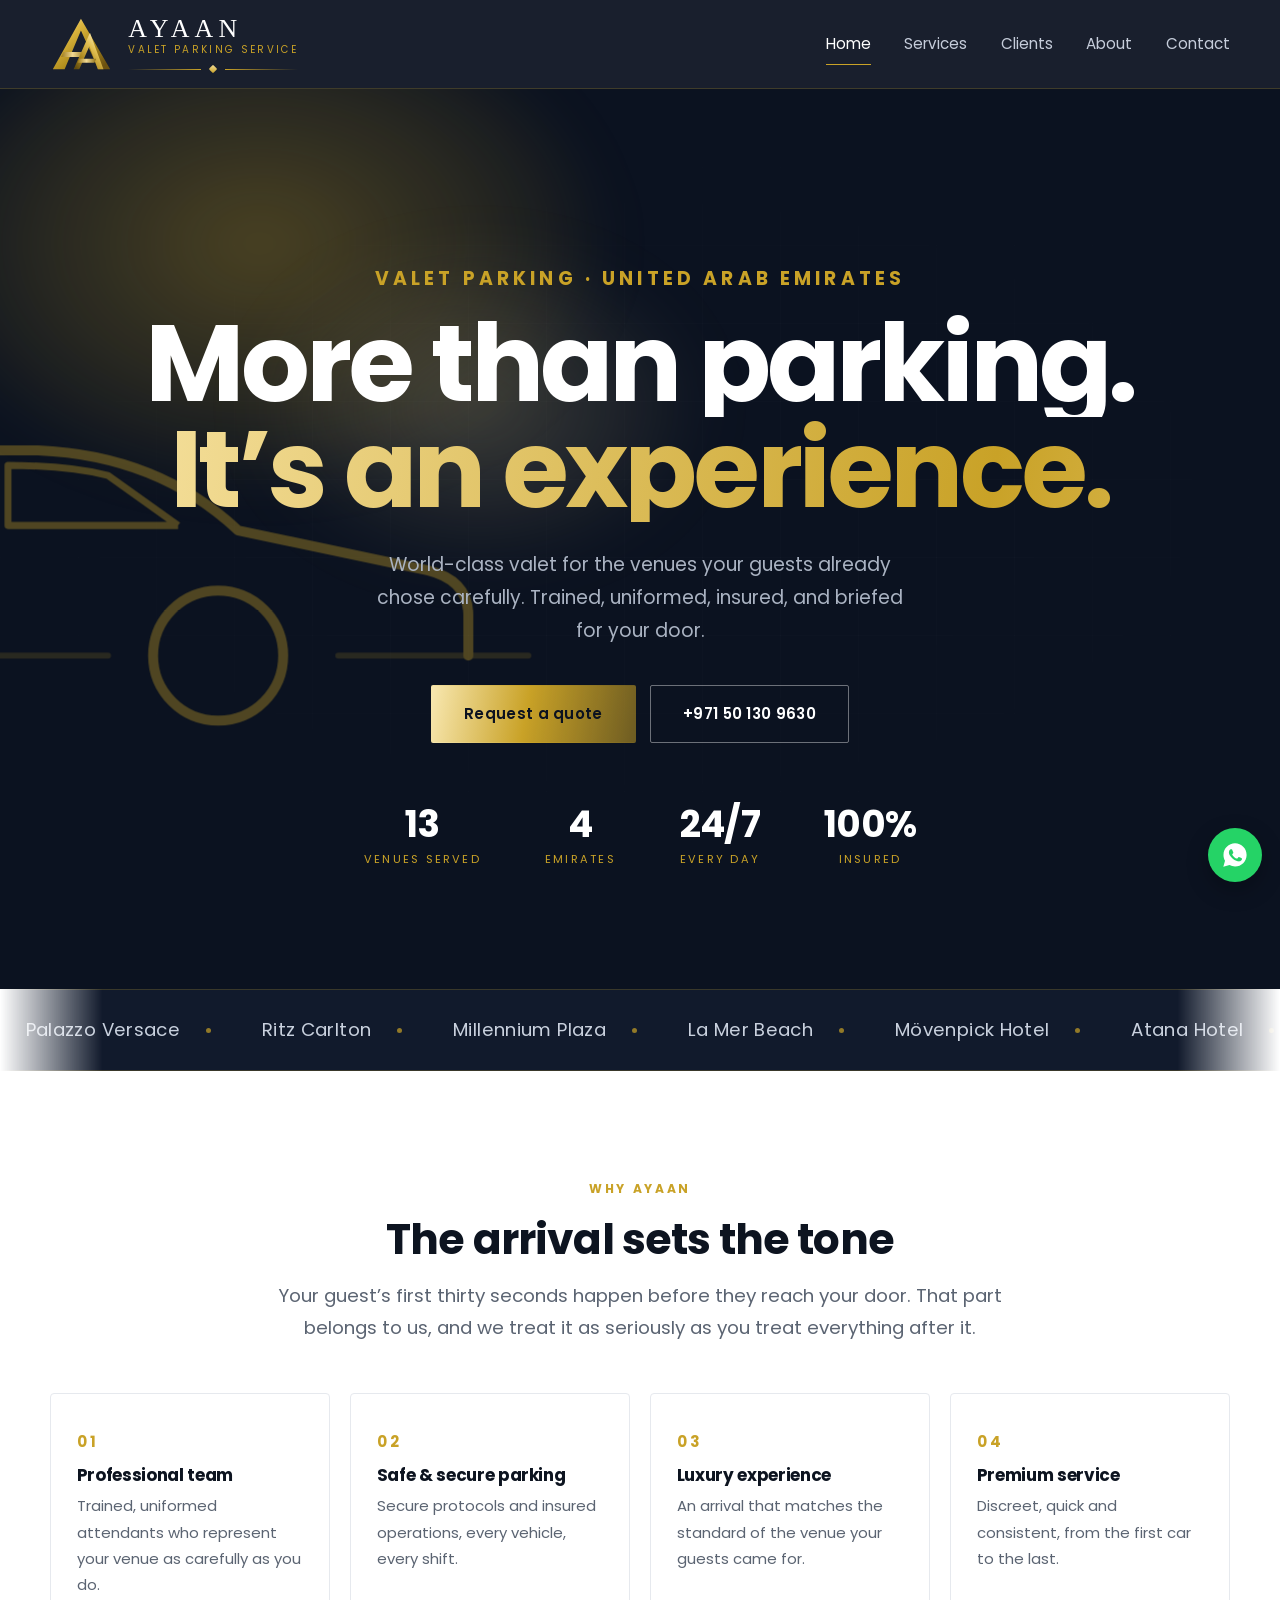
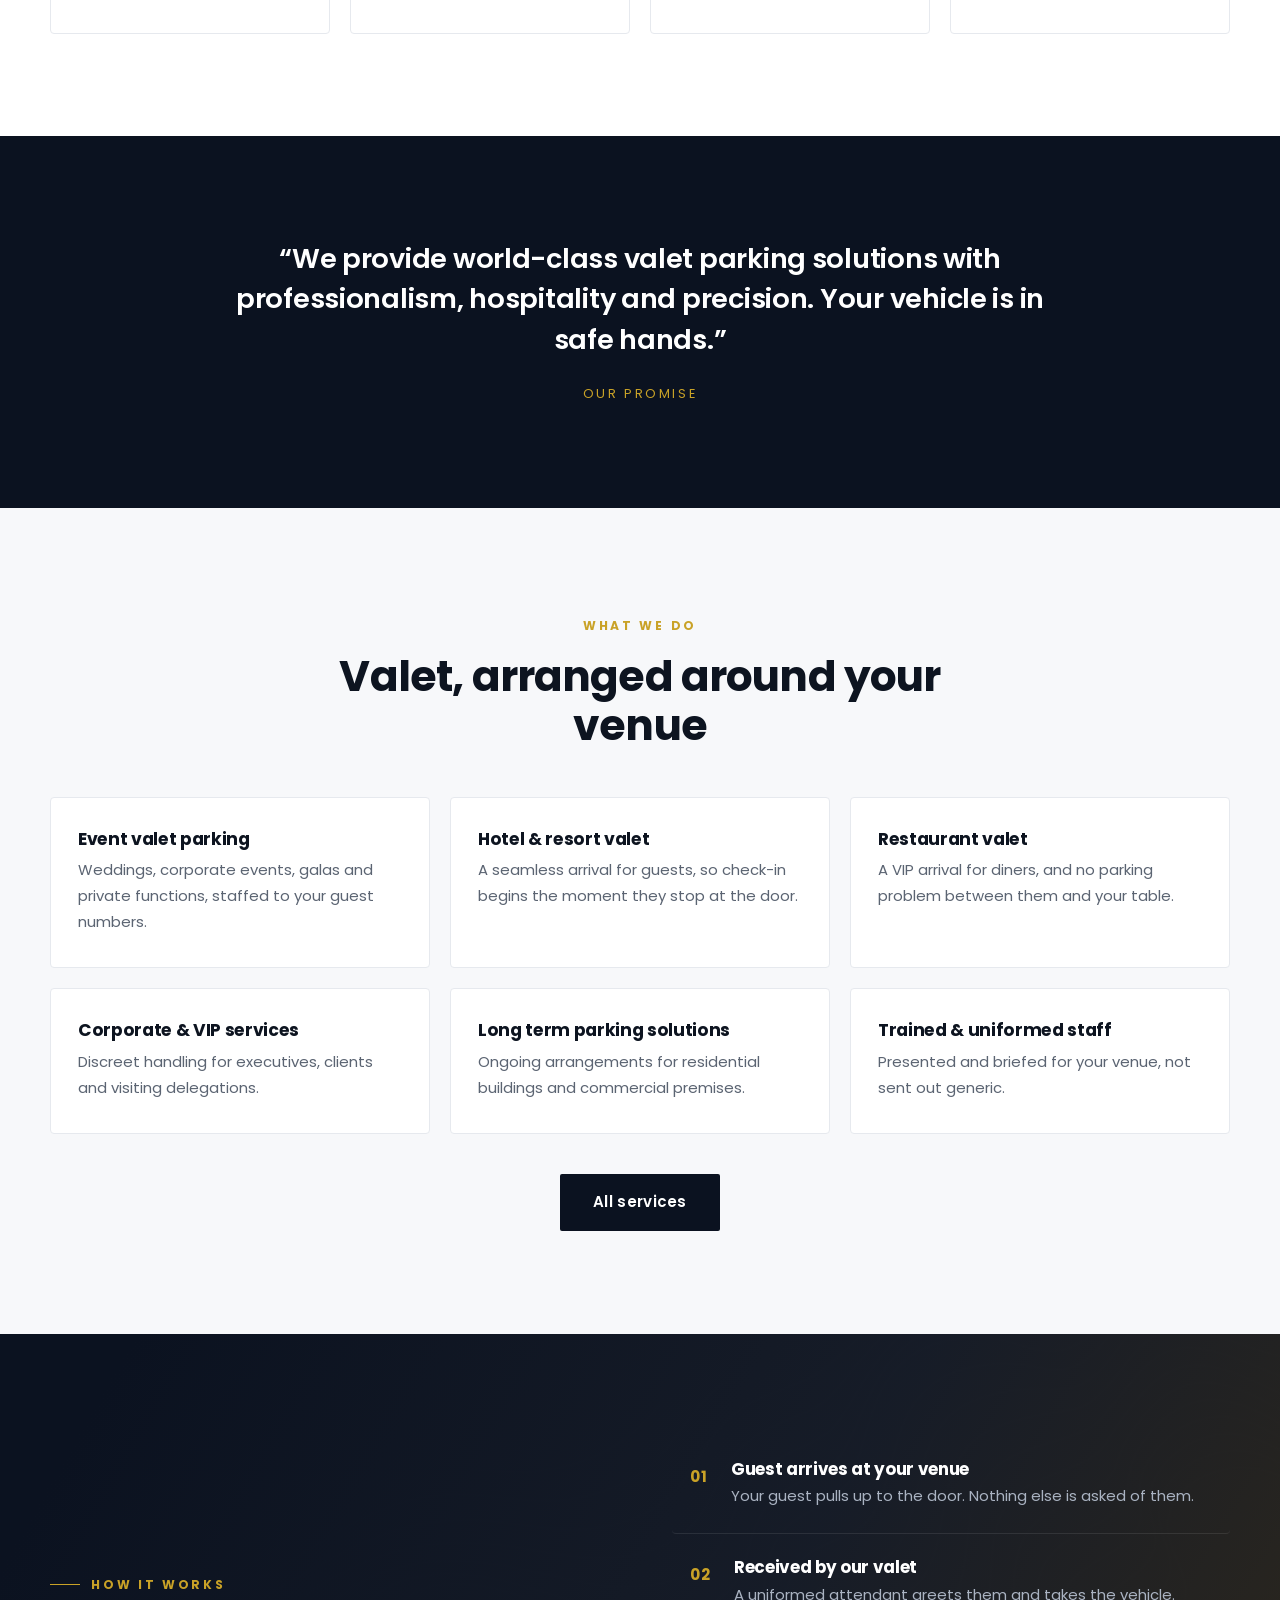
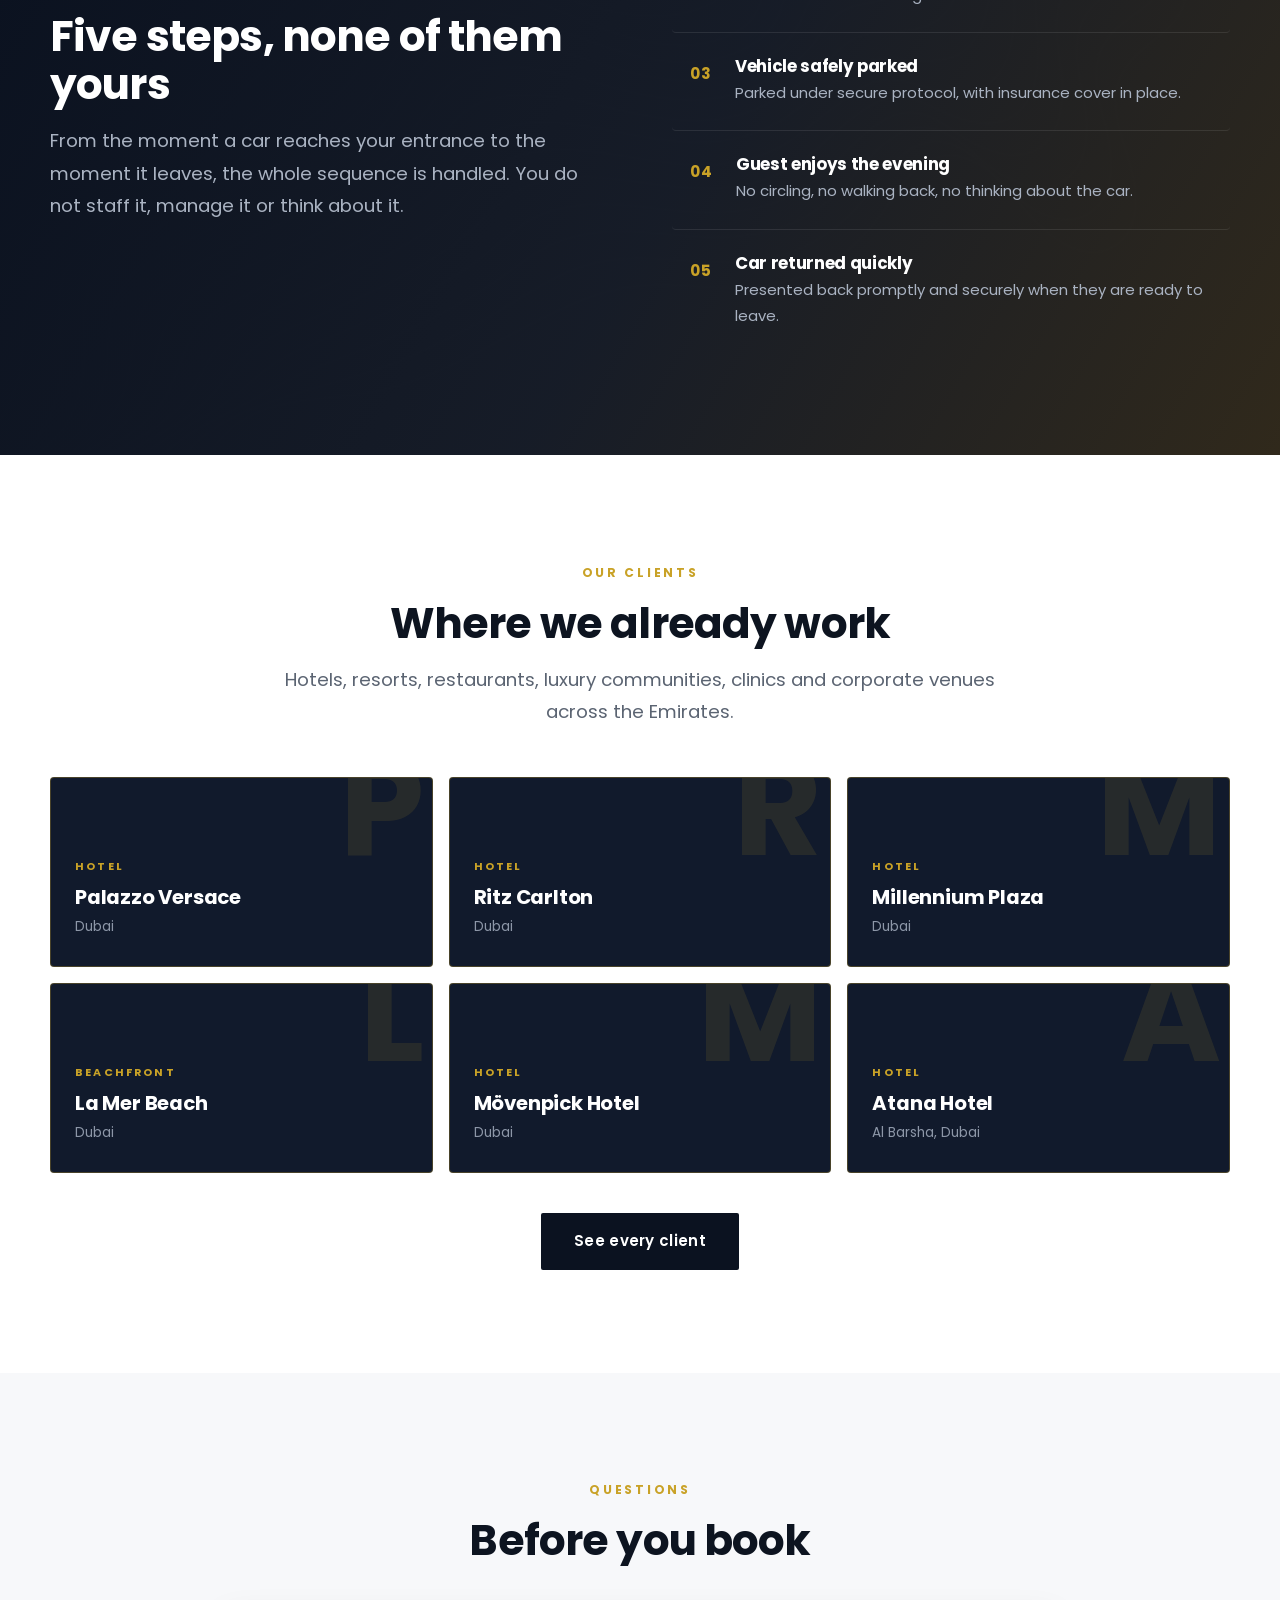
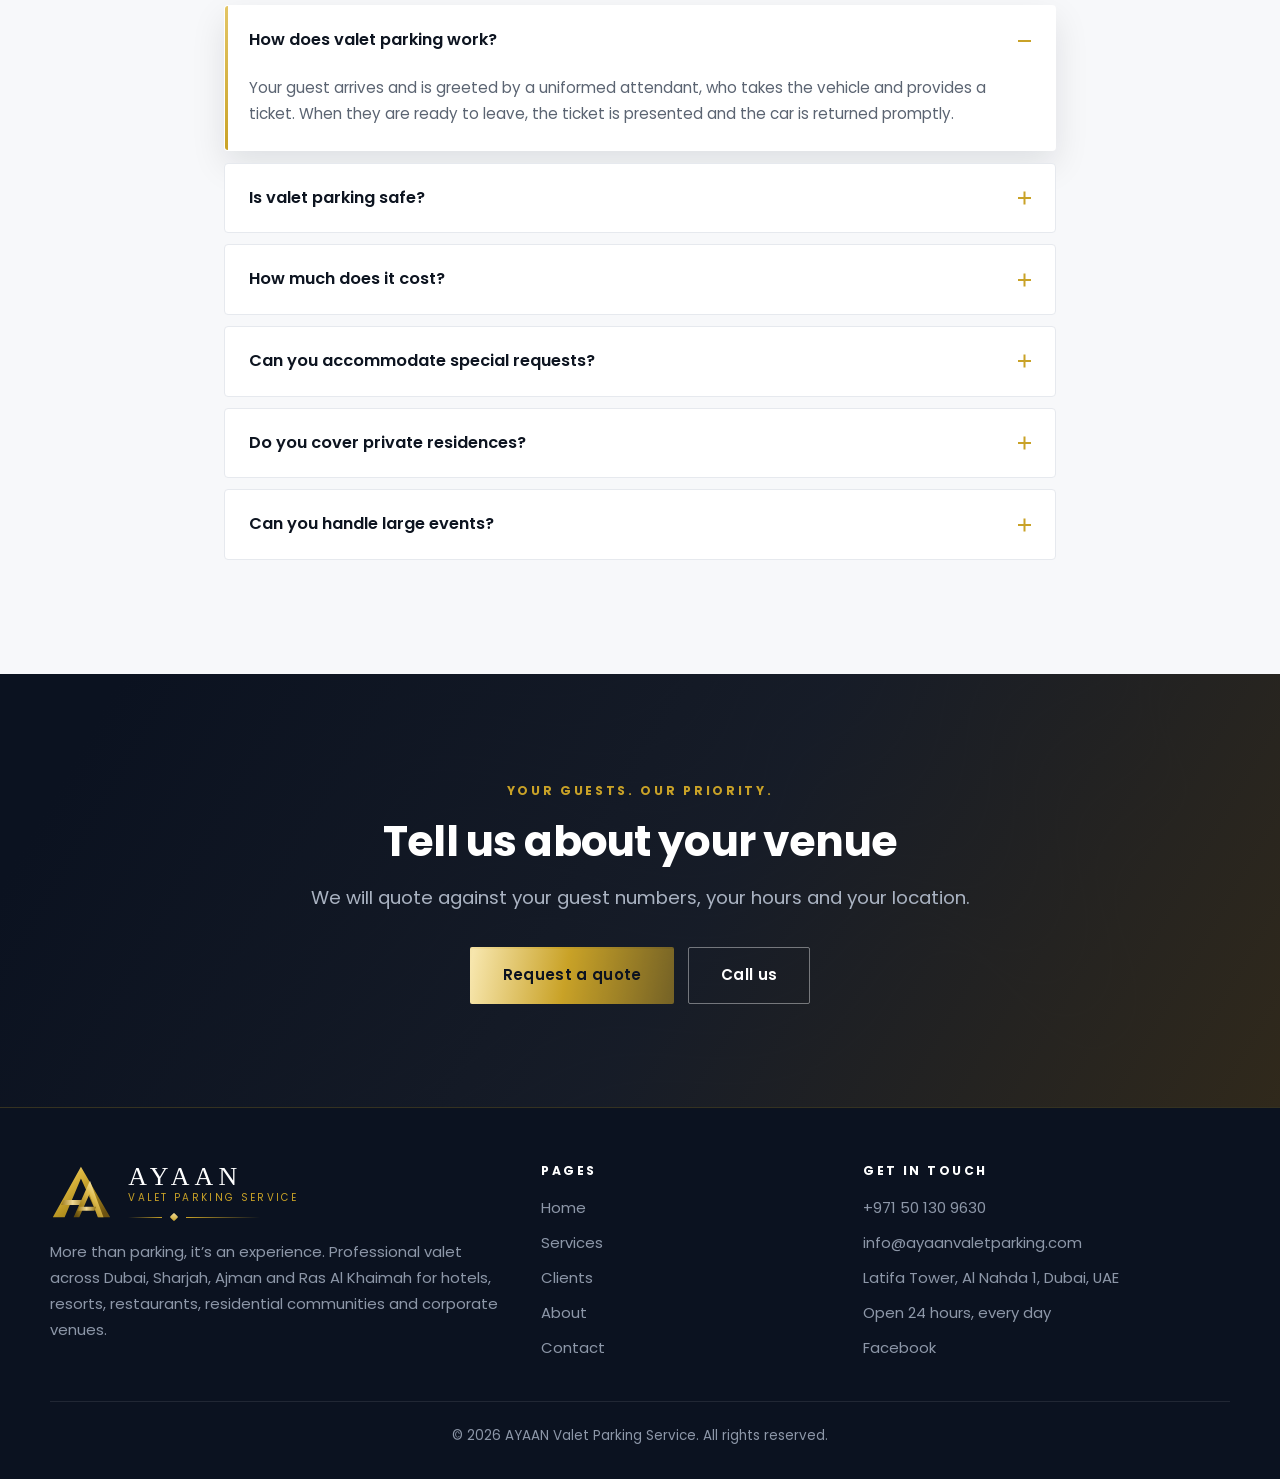
==== commit 5d87acc1: "v2: redraw the monogram against the brochure, side by side Three passes, each checked by rendering m" ====
--- a/v2/index.html
+++ b/v2/index.html
@@ -28,29 +28,25 @@
 <header class="hdr">
   <div class="wrap hdr__in">
     <a class="brand" href="index.html" aria-label="AYAAN Valet Parking Service, home">
-      <svg class="brand__mark" viewBox="0 0 100 100" role="img" aria-label="AYAAN">
+      <svg class="brand__mark" viewBox="0 0 112 96" role="img" aria-label="AYAAN">
   <defs>
-    <linearGradient id="gA" x1=".1" y1="0" x2=".9" y2="1">
-      <stop offset="0" stop-color="#f7e9bb"/><stop offset=".38" stop-color="#d4ac2e"/>
-      <stop offset=".72" stop-color="#a07d18"/><stop offset="1" stop-color="#6d5210"/>
-    </linearGradient>
-    <linearGradient id="gB" x1="1" y1=".1" x2="0" y2=".9">
-      <stop offset="0" stop-color="#f2dda2"/><stop offset=".45" stop-color="#c19a22"/>
-      <stop offset="1" stop-color="#7d5f12"/>
-    </linearGradient>
-    <linearGradient id="gC" x1="0" y1="0" x2="1" y2="0">
-      <stop offset="0" stop-color="#e8cf87"/><stop offset="1" stop-color="#9b7a19"/>
+    <linearGradient id="gOut" x1=".08" y1="0" x2=".92" y2=".9">
+      <stop offset="0" stop-color="#f8ecc0"/><stop offset=".3" stop-color="#dcb63f"/>
+      <stop offset=".62" stop-color="#b28f1e"/><stop offset="1" stop-color="#6d5210"/>
+    </linearGradient>
+    <linearGradient id="gIn" x1=".9" y1=".05" x2=".1" y2="1">
+      <stop offset="0" stop-color="#fdf5d6"/><stop offset=".36" stop-color="#e3c052"/>
+      <stop offset=".74" stop-color="#a6831b"/><stop offset="1" stop-color="#5f4a0e"/>
+    </linearGradient>
+    <linearGradient id="gBar" x1="0" y1="0" x2="1" y2="0">
+      <stop offset="0" stop-color="#9d7a18"/><stop offset=".48" stop-color="#f0d894"/>
+      <stop offset="1" stop-color="#8f7015"/>
     </linearGradient>
   </defs>
-  <!-- Outer A: one heavy chevron. Apex sharp, strokes thick, counter left open
-       so the smaller A can sit inside it. -->
-  <path d="M46 4 H58 L96 96 H80 L52 26 L24 96 H8 Z" fill="url(#gA)"/>
-  <!-- Its crossbar, low and tapering, as on the brochure mark. -->
-  <path d="M25 68 H74 L79 81 H20 Z" fill="url(#gC)"/>
-  <!-- Inner A, wholly within the outer counter and offset right, which is what
-       gives the mark its layered read. -->
-  <path d="M58 38 H65 L88 96 H77 L61 54 L45 96 H35 Z" fill="url(#gB)"/>
-  <path d="M46 76 H79 L82 86 H43 Z" fill="url(#gB)"/>
+  <path d="M55 3 L107 93 H86 L55 24 L26 93 H5 Z" fill="url(#gOut)"/>
+  <path d="M24 62 H63 L58.5 71 H19.5 Z" fill="url(#gBar)"/>
+  <path d="M71 28 L95 93 H85 L70 52 L52 93 H42 Z" fill="url(#gIn)"/>
+  <path d="M52 74 H82 L79 81.5 H49 Z" fill="url(#gBar)"/>
 </svg>
       <span class="brand__text">
         <span class="brand__name">AYAAN</span>
@@ -328,29 +324,25 @@
     <div class="ftr__cols">
       <div>
         <span class="brand brand--ftr">
-          <svg class="brand__mark" viewBox="0 0 100 100" role="img" aria-label="AYAAN">
+          <svg class="brand__mark" viewBox="0 0 112 96" role="img" aria-label="AYAAN">
   <defs>
-    <linearGradient id="gA" x1=".1" y1="0" x2=".9" y2="1">
-      <stop offset="0" stop-color="#f7e9bb"/><stop offset=".38" stop-color="#d4ac2e"/>
-      <stop offset=".72" stop-color="#a07d18"/><stop offset="1" stop-color="#6d5210"/>
-    </linearGradient>
-    <linearGradient id="gB" x1="1" y1=".1" x2="0" y2=".9">
-      <stop offset="0" stop-color="#f2dda2"/><stop offset=".45" stop-color="#c19a22"/>
-      <stop offset="1" stop-color="#7d5f12"/>
-    </linearGradient>
-    <linearGradient id="gC" x1="0" y1="0" x2="1" y2="0">
-      <stop offset="0" stop-color="#e8cf87"/><stop offset="1" stop-color="#9b7a19"/>
+    <linearGradient id="gOut" x1=".08" y1="0" x2=".92" y2=".9">
+      <stop offset="0" stop-color="#f8ecc0"/><stop offset=".3" stop-color="#dcb63f"/>
+      <stop offset=".62" stop-color="#b28f1e"/><stop offset="1" stop-color="#6d5210"/>
+    </linearGradient>
+    <linearGradient id="gIn" x1=".9" y1=".05" x2=".1" y2="1">
+      <stop offset="0" stop-color="#fdf5d6"/><stop offset=".36" stop-color="#e3c052"/>
+      <stop offset=".74" stop-color="#a6831b"/><stop offset="1" stop-color="#5f4a0e"/>
+    </linearGradient>
+    <linearGradient id="gBar" x1="0" y1="0" x2="1" y2="0">
+      <stop offset="0" stop-color="#9d7a18"/><stop offset=".48" stop-color="#f0d894"/>
+      <stop offset="1" stop-color="#8f7015"/>
     </linearGradient>
   </defs>
-  <!-- Outer A: one heavy chevron. Apex sharp, strokes thick, counter left open
-       so the smaller A can sit inside it. -->
-  <path d="M46 4 H58 L96 96 H80 L52 26 L24 96 H8 Z" fill="url(#gA)"/>
-  <!-- Its crossbar, low and tapering, as on the brochure mark. -->
-  <path d="M25 68 H74 L79 81 H20 Z" fill="url(#gC)"/>
-  <!-- Inner A, wholly within the outer counter and offset right, which is what
-       gives the mark its layered read. -->
-  <path d="M58 38 H65 L88 96 H77 L61 54 L45 96 H35 Z" fill="url(#gB)"/>
-  <path d="M46 76 H79 L82 86 H43 Z" fill="url(#gB)"/>
+  <path d="M55 3 L107 93 H86 L55 24 L26 93 H5 Z" fill="url(#gOut)"/>
+  <path d="M24 62 H63 L58.5 71 H19.5 Z" fill="url(#gBar)"/>
+  <path d="M71 28 L95 93 H85 L70 52 L52 93 H42 Z" fill="url(#gIn)"/>
+  <path d="M52 74 H82 L79 81.5 H49 Z" fill="url(#gBar)"/>
 </svg>
           <span class="brand__text">
             <span class="brand__name">AYAAN</span>
--- a/v2/assets/css/site.css
+++ b/v2/assets/css/site.css
@@ -93,7 +93,7 @@
 .hdr[data-scrolled='true'] .brand{transform:scale(.86)}
 /* Redrawn as vector, so it carries no background of its own and can sit on any
    colour at any size. */
-.brand__mark{width:58px;height:58px;flex:none;display:block}
+.brand__mark{height:54px;width:auto;flex:none;display:block}
 .brand__text{display:flex;flex-direction:column;gap:.2rem}
 .brand__name{font-family:Georgia,'Times New Roman',serif;color:#fff;font-size:1.62rem;
   letter-spacing:.2em;line-height:1}
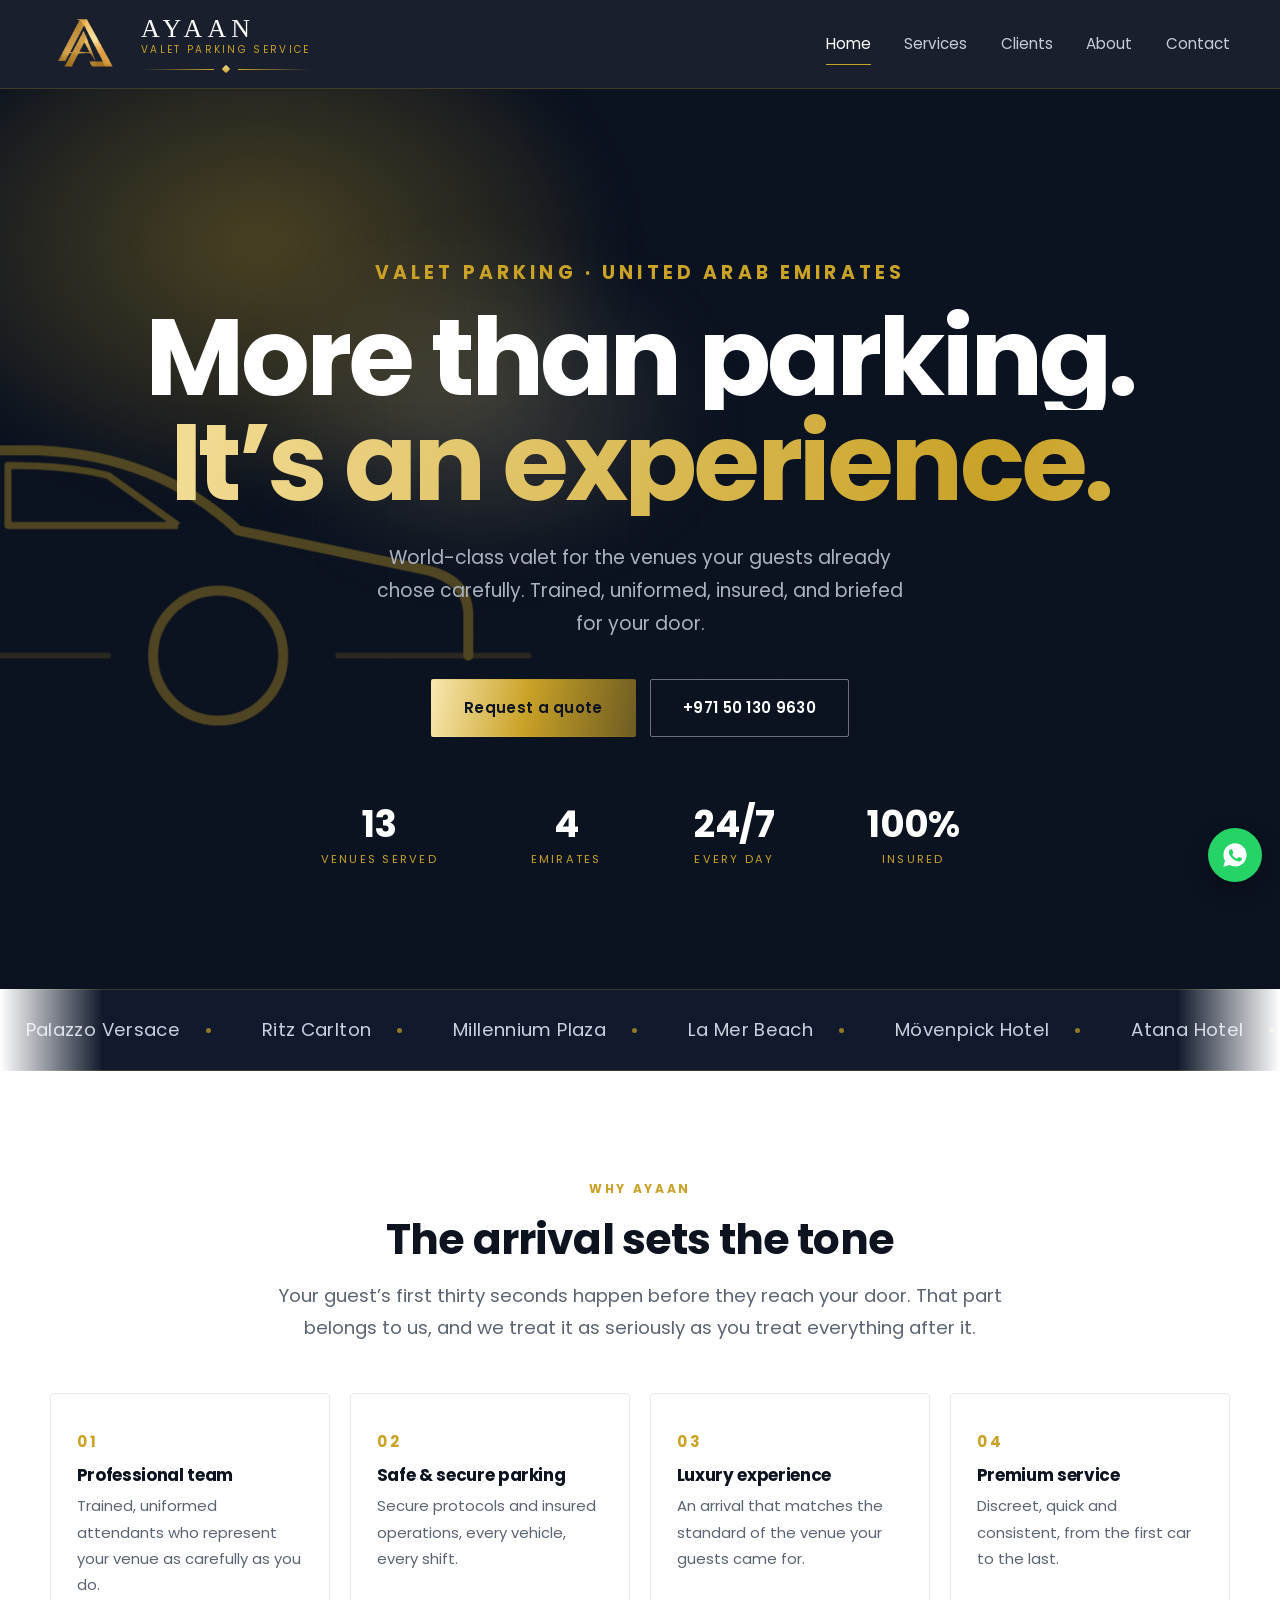
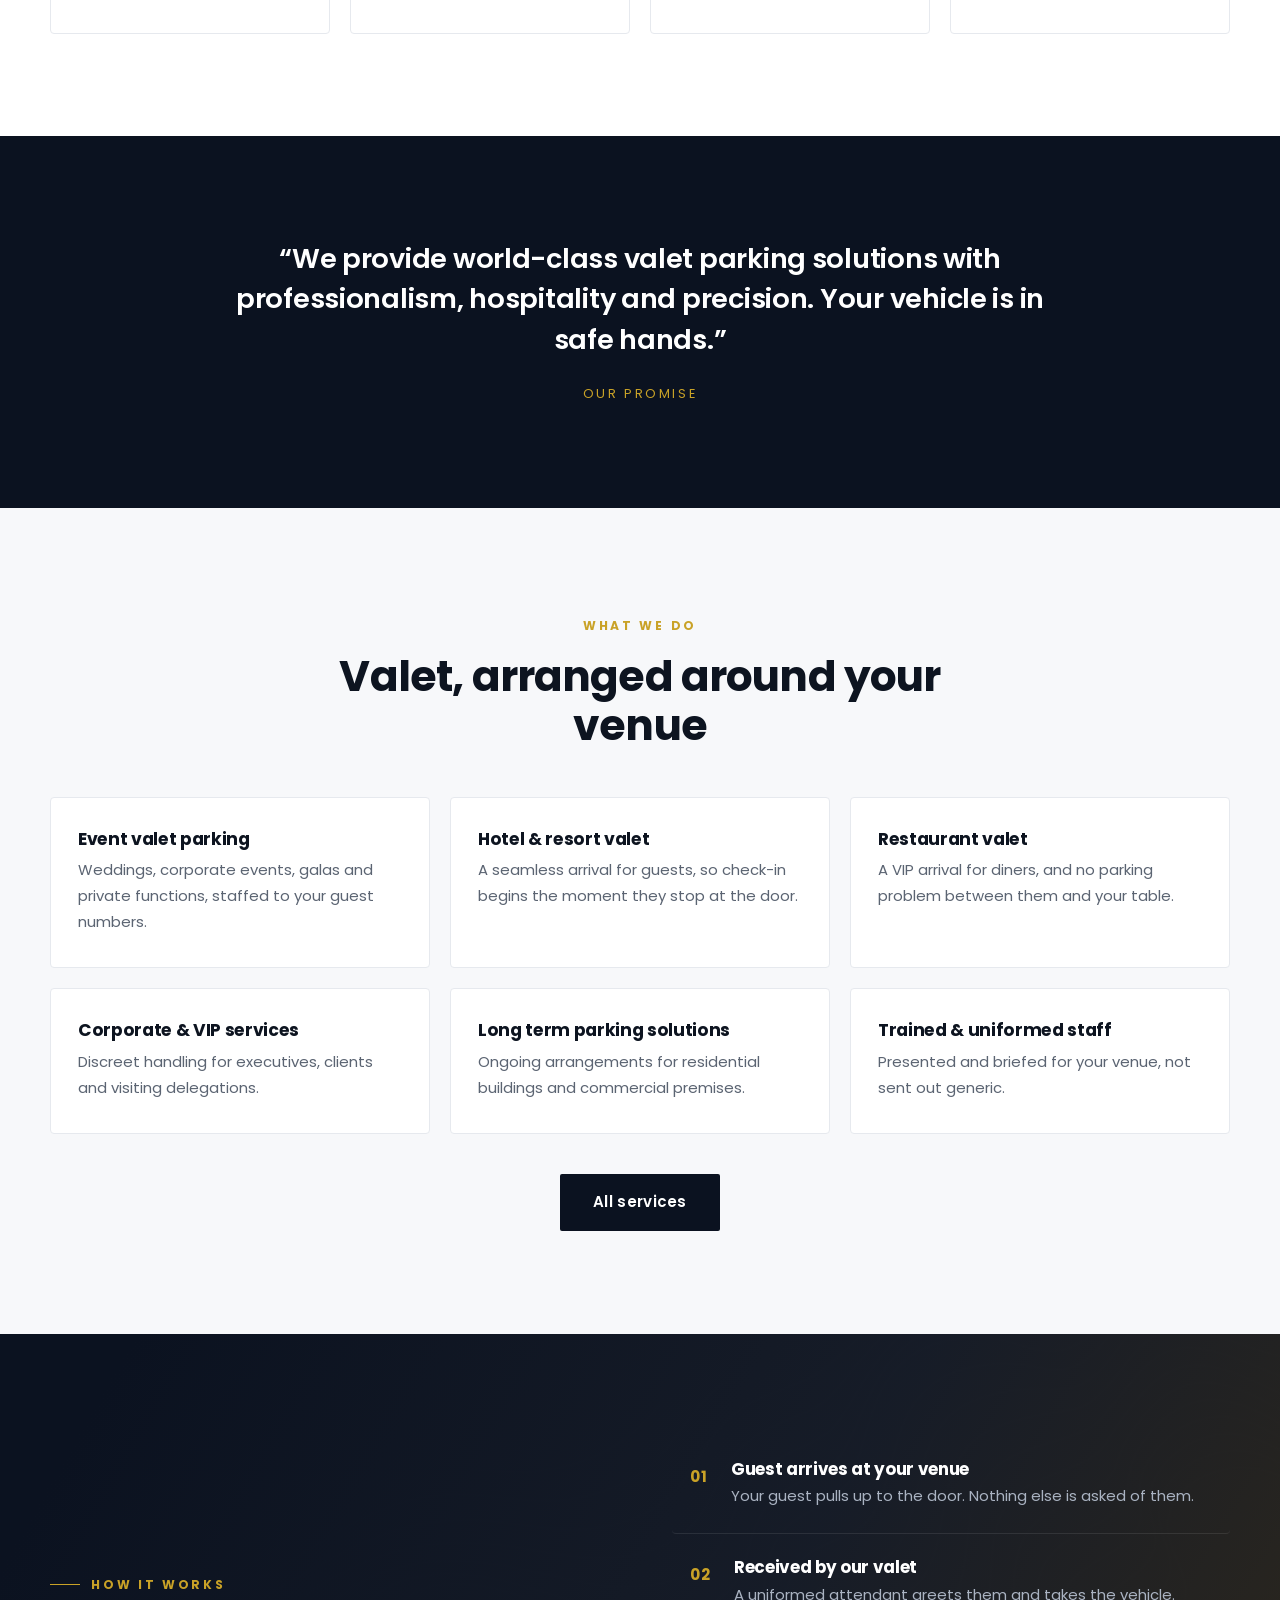
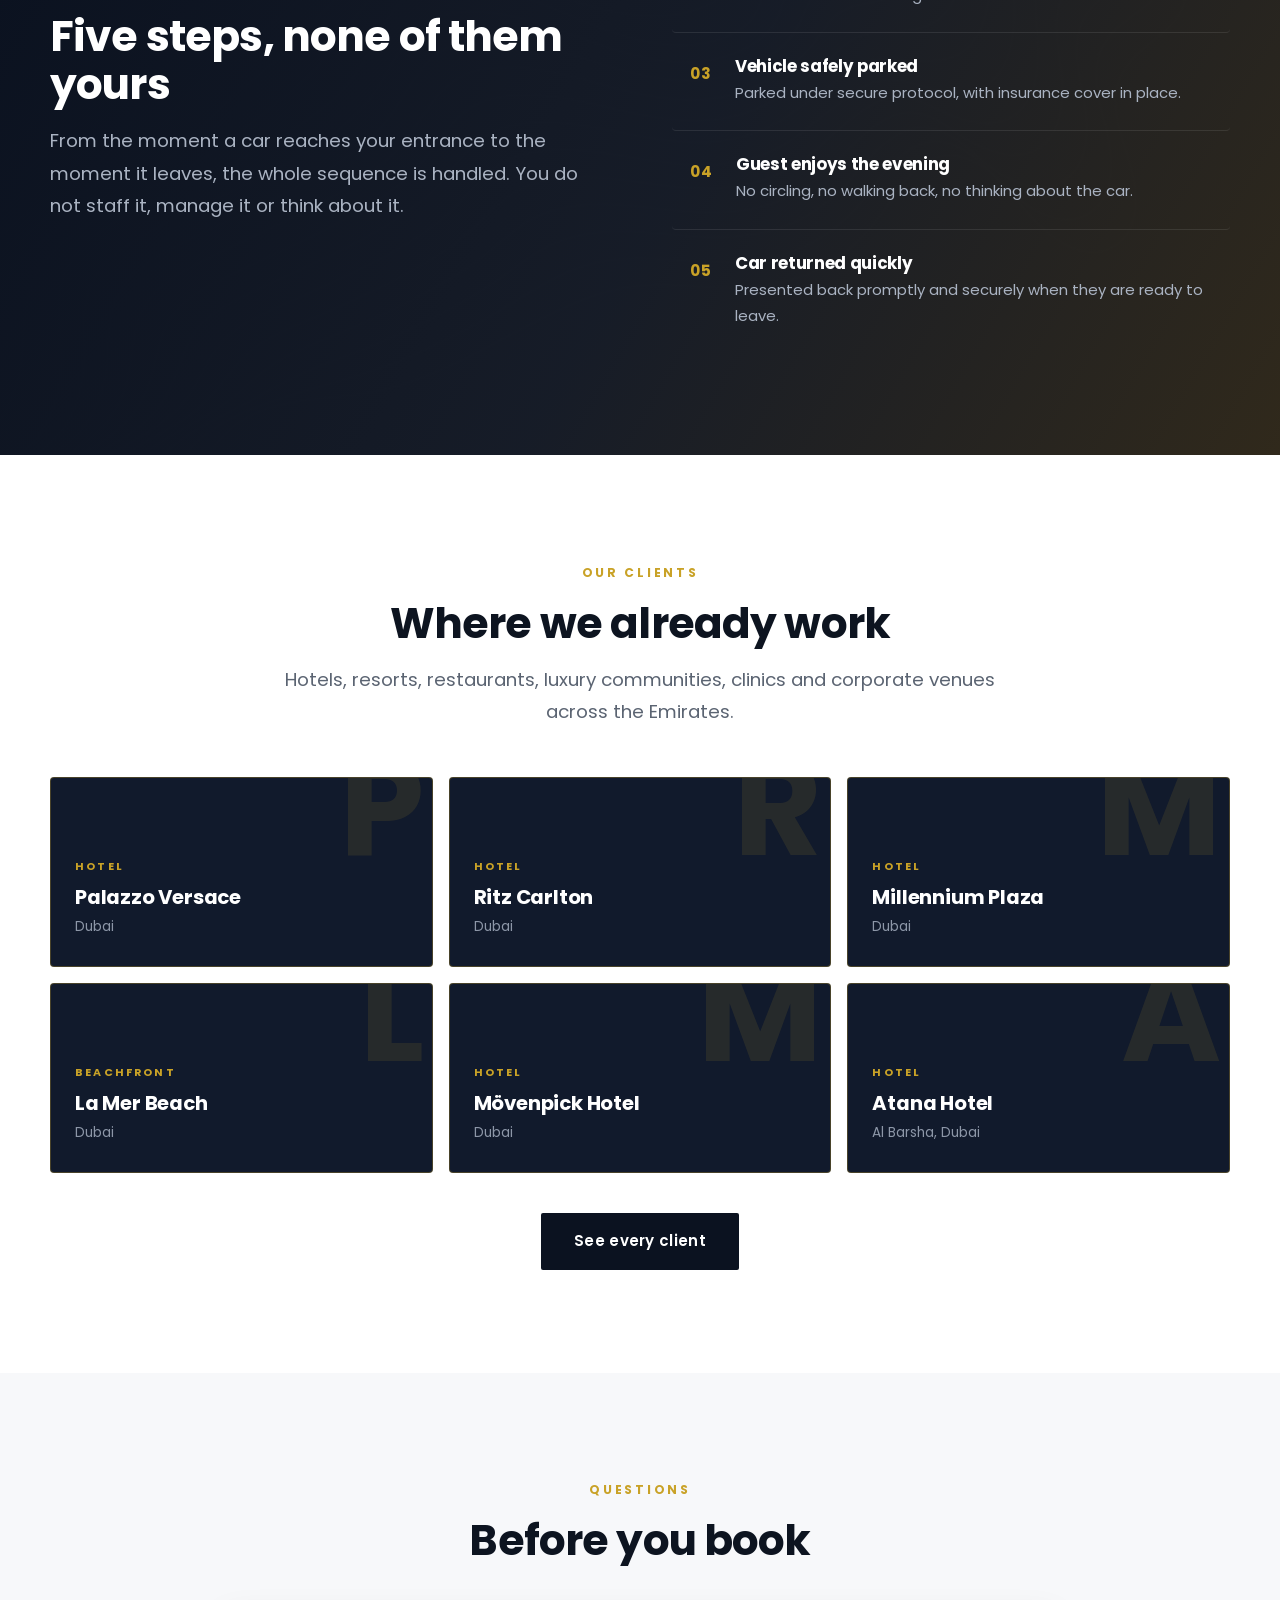
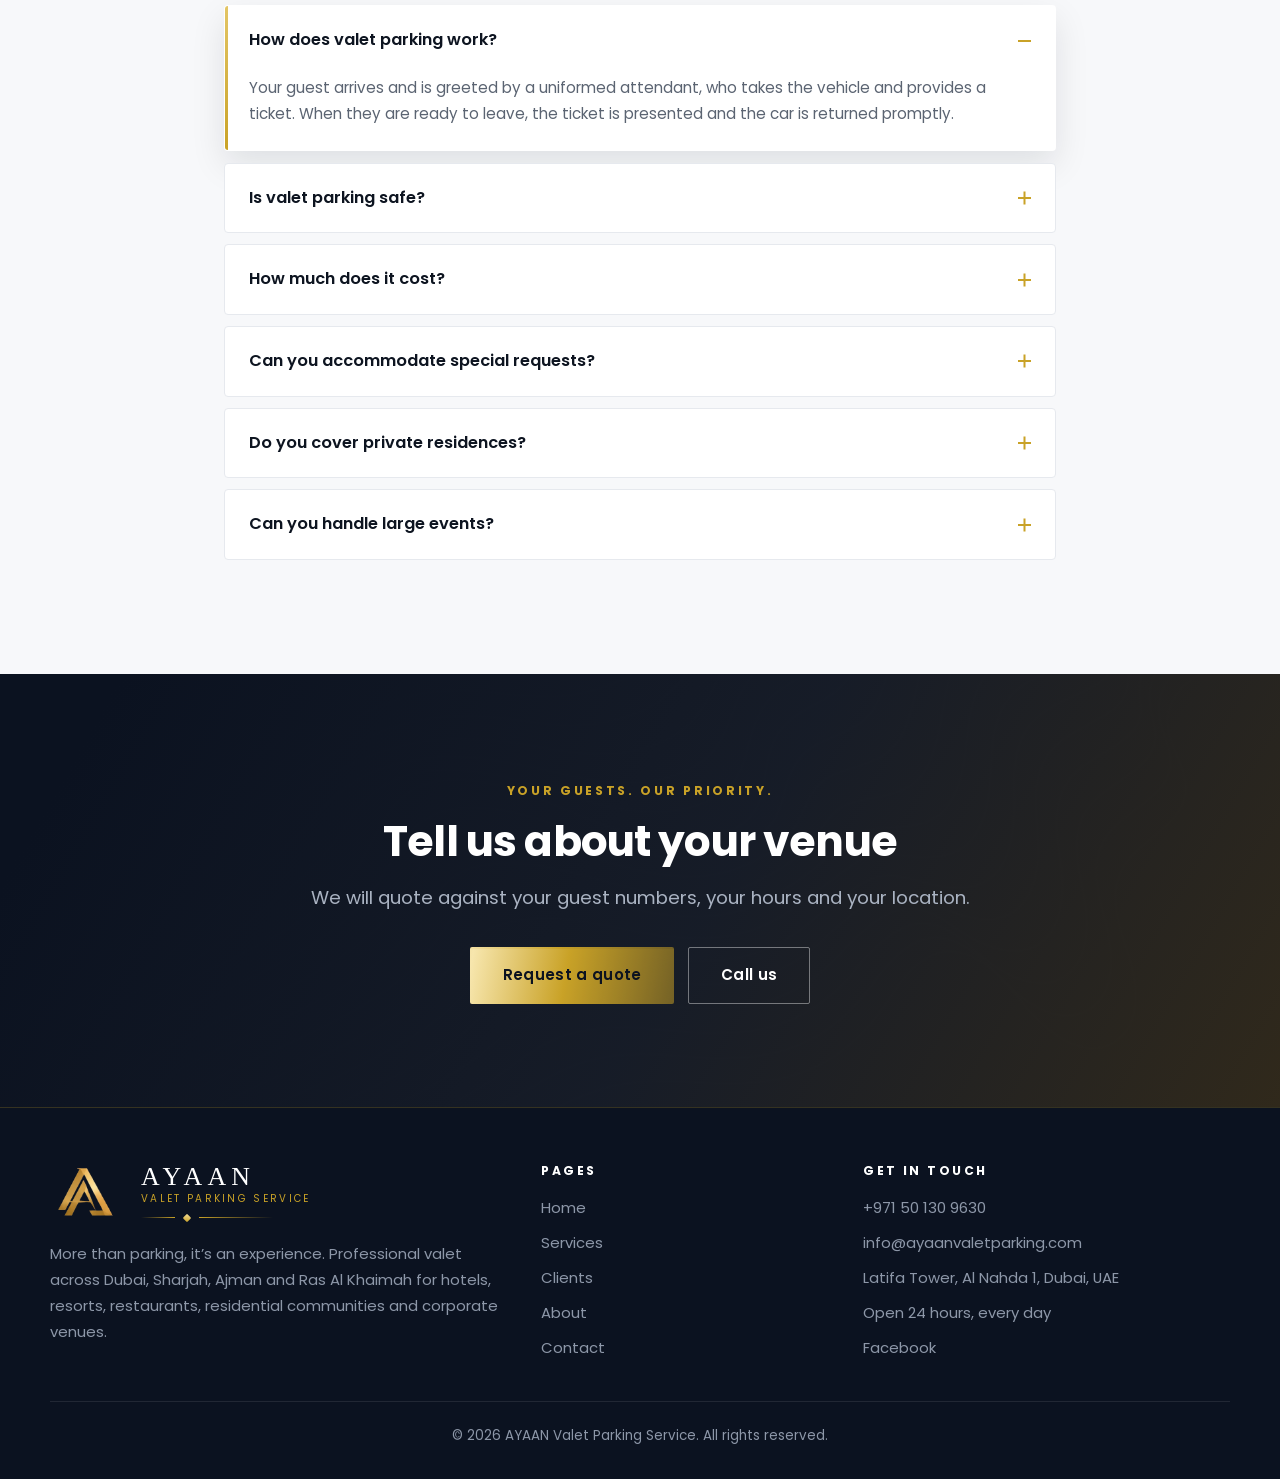
==== commit f9a0bc9c: "v2: use the real monogram, and glow the stats on hover Six passes at redrawing the mark by hand and " ====
--- a/v2/index.html
+++ b/v2/index.html
@@ -28,26 +28,7 @@
 <header class="hdr">
   <div class="wrap hdr__in">
     <a class="brand" href="index.html" aria-label="AYAAN Valet Parking Service, home">
-      <svg class="brand__mark" viewBox="0 0 112 96" role="img" aria-label="AYAAN">
-  <defs>
-    <linearGradient id="gOut" x1=".08" y1="0" x2=".92" y2=".9">
-      <stop offset="0" stop-color="#f8ecc0"/><stop offset=".3" stop-color="#dcb63f"/>
-      <stop offset=".62" stop-color="#b28f1e"/><stop offset="1" stop-color="#6d5210"/>
-    </linearGradient>
-    <linearGradient id="gIn" x1=".9" y1=".05" x2=".1" y2="1">
-      <stop offset="0" stop-color="#fdf5d6"/><stop offset=".36" stop-color="#e3c052"/>
-      <stop offset=".74" stop-color="#a6831b"/><stop offset="1" stop-color="#5f4a0e"/>
-    </linearGradient>
-    <linearGradient id="gBar" x1="0" y1="0" x2="1" y2="0">
-      <stop offset="0" stop-color="#9d7a18"/><stop offset=".48" stop-color="#f0d894"/>
-      <stop offset="1" stop-color="#8f7015"/>
-    </linearGradient>
-  </defs>
-  <path d="M55 3 L107 93 H86 L55 24 L26 93 H5 Z" fill="url(#gOut)"/>
-  <path d="M24 62 H63 L58.5 71 H19.5 Z" fill="url(#gBar)"/>
-  <path d="M71 28 L95 93 H85 L70 52 L52 93 H42 Z" fill="url(#gIn)"/>
-  <path d="M52 74 H82 L79 81.5 H49 Z" fill="url(#gBar)"/>
-</svg>
+      <img class="brand__mark" src="assets/img/mark.png" alt="" width="460" height="345">
       <span class="brand__text">
         <span class="brand__name">AYAAN</span>
         <span class="brand__sub">Valet Parking Service</span>
@@ -324,26 +305,7 @@
     <div class="ftr__cols">
       <div>
         <span class="brand brand--ftr">
-          <svg class="brand__mark" viewBox="0 0 112 96" role="img" aria-label="AYAAN">
-  <defs>
-    <linearGradient id="gOut" x1=".08" y1="0" x2=".92" y2=".9">
-      <stop offset="0" stop-color="#f8ecc0"/><stop offset=".3" stop-color="#dcb63f"/>
-      <stop offset=".62" stop-color="#b28f1e"/><stop offset="1" stop-color="#6d5210"/>
-    </linearGradient>
-    <linearGradient id="gIn" x1=".9" y1=".05" x2=".1" y2="1">
-      <stop offset="0" stop-color="#fdf5d6"/><stop offset=".36" stop-color="#e3c052"/>
-      <stop offset=".74" stop-color="#a6831b"/><stop offset="1" stop-color="#5f4a0e"/>
-    </linearGradient>
-    <linearGradient id="gBar" x1="0" y1="0" x2="1" y2="0">
-      <stop offset="0" stop-color="#9d7a18"/><stop offset=".48" stop-color="#f0d894"/>
-      <stop offset="1" stop-color="#8f7015"/>
-    </linearGradient>
-  </defs>
-  <path d="M55 3 L107 93 H86 L55 24 L26 93 H5 Z" fill="url(#gOut)"/>
-  <path d="M24 62 H63 L58.5 71 H19.5 Z" fill="url(#gBar)"/>
-  <path d="M71 28 L95 93 H85 L70 52 L52 93 H42 Z" fill="url(#gIn)"/>
-  <path d="M52 74 H82 L79 81.5 H49 Z" fill="url(#gBar)"/>
-</svg>
+          <img class="brand__mark" src="assets/img/mark.png" alt="" width="460" height="345">
           <span class="brand__text">
             <span class="brand__name">AYAAN</span>
             <span class="brand__sub">Valet Parking Service</span>
--- a/v2/assets/css/site.css
+++ b/v2/assets/css/site.css
@@ -93,7 +93,11 @@
 .hdr[data-scrolled='true'] .brand{transform:scale(.86)}
 /* Redrawn as vector, so it carries no background of its own and can sit on any
    colour at any size. */
-.brand__mark{height:54px;width:auto;flex:none;display:block}
+.brand__mark{height:58px;width:auto;flex:none;display:block;
+  /* Background keyed out by luminance, so the mark sits on any colour. Screen
+     blending was the wrong fix: it lightens, so the dark ground showed as a
+     paler box rather than disappearing. */
+  }
 .brand__text{display:flex;flex-direction:column;gap:.2rem}
 .brand__name{font-family:Georgia,'Times New Roman',serif;color:#fff;font-size:1.62rem;
   letter-spacing:.2em;line-height:1}
@@ -259,10 +263,27 @@
 /* a quiet row of facts, which reads as confidence rather than decoration */
 .hero__stats{display:flex;flex-wrap:wrap;justify-content:center;gap:clamp(1.6rem,5vw,4rem);
   margin-top:clamp(3rem,7vh,4.5rem);opacity:0;animation:fade 1s ease 2s forwards}
+.hero__stat{position:relative;padding:.4rem .9rem;border-radius:4px;cursor:default;
+  transition:transform .3s cubic-bezier(.2,.8,.3,1)}
+.hero__stat:hover{transform:translateY(-4px)}
 .hero__stat b{display:block;font-size:clamp(1.6rem,3.2vw,2.3rem);color:#fff;line-height:1;
-  letter-spacing:-.02em}
+  letter-spacing:-.02em;transition:color .35s ease,text-shadow .35s ease}
+/* The glow is a text-shadow rather than a filter, so only the numeral lights up
+   and the label underneath stays crisp. */
+.hero__stat:hover b{color:#fff6dd;
+  text-shadow:0 0 18px rgba(243,221,151,.75), 0 0 42px rgba(201,162,39,.45)}
 .hero__stat span{display:block;margin-top:.45rem;font-size:.7rem;letter-spacing:.2em;
-  text-transform:uppercase;color:var(--gold)}
+  text-transform:uppercase;color:var(--gold);transition:color .35s ease}
+.hero__stat:hover span{color:var(--gold-soft)}
+/* a gold pool that blooms behind the pair */
+.hero__stat::after{content:'';position:absolute;inset:-10% -8%;z-index:-1;border-radius:50%;
+  background:radial-gradient(closest-side,rgba(201,162,39,.30),transparent 72%);
+  opacity:0;transform:scale(.7);transition:opacity .4s ease,transform .5s cubic-bezier(.2,.8,.3,1)}
+.hero__stat:hover::after{opacity:1;transform:scale(1)}
+@media (prefers-reduced-motion:reduce){
+  .hero__stat,.hero__stat b,.hero__stat span,.hero__stat::after{transition:none}
+  .hero__stat:hover{transform:none}
+}
 
 @media (prefers-reduced-motion:reduce){
   .hero__aura,.hero__aura2{animation:none;transition:none}
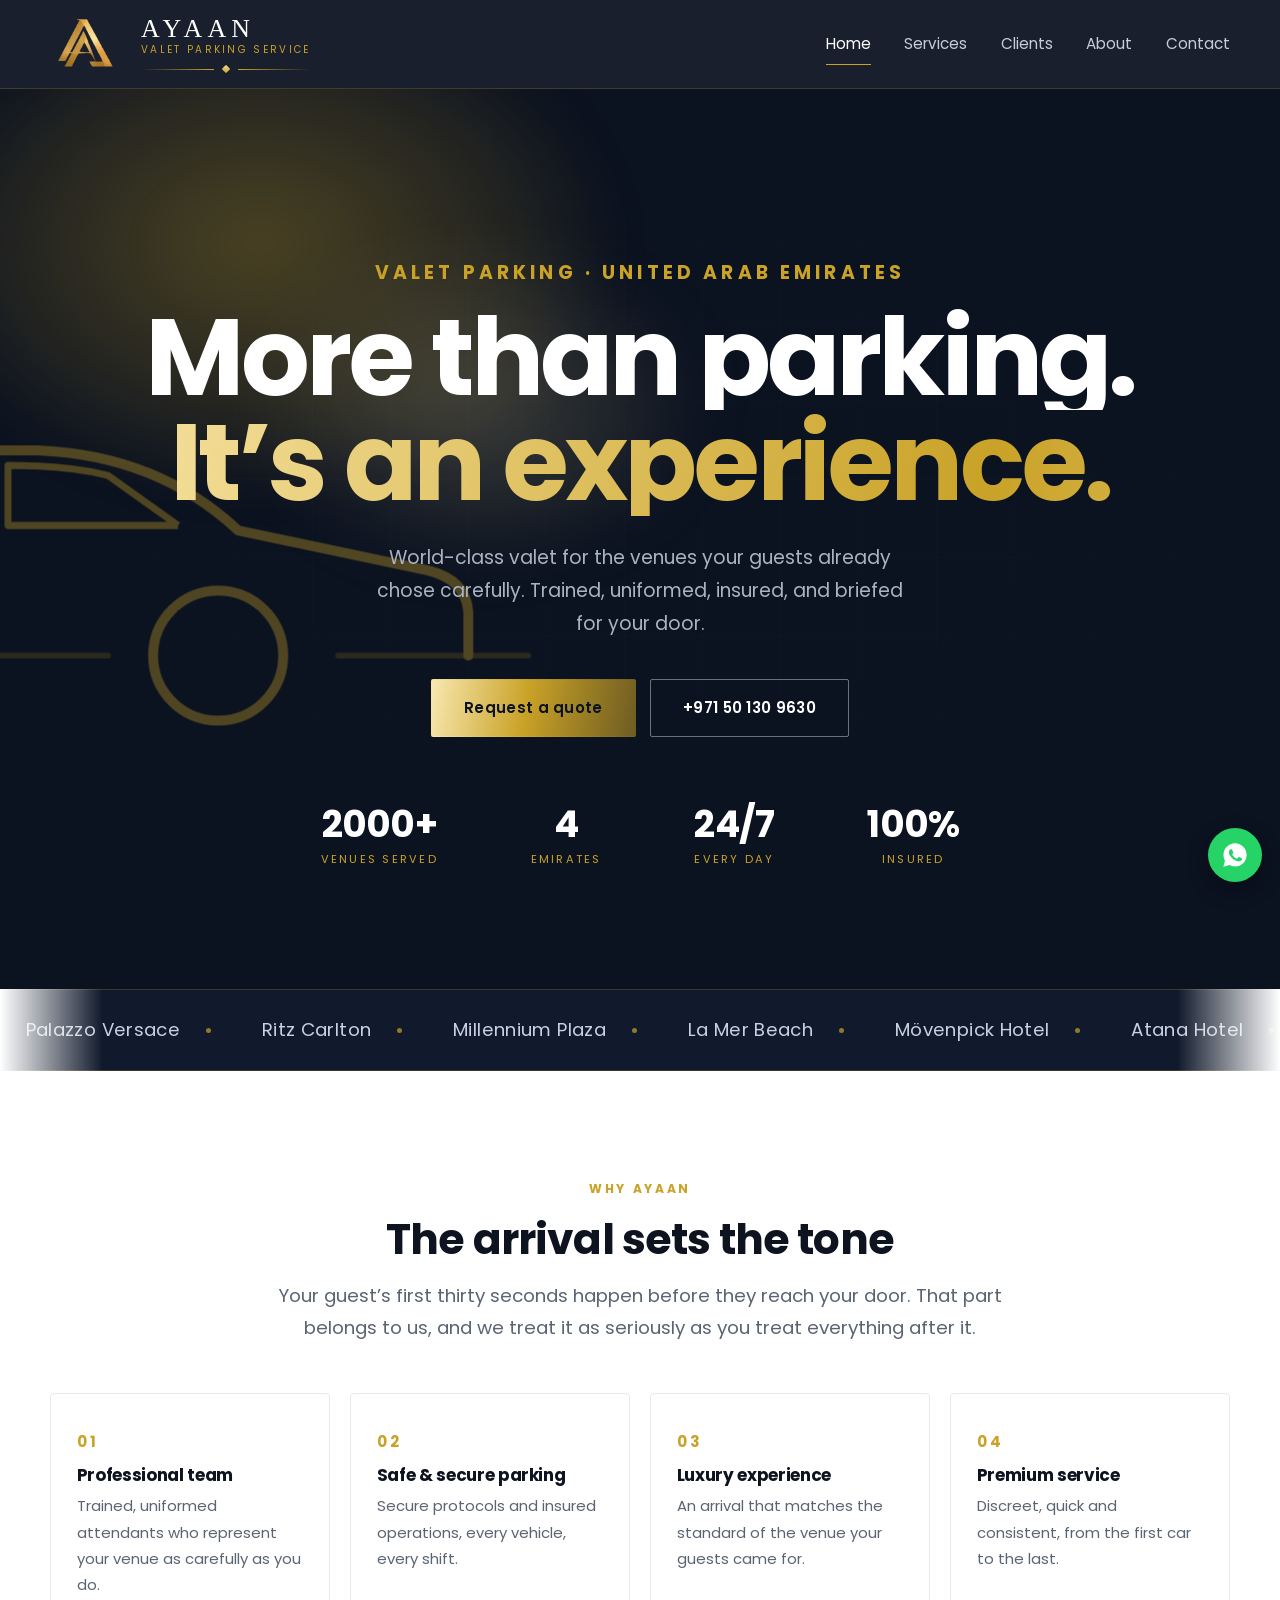
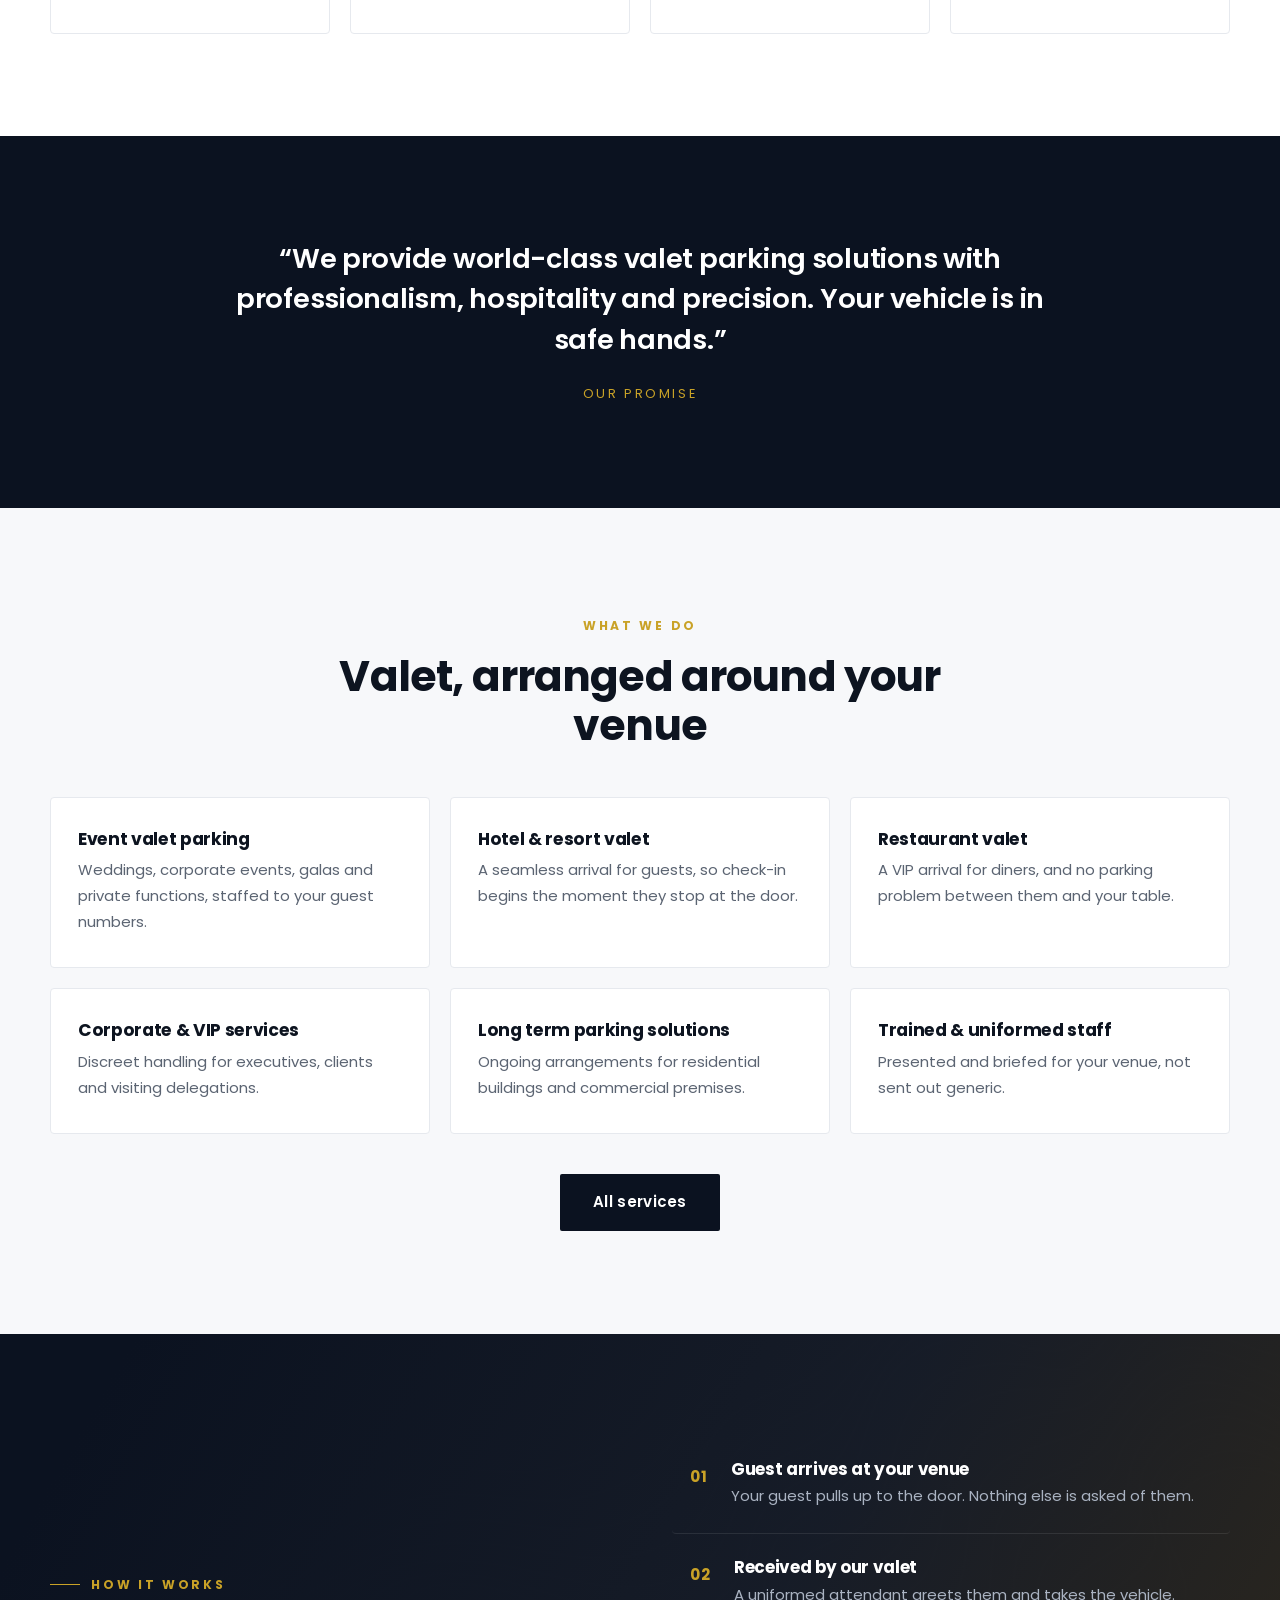
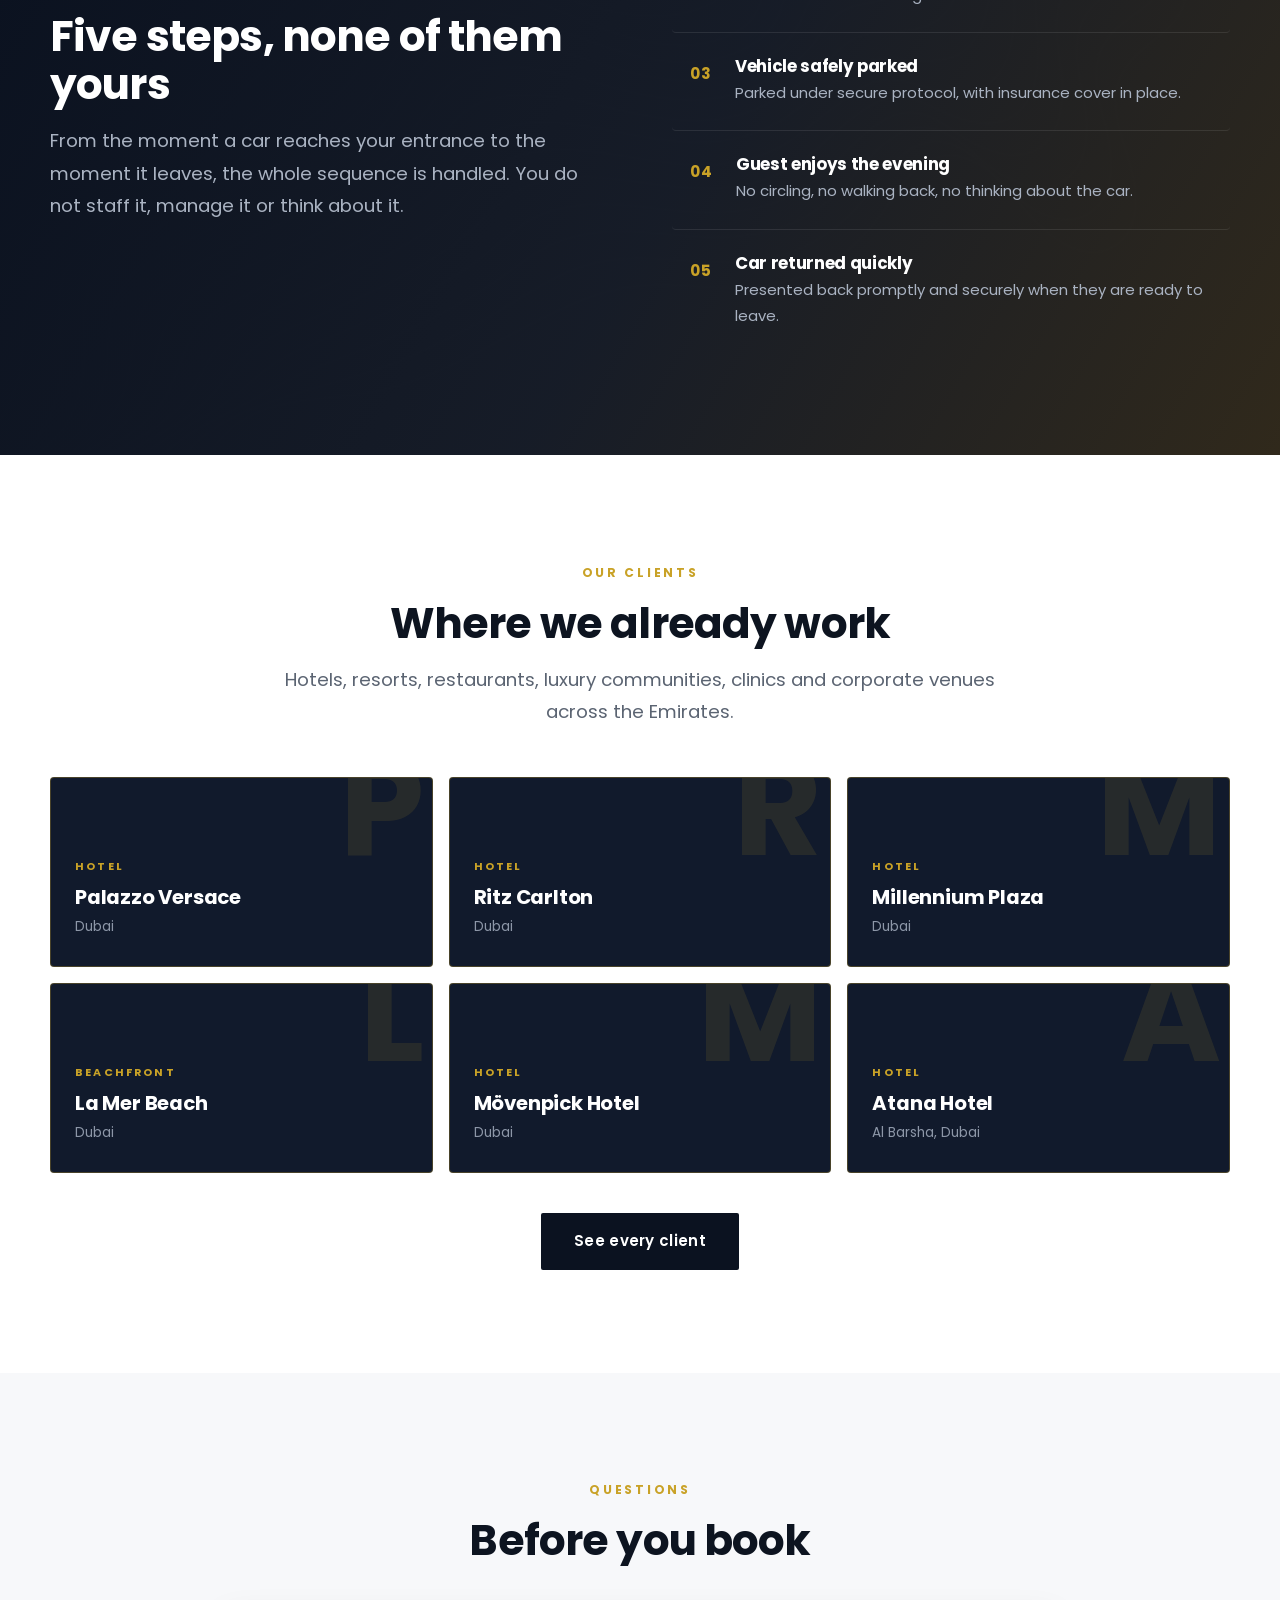
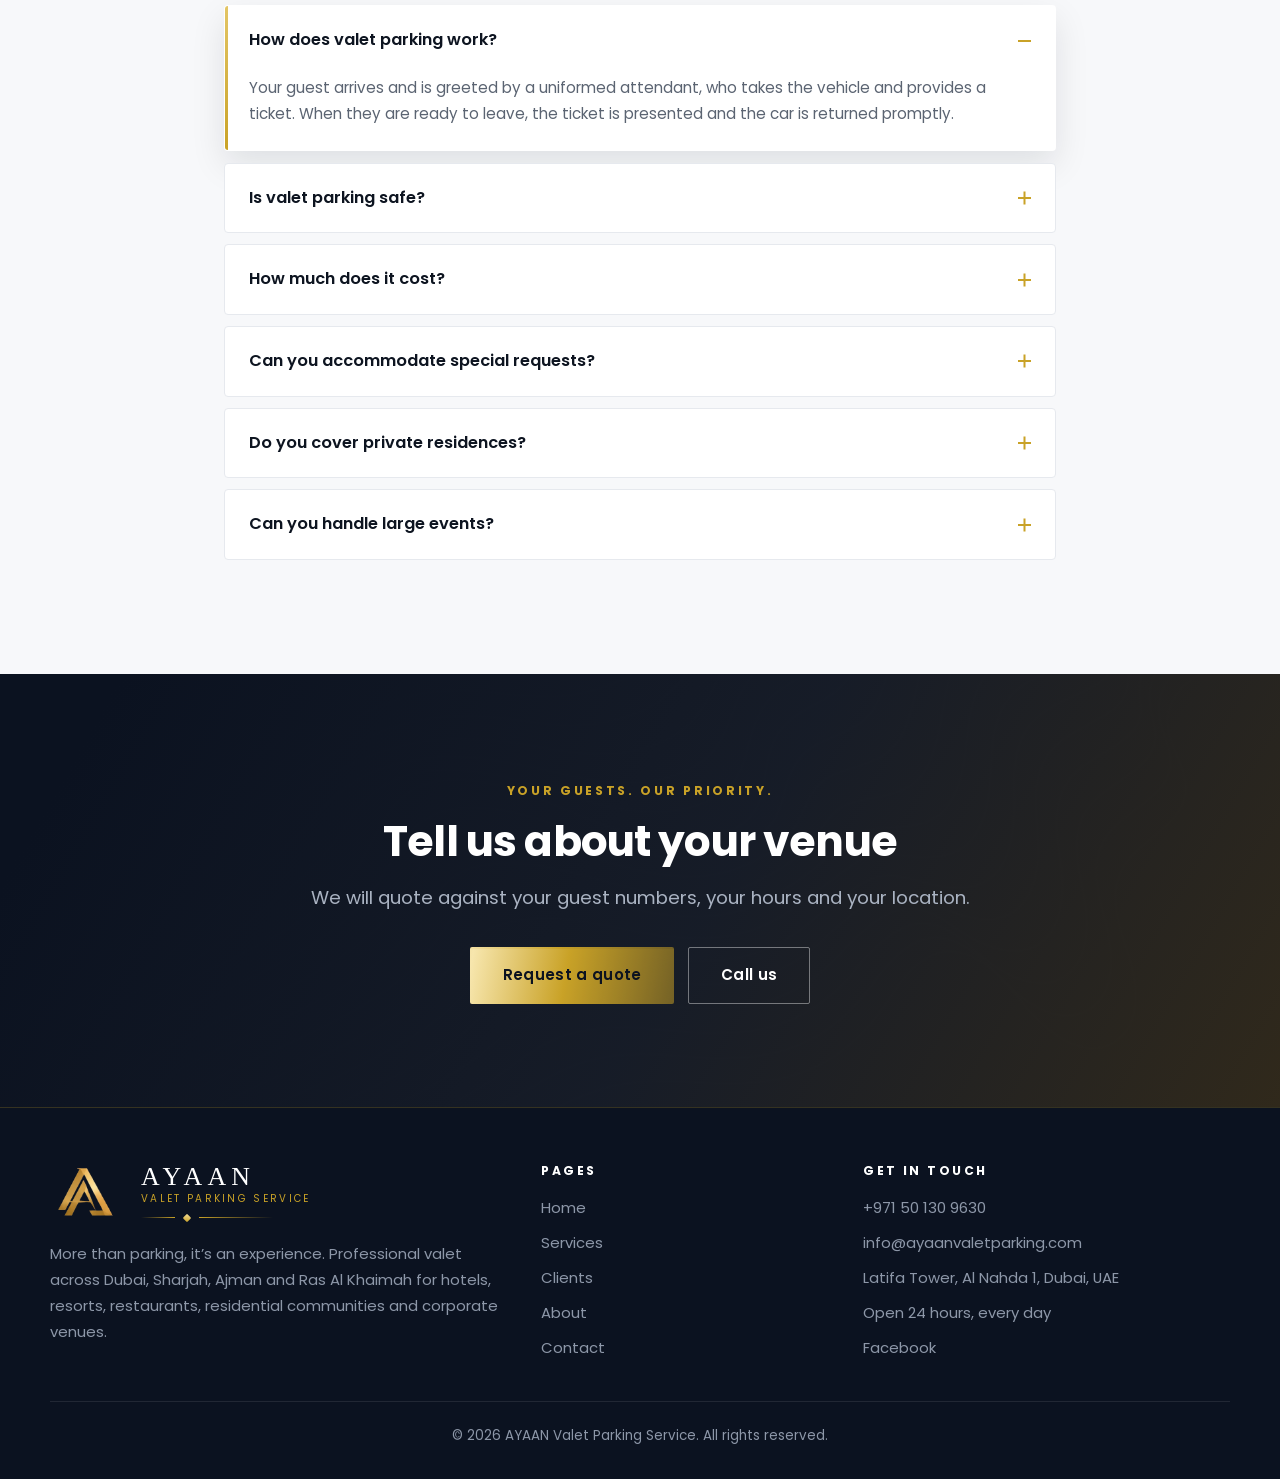
==== commit b3ada93e: "v2: venues figure to 2000+" ====
--- a/v2/index.html
+++ b/v2/index.html
@@ -79,7 +79,7 @@
         <a class="btn btn--ghost" href="tel:+971501309630">+971 50 130 9630</a>
       </div>
       <div class="hero__stats">
-        <div class="hero__stat"><b>13</b><span>Venues served</span></div>
+        <div class="hero__stat"><b>2000+</b><span>Venues served</span></div>
         <div class="hero__stat"><b>4</b><span>Emirates</span></div>
         <div class="hero__stat"><b>24/7</b><span>Every day</span></div>
         <div class="hero__stat"><b>100%</b><span>Insured</span></div>
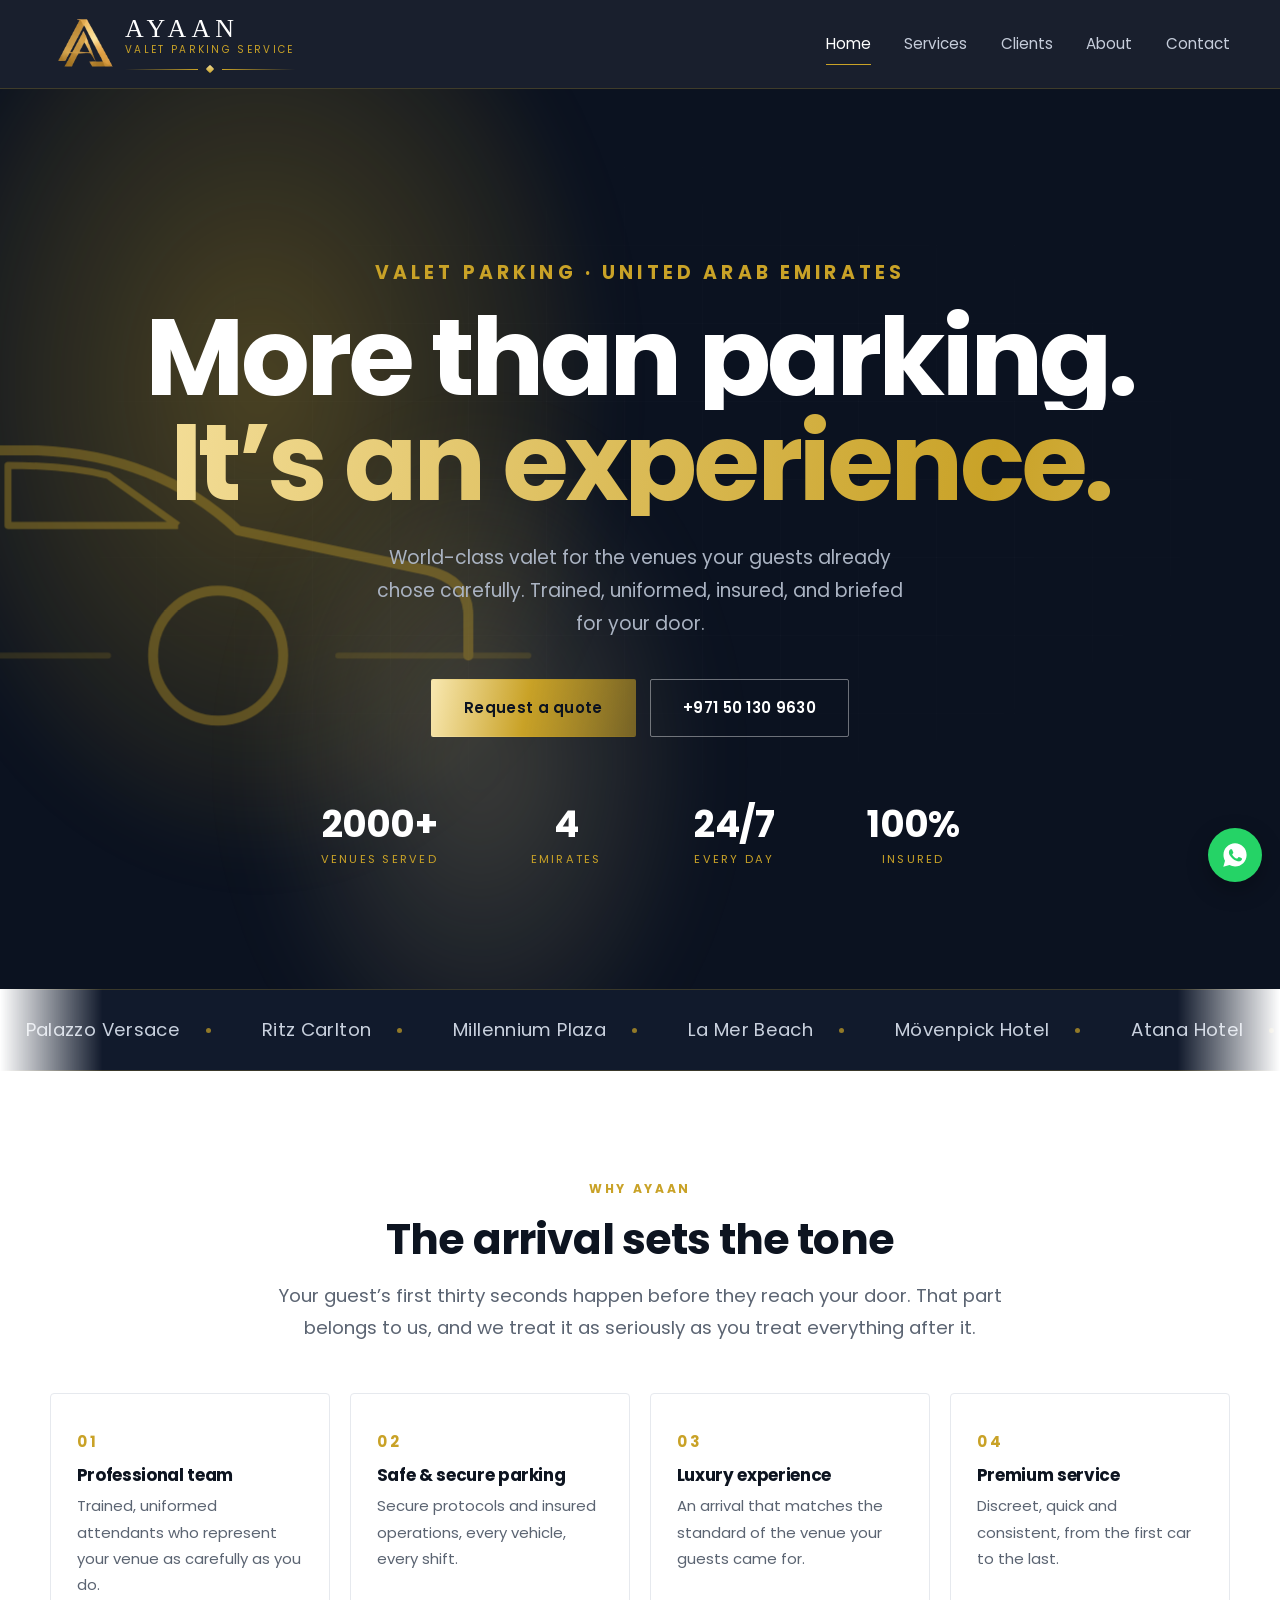
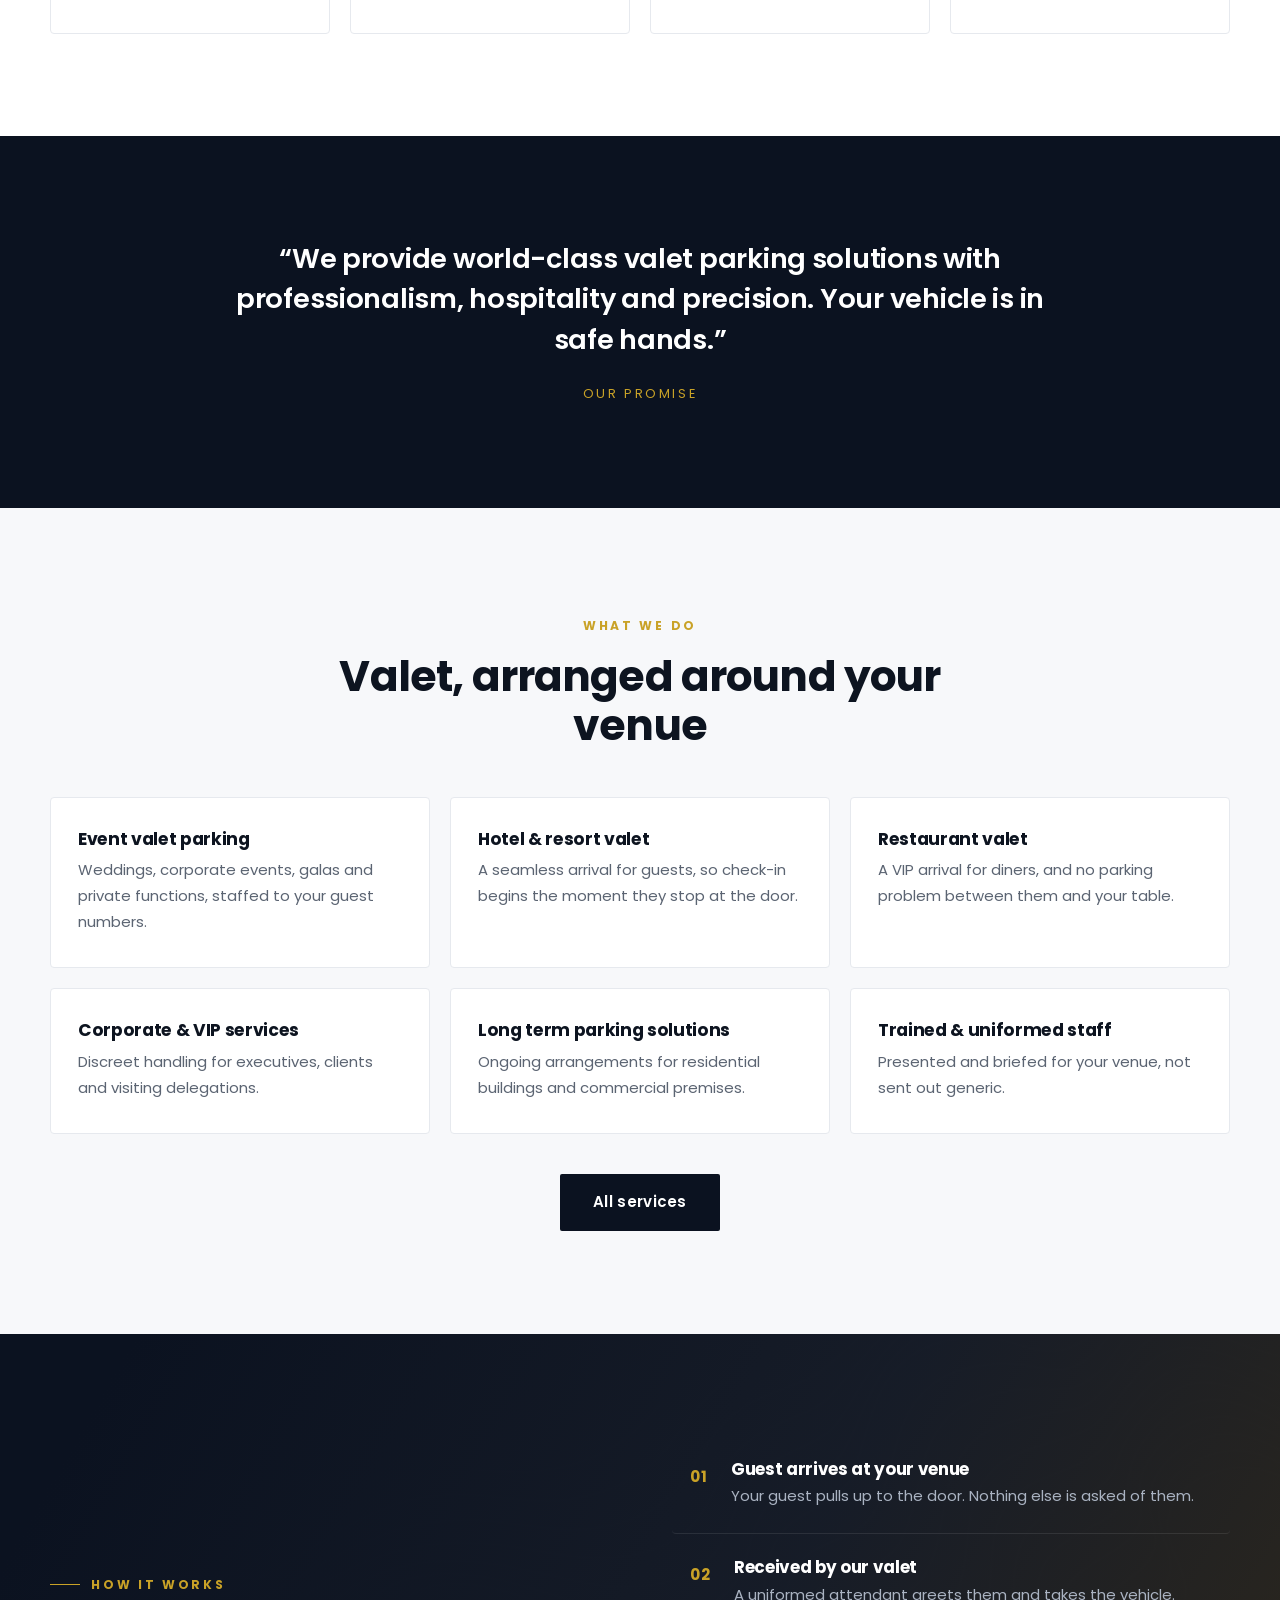
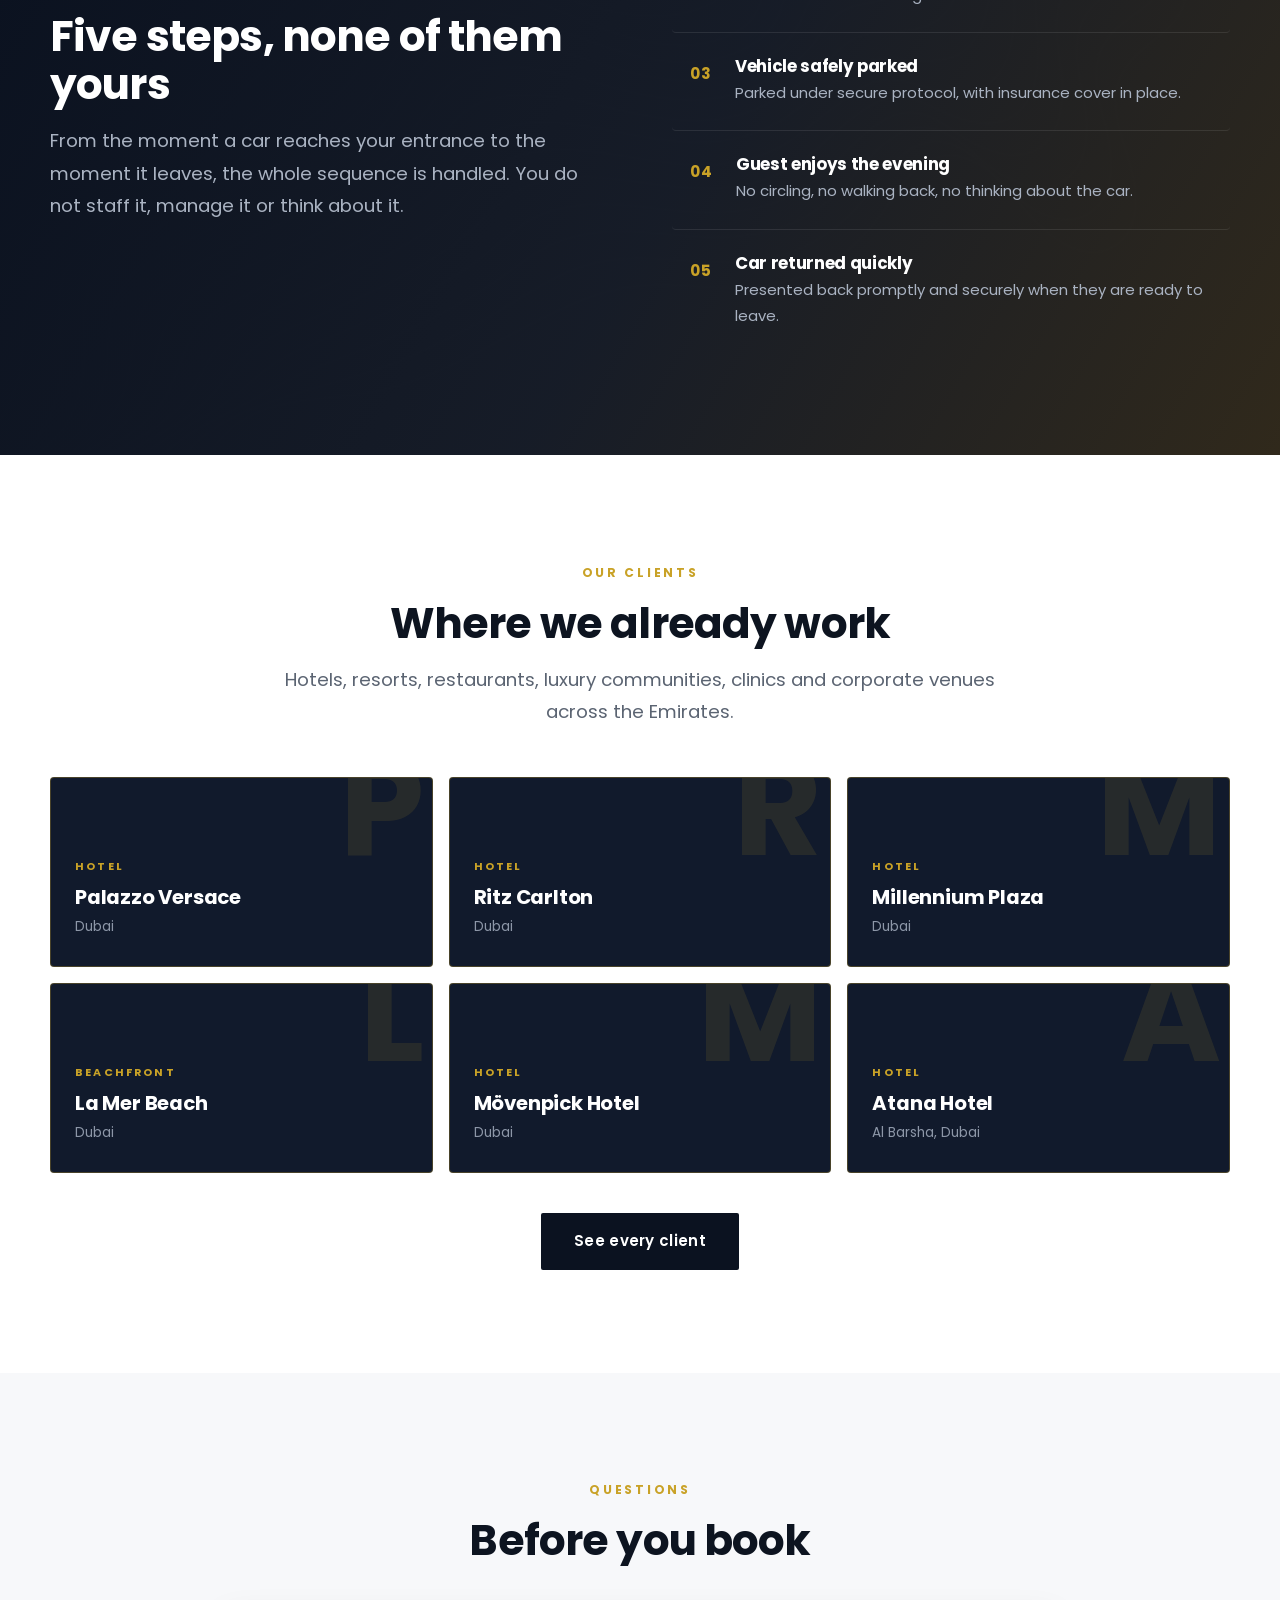
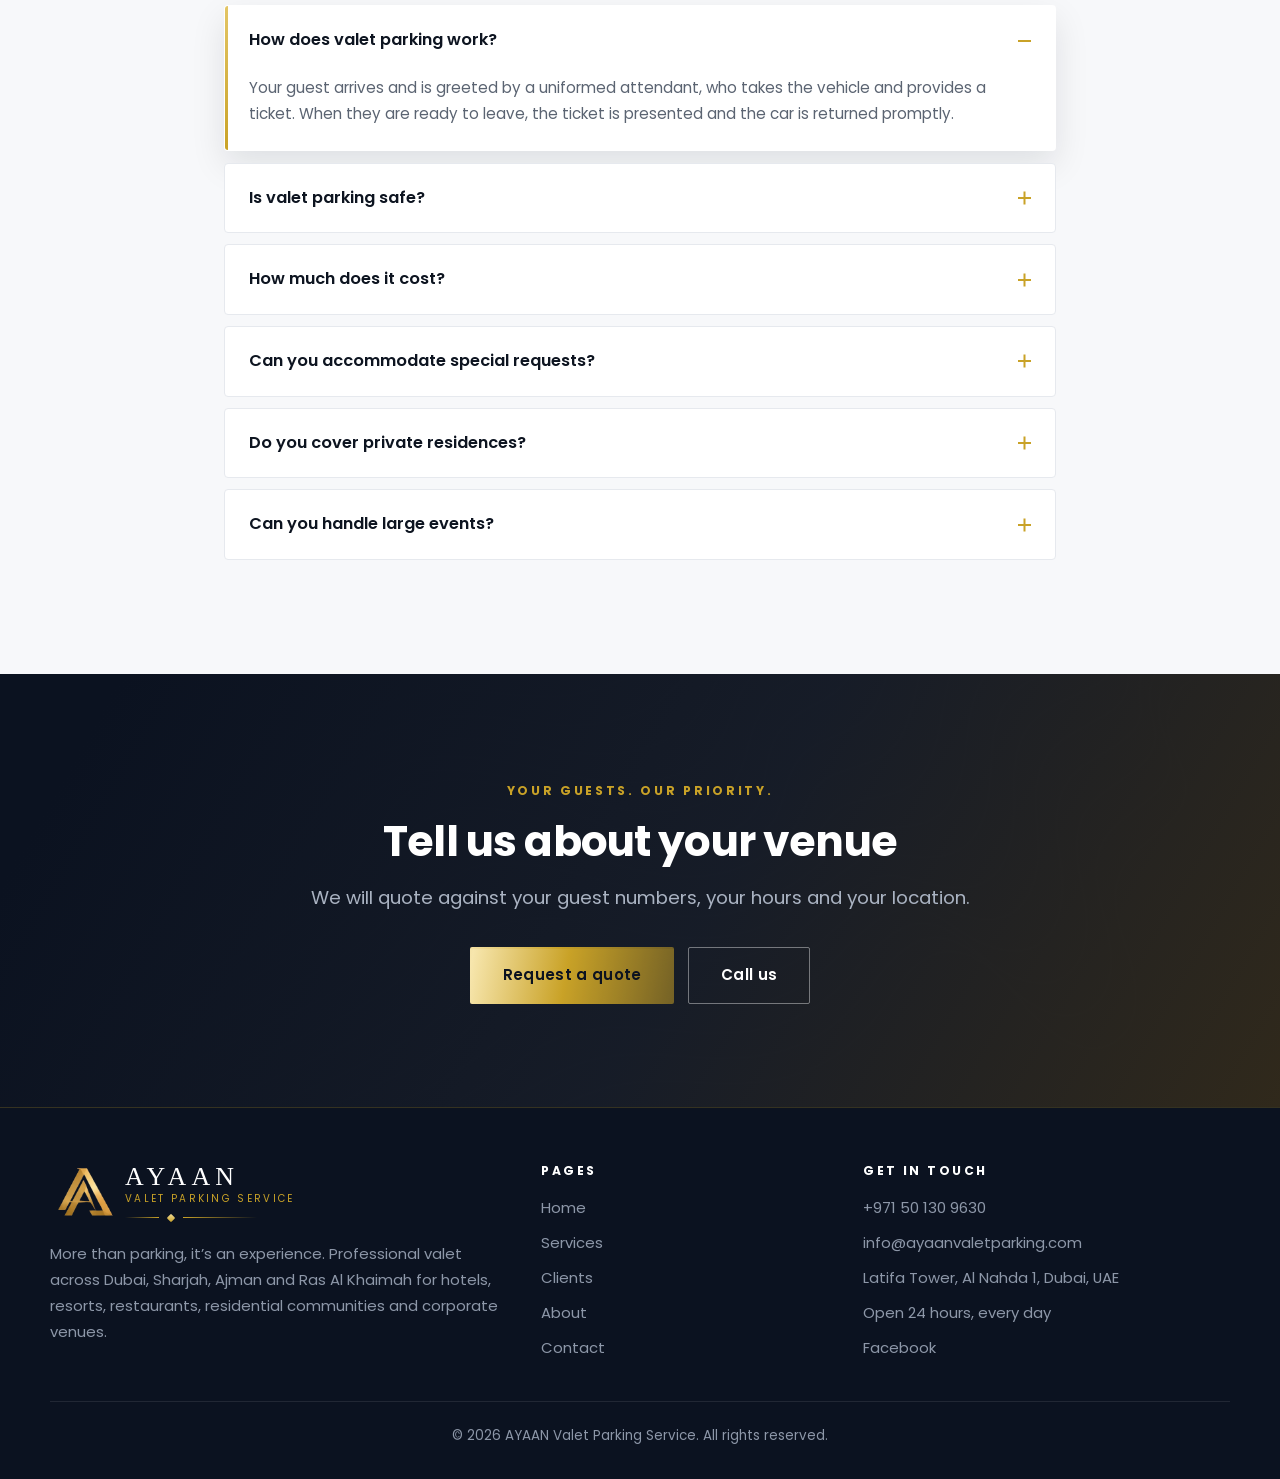
==== commit fc620fff: "v2: the pointer-tracked glow now runs on every page banner The effect was tied to the home hero. It " ====
--- a/v2/index.html
+++ b/v2/index.html
@@ -50,9 +50,9 @@
 
 <main id="main">
 
-  <section class="hero">
-    <div class="hero__aura" role="presentation"></div>
-    <div class="hero__aura2" role="presentation"></div>
+  <section class="hero" data-glow>
+    <div class="glow glow--a" role="presentation"></div>
+    <div class="glow glow--b" role="presentation"></div>
     <!-- Drawn line art rather than a photograph: it scales perfectly and cannot
          look low-resolution. It arrives from the right as the reader scrolls. -->
     <div class="car" role="presentation"><svg class="car__svg" viewBox="0 0 220 78" fill="none" aria-hidden="true">
--- a/v2/assets/css/site.css
+++ b/v2/assets/css/site.css
@@ -88,16 +88,16 @@
 /* The wordmark, set in type. The brochure's gold is a gradient rather than a
    flat colour, so the monogram carries one; the lettering stays white for
    legibility at small sizes. */
-.brand{display:inline-flex;align-items:center;gap:.95rem;text-decoration:none;
+.brand{display:inline-flex;align-items:center;gap:.3rem;text-decoration:none;
   transform-origin:left center;transition:transform .25s ease}
 .hdr[data-scrolled='true'] .brand{transform:scale(.86)}
 /* Redrawn as vector, so it carries no background of its own and can sit on any
    colour at any size. */
 .brand__mark{height:58px;width:auto;flex:none;display:block;
-  /* Background keyed out by luminance, so the mark sits on any colour. Screen
-     blending was the wrong fix: it lightens, so the dark ground showed as a
-     paler box rather than disappearing. */
-  }
+  /* Background keyed out by luminance, so the mark sits on any colour. The crop
+     keeps some transparent margin around the glyph, so a negative inset pulls
+     the lettering in to a proper optical gap rather than a measured one. */
+  margin-right:-.35rem}
 .brand__text{display:flex;flex-direction:column;gap:.2rem}
 .brand__name{font-family:Georgia,'Times New Roman',serif;color:#fff;font-size:1.62rem;
   letter-spacing:.2em;line-height:1}
@@ -167,28 +167,32 @@
    easing toward the cursor at its own rate, which is what gives it the watery
    lag rather than sticking to the mouse. Position comes from JS as percentages;
    with no pointer, or no JS, they sit at their resting values and drift on a
-   slow loop instead. */
-.hero__aura,.hero__aura2{position:absolute;z-index:-2;pointer-events:none;border-radius:50%;
-  will-change:transform}
-.hero__aura{width:78%;height:78%;left:0;top:0;
+   slow loop instead.
+
+   Shared by the home hero and every inner-page banner, so one rule and one
+   piece of script cover the whole site. */
+[data-glow]{position:relative;isolation:isolate;overflow:hidden}
+.glow{position:absolute;z-index:-2;pointer-events:none;border-radius:50%;will-change:transform;
+  left:0;top:0}
+.glow--a{width:78%;height:150%;
   background:radial-gradient(closest-side,rgba(201,162,39,.34),rgba(201,162,39,.10) 55%,transparent 72%);
   filter:blur(26px);
   transform:translate3d(calc(var(--ax,26%) - 50%),calc(var(--ay,22%) - 50%),0);
   animation:drift 22s ease-in-out infinite alternate}
-.hero__aura2{width:52%;height:52%;left:0;top:0;
+.glow--b{width:52%;height:110%;
   background:radial-gradient(closest-side,rgba(243,221,151,.22),transparent 70%);
   filter:blur(34px);
   transform:translate3d(calc(var(--bx,72%) - 50%),calc(var(--by,68%) - 50%),0);
   animation:drift2 28s ease-in-out infinite alternate}
 /* Once the pointer is in play the idle drift stops, so the two do not fight. */
-.hero[data-pointer='true'] .hero__aura,
-.hero[data-pointer='true'] .hero__aura2{animation:none}
+[data-glow][data-pointer='true'] .glow{animation:none}
 @keyframes drift{to{transform:translate3d(14%,10%,0) scale(1.12)}}
 @keyframes drift2{to{transform:translate3d(-12%,-8%,0) scale(1.18)}}
-
-/* No photograph behind the hero. The gold field, the grid and the car carry it,
-   and a dark ground lets all three read cleanly. A muddy picture underneath was
-   costing contrast and giving nothing back. */
+/* Banners are shorter than the hero, so their fields sit tighter. */
+.banner .glow--a{width:62%;height:210%}
+.banner .glow--b{width:42%;height:170%}
+.banner__in{position:relative;z-index:2}
+@media (prefers-reduced-motion:reduce){.glow{animation:none}}
 
 /* ---------- the car ----------
    Drives in from the right on load, crosses the hero, and parks at the left
@@ -270,23 +274,28 @@
   letter-spacing:-.02em;transition:color .35s ease,text-shadow .35s ease}
 /* The glow is a text-shadow rather than a filter, so only the numeral lights up
    and the label underneath stays crisp. */
-.hero__stat:hover b{color:#fff6dd;
-  text-shadow:0 0 18px rgba(243,221,151,.75), 0 0 42px rgba(201,162,39,.45)}
+/* Tight and faint: a single small radius that hugs the numeral. The wide second
+   shadow and the pool behind were what made it read as a smudge rather than as
+   the figure lighting up. */
+.hero__stat:hover b{color:#fff7e4;
+  text-shadow:0 0 5px rgba(243,221,151,.30)}
 .hero__stat span{display:block;margin-top:.45rem;font-size:.7rem;letter-spacing:.2em;
   text-transform:uppercase;color:var(--gold);transition:color .35s ease}
 .hero__stat:hover span{color:var(--gold-soft)}
-/* a gold pool that blooms behind the pair */
-.hero__stat::after{content:'';position:absolute;inset:-10% -8%;z-index:-1;border-radius:50%;
-  background:radial-gradient(closest-side,rgba(201,162,39,.30),transparent 72%);
-  opacity:0;transform:scale(.7);transition:opacity .4s ease,transform .5s cubic-bezier(.2,.8,.3,1)}
-.hero__stat:hover::after{opacity:1;transform:scale(1)}
+/* A hairline under the pair instead of a glow behind it: it marks the hovered
+   figure precisely, where a radial bloom only blurred the area around it. */
+.hero__stat::after{content:'';position:absolute;left:50%;right:50%;bottom:-2px;height:1px;
+  background:linear-gradient(90deg,transparent,var(--gold),transparent);
+  transition:left .4s cubic-bezier(.2,.8,.3,1),right .4s cubic-bezier(.2,.8,.3,1)}
+.hero__stat:hover::after{left:14%;right:14%}
 @media (prefers-reduced-motion:reduce){
   .hero__stat,.hero__stat b,.hero__stat span,.hero__stat::after{transition:none}
+  .hero__stat:hover::after{left:50%;right:50%}
   .hero__stat:hover{transform:none}
 }
 
 @media (prefers-reduced-motion:reduce){
-  .hero__aura,.hero__aura2{animation:none;transition:none}
+  .glow{animation:none}
   .hero h1 .l > span{transform:none;animation:none}
   .hero h1 em{animation:none}
   .hero p,.hero__acts,.hero__stats{opacity:1;animation:none}
